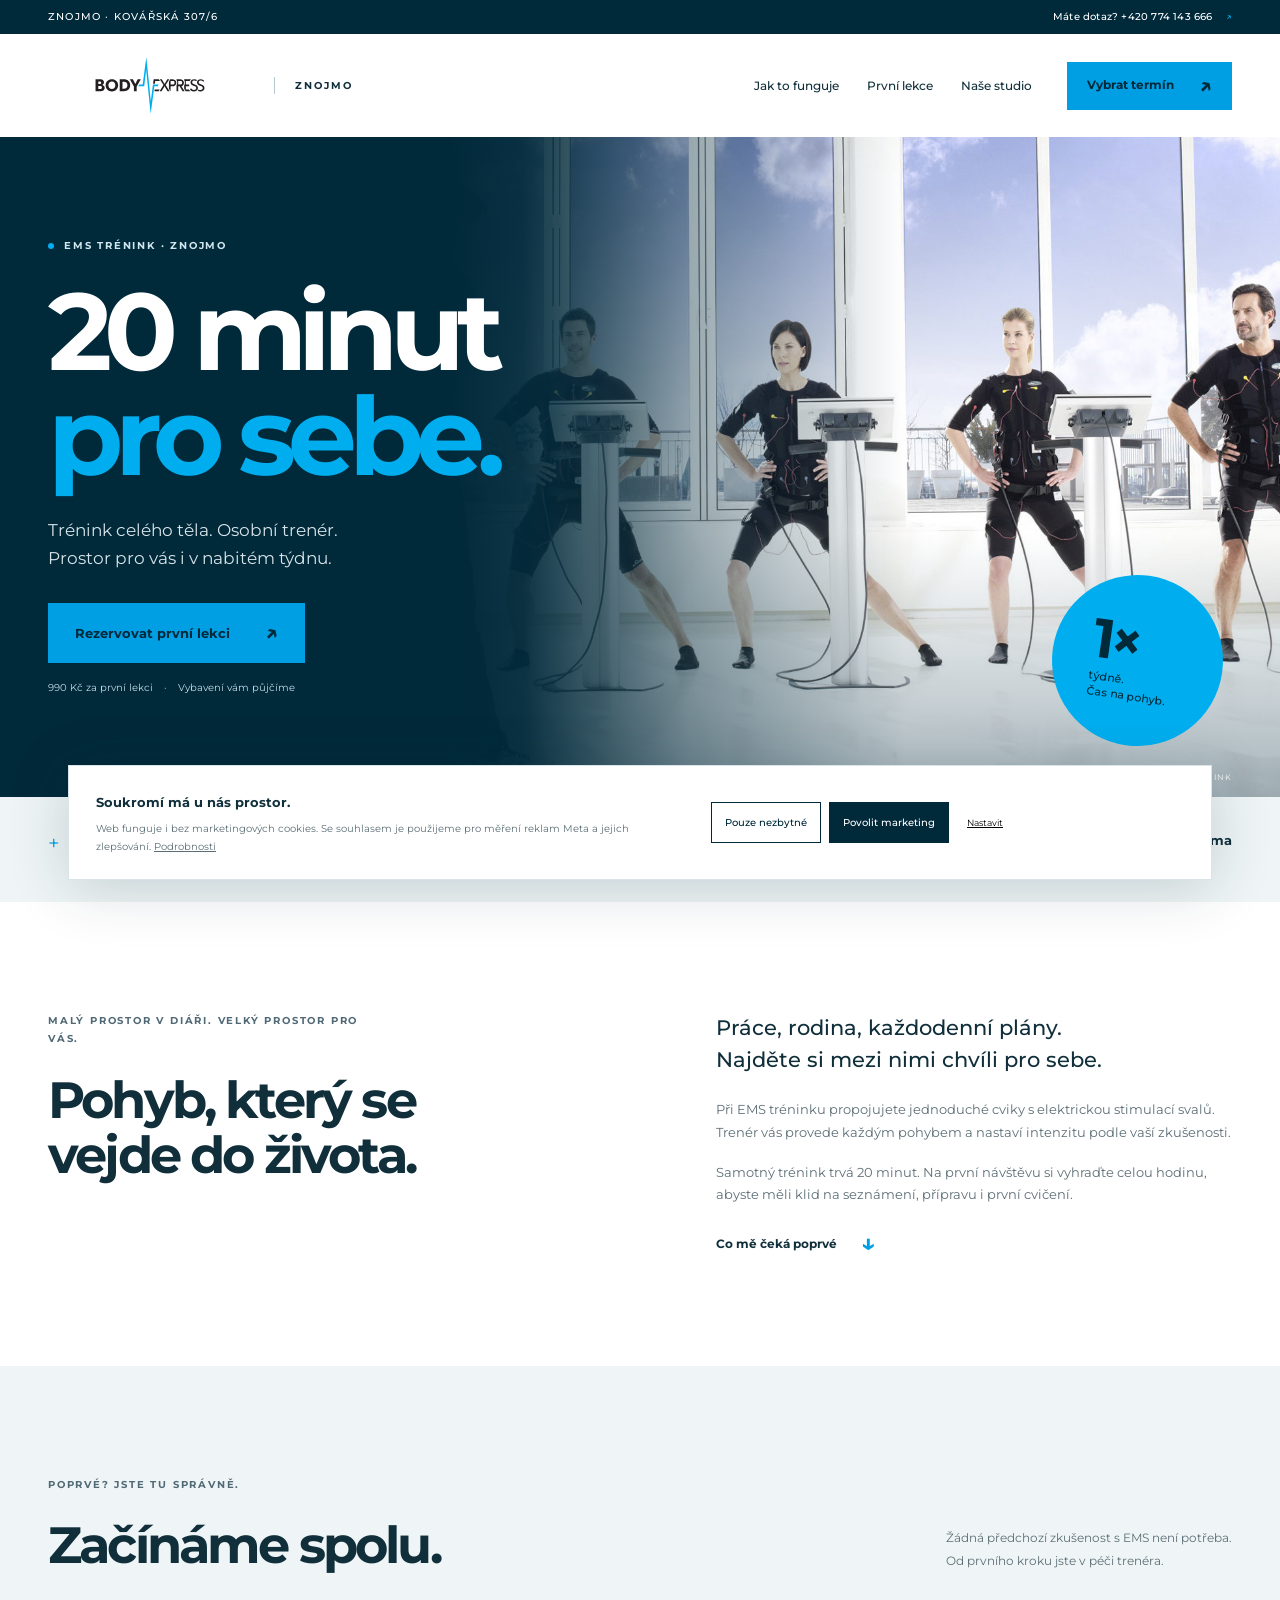
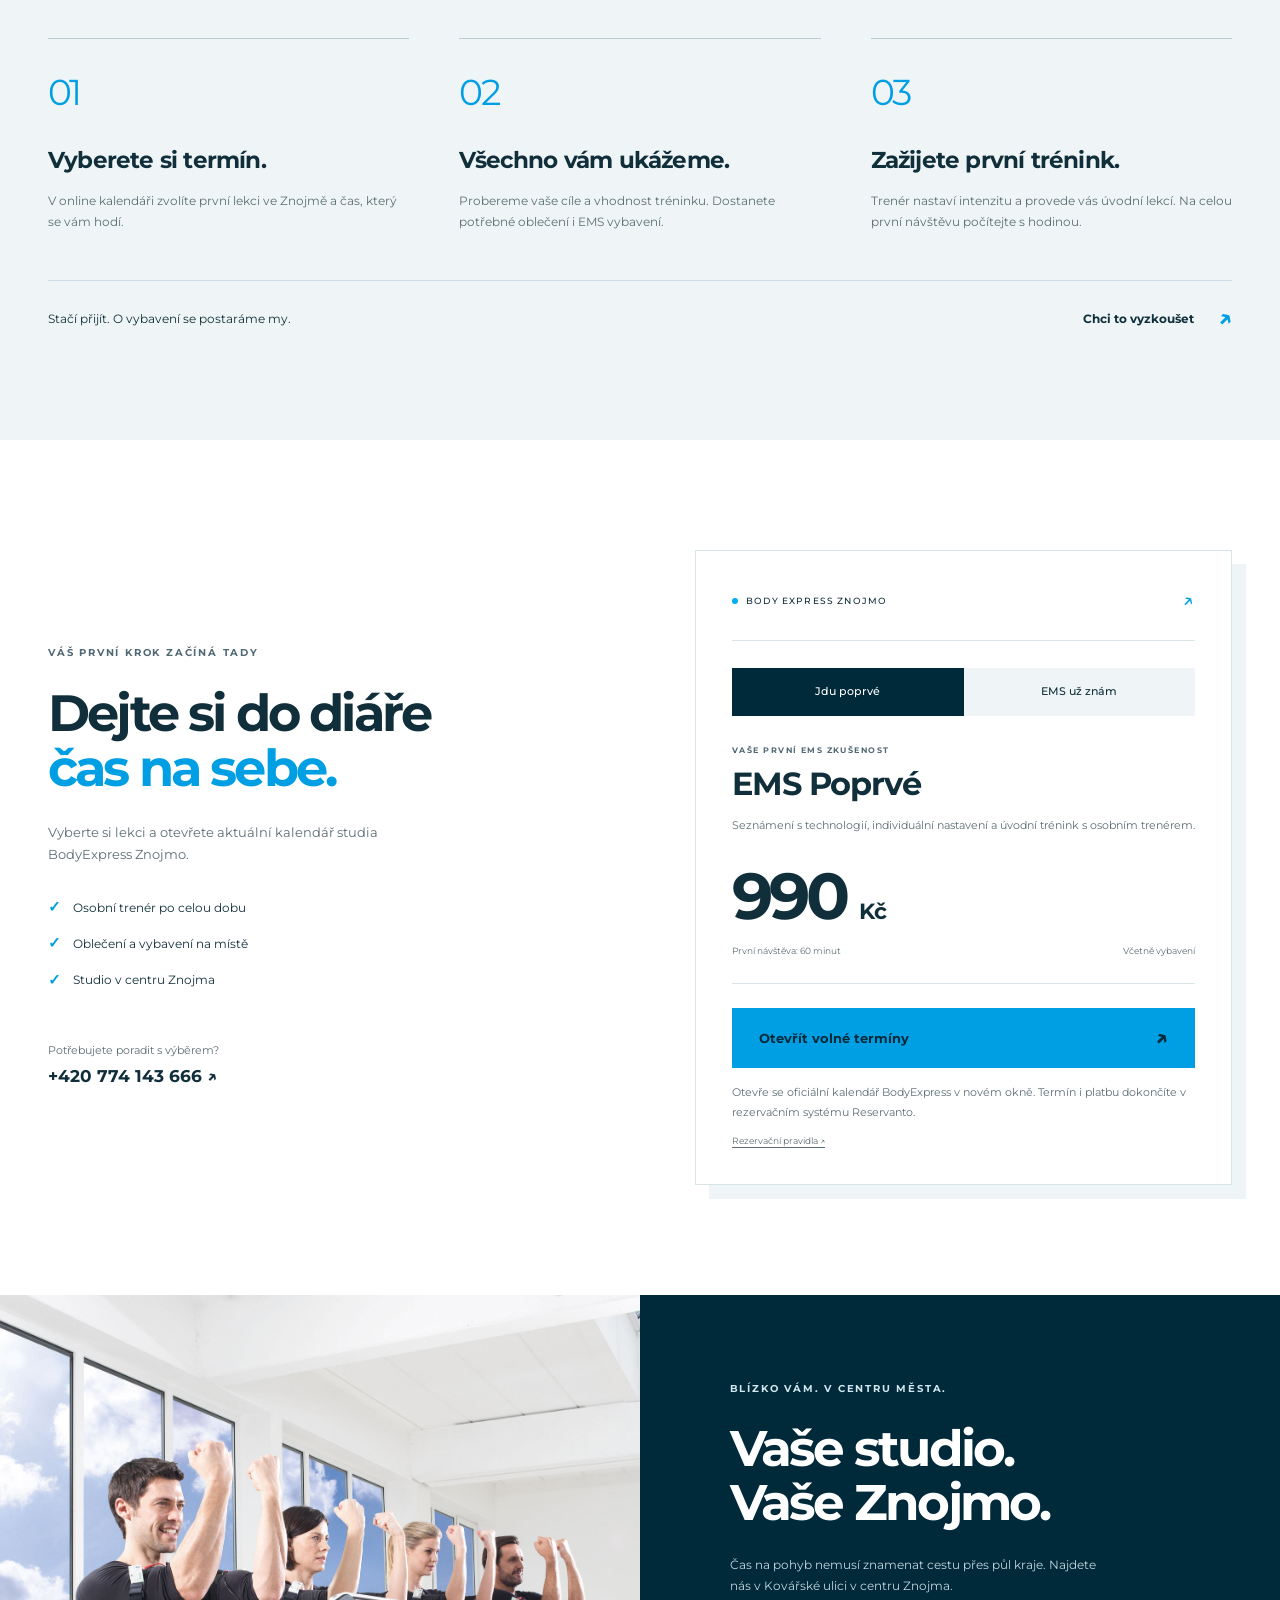
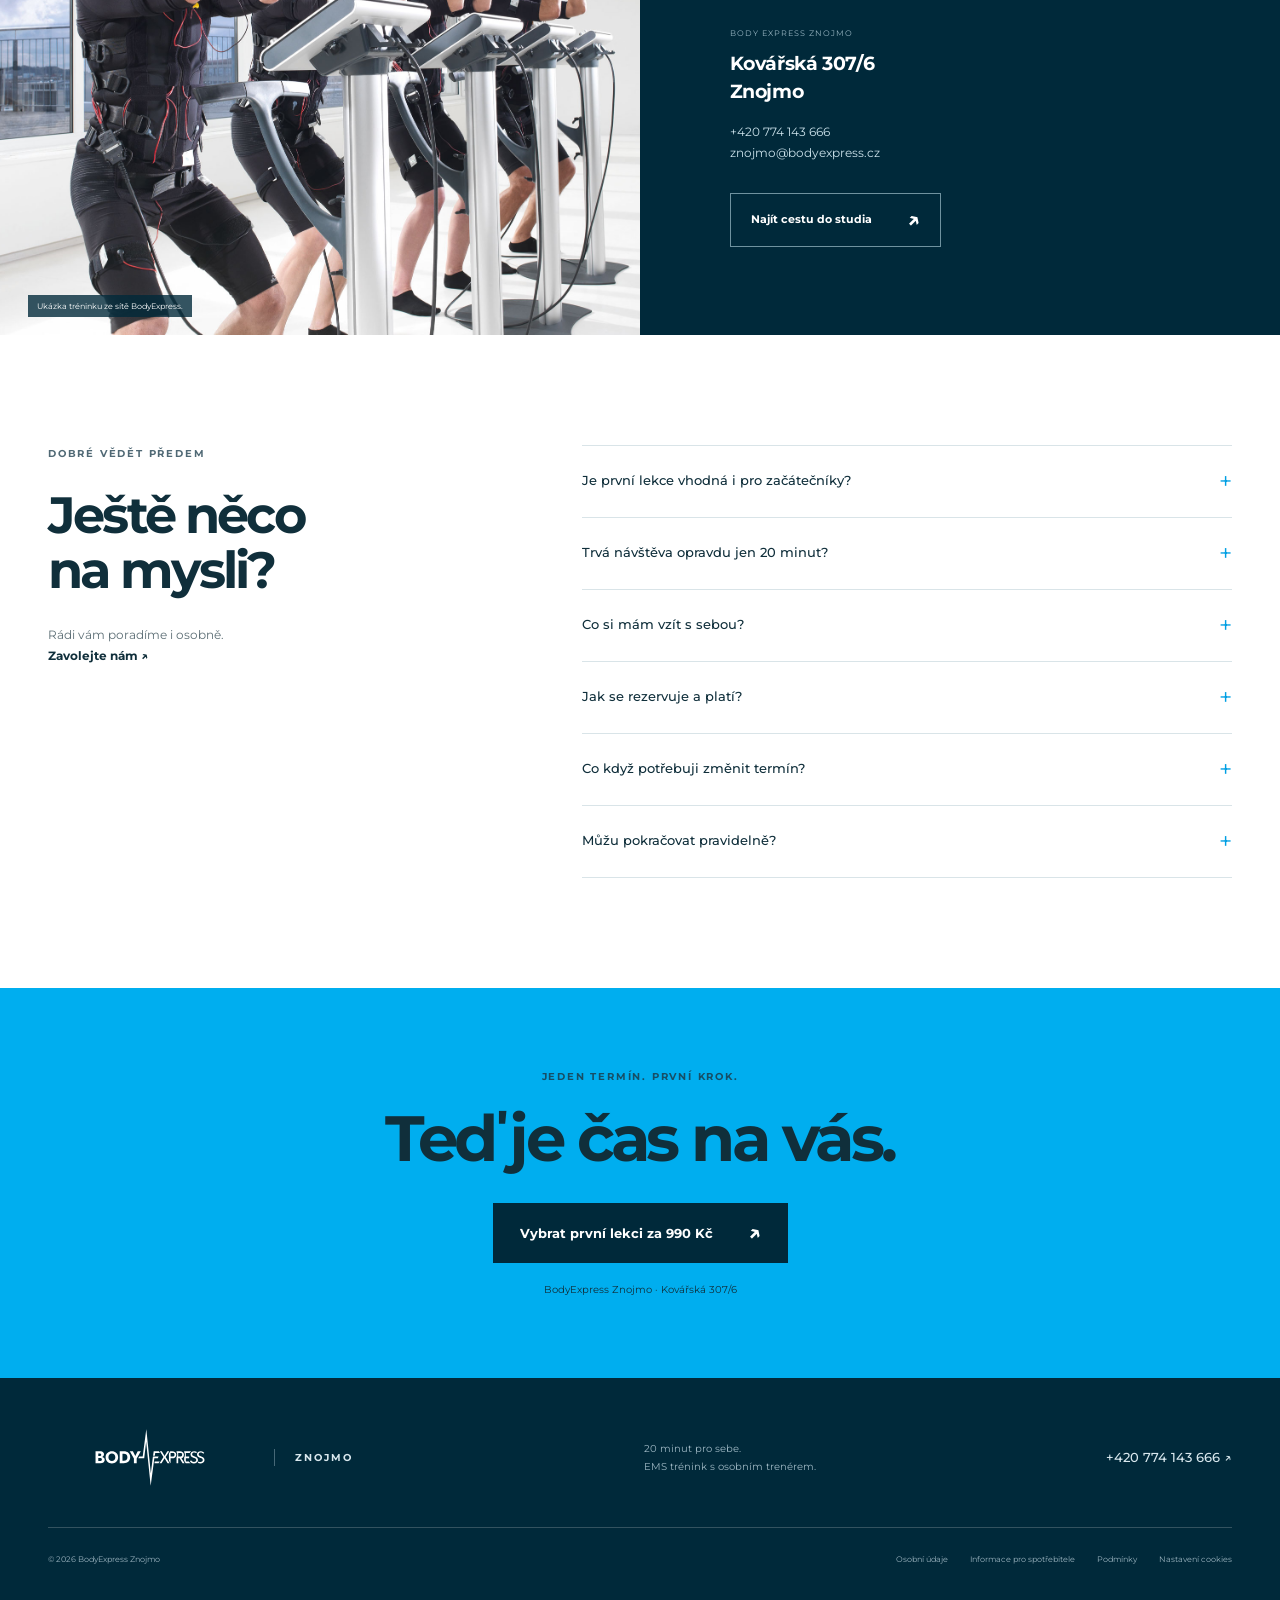
==== index.html @ f33a261f "Publish BodyExpress Znojmo landing page" ====
<!doctype html>
<html lang="cs">
<head>
  <meta charset="utf-8"><meta name="viewport" content="width=device-width,initial-scale=1">
  <title>BodyExpress Znojmo | První EMS lekce s trenérem za 990 Kč</title>
  <meta name="description" content="20 minut EMS tréninku s osobním trenérem v centru Znojma. První lekce 990 Kč. Vyberte si termín ve studiu BodyExpress, Kovářská 307/6.">
  <meta name="theme-color" content="#00293a">
  <meta property="og:url" content="https://majkpowa.github.io/bodyexpress-znojmo/"><meta property="og:type" content="website"><meta property="og:locale" content="cs_CZ"><meta property="og:title" content="BodyExpress Znojmo · 20 minut pro sebe.">
  <meta property="og:description" content="EMS trénink s osobním trenérem. První lekce 990 Kč. Kovářská 307/6, Znojmo.">
  <meta property="og:image" content="https://majkpowa.github.io/bodyexpress-znojmo/assets/ems-training.jpg">
  <meta name="robots" content="noindex,nofollow">
  <link rel="icon" href="assets/favicon.svg" type="image/svg+xml">
  <link rel="stylesheet" href="styles.css?v=2">
  <script src="config.js" defer></script><script src="app.js" defer></script>
</head>
<body>
  <a class="skip" href="#obsah">Přejít na obsah</a>
  <div class="local-bar"><span>ZNOJMO · KOVÁŘSKÁ 307/6</span><a href="tel:+420774143666">Máte dotaz? +420 774 143 666 <span aria-hidden="true">↗</span></a></div>
  <header class="header wrap">
    <a href="#" class="brand" aria-label="BodyExpress Znojmo – úvod"><img src="assets/bodyexpress-logo.svg" alt="BODY EXPRESS" width="204" height="60"><span>ZNOJMO</span></a>
    <nav aria-label="Hlavní navigace"><a href="#jak-to-funguje">Jak to funguje</a><a href="#prvni-lekce">První lekce</a><a href="#studio">Naše studio</a></nav>
    <a href="#rezervace" class="button small">Vybrat termín <span aria-hidden="true">↗</span></a>
  </header>
  <main id="obsah">
    <section class="hero" aria-labelledby="hero-title">
      <div class="hero-photo"><img src="assets/ems-training.jpg" alt="Ukázka EMS tréninku z materiálů sítě BodyExpress" width="1920" height="1013" fetchpriority="high"></div>
      <div class="hero-inner wrap">
        <div class="hero-copy"><p class="eyebrow"><span class="dot"></span> EMS TRÉNINK · ZNOJMO</p><h1 id="hero-title">20 minut<br><span>pro sebe.</span></h1><p class="hero-lead">Trénink celého těla. Osobní trenér.<br>Prostor pro vás i v nabitém týdnu.</p><a class="button" href="#rezervace">Rezervovat první lekci <span aria-hidden="true">↗</span></a><p class="hero-note">990 Kč za první lekci <span>·</span> Vybavení vám půjčíme</p></div>
        <div class="hero-stamp"><strong>1×</strong><span>týdně.<br>Čas na pohyb.</span></div>
        <div class="photo-caption">BODY EXPRESS / EMS TRÉNINK</div>
      </div>
    </section>
    <div class="benefit-strip"><div class="wrap benefit-inner"><span><b>20 min</b> samotného tréninku</span><span><b>Osobní trenér</b> po celou lekci</span><span><b>Vše na místě</b> oblečení i EMS vybavení</span><span><b>Centrum Znojma</b> Kovářská 307/6</span></div></div>
    <section class="intro wrap section" id="jak-to-funguje">
      <div class="intro-heading"><p class="eyebrow dark">MALÝ PROSTOR V DIÁŘI. VELKÝ PROSTOR PRO VÁS.</p><h2>Pohyb, který se<br>vejde do života.</h2></div>
      <div class="intro-body"><p class="large-text">Práce, rodina, každodenní plány.<br>Najděte si mezi nimi chvíli pro sebe.</p><p>Při EMS tréninku propojujete jednoduché cviky s elektrickou stimulací svalů. Trenér vás provede každým pohybem a nastaví intenzitu podle vaší zkušenosti.</p><p>Samotný trénink trvá 20 minut. Na první návštěvu si vyhraďte celou hodinu, abyste měli klid na seznámení, přípravu i první cvičení.</p><a class="text-link" href="#prvni-lekce">Co mě čeká poprvé <span aria-hidden="true">↓</span></a></div>
    </section>
    <section class="first section" id="prvni-lekce"><div class="wrap">
      <div class="section-top"><div><p class="eyebrow dark">POPRVÉ? JSTE TU SPRÁVNĚ.</p><h2>Začínáme spolu.</h2></div><p>Žádná předchozí zkušenost s EMS není potřeba.<br>Od prvního kroku jste v péči trenéra.</p></div>
      <div class="steps"><article><span class="step-number">01</span><h3>Vyberete si termín.</h3><p>V online kalendáři zvolíte první lekci ve Znojmě a čas, který se vám hodí.</p></article><article><span class="step-number">02</span><h3>Všechno vám ukážeme.</h3><p>Probereme vaše cíle a vhodnost tréninku. Dostanete potřebné oblečení i EMS vybavení.</p></article><article><span class="step-number">03</span><h3>Zažijete první trénink.</h3><p>Trenér nastaví intenzitu a provede vás úvodní lekcí. Na celou první návštěvu počítejte s hodinou.</p></article></div>
      <div class="first-bottom"><span>Stačí přijít. O vybavení se postaráme my.</span><a href="#rezervace" class="text-link">Chci to vyzkoušet <span aria-hidden="true">↗</span></a></div>
    </div></section>
    <section class="booking section wrap" id="rezervace" aria-labelledby="booking-title">
      <div class="booking-copy"><p class="eyebrow dark">VÁŠ PRVNÍ KROK ZAČÍNÁ TADY</p><h2 id="booking-title">Dejte si do diáře<br><span>čas na sebe.</span></h2><p>Vyberte si lekci a otevřete aktuální kalendář studia BodyExpress Znojmo.</p><ul class="check-list"><li>Osobní trenér po celou dobu</li><li>Oblečení a vybavení na místě</li><li>Studio v centru Znojma</li></ul><div class="booking-help"><span>Potřebujete poradit s výběrem?</span><a href="tel:+420774143666">+420 774 143 666 ↗</a></div></div>
      <div class="booking-panel"><div class="panel-top"><span class="dot"></span> BODY EXPRESS ZNOJMO <span class="panel-icon" aria-hidden="true">↗</span></div><fieldset class="service-tabs"><legend class="sr-only">Vyberte zkušenost s EMS</legend><label><input type="radio" name="service" value="first" checked><span>Jdu poprvé</span></label><label><input type="radio" name="service" value="returning"><span>EMS už znám</span></label></fieldset><p class="eyebrow dark" id="service-tag">VAŠE PRVNÍ EMS ZKUŠENOST</p><h3 id="service-name">EMS Poprvé</h3><p id="service-description">Seznámení s technologií, individuální nastavení a úvodní trénink s osobním trenérem.</p><div class="price">990 <span>Kč</span></div><div class="booking-meta"><span id="service-duration">První návštěva: 60 minut</span><span>Včetně vybavení</span></div><a id="booking-link" class="button full" href="https://bodyexpress.cz/reservanto/ems/33/terminy?l=405" target="_blank" rel="noopener noreferrer">Otevřít volné termíny <span aria-hidden="true">↗</span></a><p class="calendar-note">Otevře se oficiální kalendář BodyExpress v novém okně. Termín i platbu dokončíte v rezervačním systému Reservanto.</p><a class="rules-link" href="https://bodyexpress.cz/rezervacni-pravidla.html" target="_blank" rel="noopener noreferrer">Rezervační pravidla ↗</a></div>
    </section>
    <section class="studio" id="studio"><div class="studio-image"><img src="assets/ems-session.jpg" alt="Ukázka cvičení v EMS oblecích z materiálů sítě BodyExpress" width="2100" height="1502" loading="lazy"><span>Ukázka tréninku ze sítě BodyExpress.</span></div><div class="studio-content"><p class="eyebrow">BLÍZKO VÁM. V CENTRU MĚSTA.</p><h2>Vaše studio.<br>Vaše Znojmo.</h2><p>Čas na pohyb nemusí znamenat cestu přes půl kraje. Najdete nás v Kovářské ulici v centru Znojma.</p><address><span class="address-label">BODY EXPRESS ZNOJMO</span><strong>Kovářská 307/6<br>Znojmo</strong><a href="tel:+420774143666">+420 774 143 666</a><a href="mailto:znojmo@bodyexpress.cz">znojmo@bodyexpress.cz</a></address><a class="button outline" href="https://www.google.com/maps/search/?api=1&query=BodyExpress+Kov%C3%A1%C5%99sk%C3%A1+307%2F6+Znojmo" target="_blank" rel="noopener noreferrer">Najít cestu do studia <span aria-hidden="true">↗</span></a></div></section>
    <section class="faq section wrap" id="otazky"><div><p class="eyebrow dark">DOBRÉ VĚDĚT PŘEDEM</p><h2>Ještě něco<br>na mysli?</h2><p>Rádi vám poradíme i osobně.<br><a href="tel:+420774143666">Zavolejte nám ↗</a></p></div><div class="questions"><details><summary>Je první lekce vhodná i pro začátečníky?</summary><p>Ano, služba EMS Poprvé je určená pro první seznámení. Trenér vám vše vysvětlí a probere s vámi vhodnost tréninku. Při zdravotních omezeních se před rezervací domluvte se studiem, případně se svým lékařem.</p></details><details><summary>Trvá návštěva opravdu jen 20 minut?</summary><p>20 minut trvá samotný EMS trénink. Na první návštěvu si vyhraďte 60 minut kvůli seznámení, přípravě a nastavení. U dalších lekcí počítejte s rezervačním blokem 30 minut.</p></details><details><summary>Co si mám vzít s sebou?</summary><p>Potřebné tréninkové oblečení i EMS vybavení vám ve studiu poskytneme. Podrobnosti k přípravě si ověřte před první návštěvou přímo u trenéra.</p></details><details><summary>Jak se rezervuje a platí?</summary><p>Tlačítko vás přenese do oficiálního rezervačního systému. Zde vyberete dostupný čas, dokončíte přihlášení a online platbu. Rezervovat lze podle pravidel nejdříve týden a nejpozději 15 minut před lekcí.</p></details><details><summary>Co když potřebuji změnit termín?</summary><p>U služby EMS Poprvé podle rezervačních pravidel nelze rezervaci zrušit, lze ale poslat náhradníka. U dalších lekcí platí pravidla pro změnu termínu. Před zaplacením si prosím přečtěte úplné podmínky v rezervačním systému.</p></details><details><summary>Můžu pokračovat pravidelně?</summary><p>Ano. Síť nabízí jednotlivé lekce i delší programy. Aktuální nabídku pro Znojmo a vhodný další postup s vámi probere trenér po první návštěvě.</p></details></div></section>
    <section class="final-cta"><div class="wrap"><p class="eyebrow dark">JEDEN TERMÍN. PRVNÍ KROK.</p><h2>Teď je čas na vás.</h2><a href="#rezervace" class="button navy">Vybrat první lekci za 990 Kč <span aria-hidden="true">↗</span></a><p>BodyExpress Znojmo · Kovářská 307/6</p></div></section>
  </main>
  <footer class="footer"><div class="wrap footer-main"><a class="brand footer-brand" href="#" aria-label="BodyExpress – zpět nahoru"><img src="assets/bodyexpress-logo.svg" alt="BODY EXPRESS" width="204" height="60"><span>ZNOJMO</span></a><p>20 minut pro sebe.<br>EMS trénink s osobním trenérem.</p><a href="tel:+420774143666">+420 774 143 666 ↗</a></div><div class="wrap footer-bottom"><span>© 2026 BodyExpress Znojmo</span><div><a href="https://bodyexpress.cz/gdpr" target="_blank" rel="noopener noreferrer">Osobní údaje</a><a href="https://bodyexpress.cz/podrobne-informace.html" target="_blank" rel="noopener noreferrer">Informace pro spotřebitele</a><a href="https://bodyexpress.cz/rezervacni-pravidla.html" target="_blank" rel="noopener noreferrer">Podmínky</a><button id="cookie-settings" type="button">Nastavení cookies</button></div></div></footer>
  <div class="mobile-cta"><span>První EMS lekce <b>990 Kč</b></span><a class="button small" href="#rezervace">Vybrat termín ↗</a></div>
  <aside class="cookie-banner" id="cookie-banner" aria-label="Volba marketingových cookies" hidden><div><strong>Soukromí má u nás prostor.</strong><p>Web funguje i bez marketingových cookies. Se souhlasem je použijeme pro měření reklam Meta a jejich zlepšování. <a href="privacy.html">Podrobnosti</a></p></div><div class="cookie-actions"><button type="button" class="cookie-button" id="reject-cookies">Pouze nezbytné</button><button type="button" class="cookie-button accept" id="accept-cookies">Povolit marketing</button><button type="button" class="cookie-settings-link" id="customize-cookies">Nastavit</button></div></aside>
  <dialog id="cookie-dialog"><form method="dialog"><div class="dialog-head"><h2>Nastavení cookies</h2><button aria-label="Zavřít nastavení" value="cancel" class="dialog-close">×</button></div><p>Nezbytné údaje uchovají vaši volbu. Marketing je dobrovolný a souhlas můžete kdykoliv odvolat.</p><div class="consent-option"><span><strong>Nezbytné</strong><small>Zapamatování volby soukromí</small></span><span>Vždy aktivní</span></div><label class="consent-option"><span><strong>Marketing Meta</strong><small>Měření návštěv, rezervací a nákupů po souhlasu</small></span><input id="marketing-consent" type="checkbox"></label><button type="button" class="button full" id="save-cookies">Uložit mou volbu</button><a href="privacy.html">Podrobnosti o soukromí</a></form></dialog>
  <noscript><div class="noscript">Rezervace funguje i bez JavaScriptu: <a href="https://bodyexpress.cz/reservanto/ems/33/terminy?l=405">otevřít kalendář první lekce ve Znojmě</a>.</div></noscript>
</body></html>
---- styles.css ----
@font-face{font-family:Montserrat;src:url('assets/montserrat-regular.ttf') format('truetype');font-style:normal;font-weight:300 400;font-display:swap}@font-face{font-family:Montserrat;src:url('assets/montserrat-medium.ttf') format('truetype');font-style:normal;font-weight:500 600;font-display:swap}@font-face{font-family:Montserrat;src:url('assets/montserrat-bold.ttf') format('truetype');font-style:normal;font-weight:700 900;font-display:swap}
:root{--navy:#00293a;--ink:#102f3b;--blue:#009fe3;--cyan:#00aeef;--soft:#eff5f6;--line:#d9e4e8;--muted:#5c6e75}*{box-sizing:border-box}html{scroll-behavior:smooth;scroll-padding-top:100px}body{margin:0;color:var(--ink);font-family:Montserrat,Arial,sans-serif;font-size:15px;line-height:1.75}a{color:inherit;text-decoration:none}button,input{font:inherit}button,a,input{touch-action:manipulation}button{cursor:pointer}img{display:block;max-width:100%}a:focus-visible,button:focus-visible,input:focus-visible,summary:focus-visible{outline:3px solid var(--blue);outline-offset:5px}h1,h2,h3,p{margin:0}h1,h2,h3{line-height:1.08;letter-spacing:-.055em}h2{font-size:clamp(35px,4vw,57px);font-weight:700}h3{font-size:23px;letter-spacing:-.035em}p+p{margin-top:17px}.wrap{max-width:1240px;width:calc(100% - 96px);margin:auto}.section{padding-top:110px;padding-bottom:110px}.local-bar{height:34px;background:var(--navy);color:white;padding:0 48px;display:flex;justify-content:space-between;align-items:center;font-size:10px;font-weight:500;letter-spacing:.12em}.local-bar a{letter-spacing:.02em}.local-bar a span{margin-left:10px;color:var(--cyan)}.header{height:103px;display:flex;align-items:center;justify-content:space-between;gap:35px}.brand{display:flex;align-items:center;gap:22px}.brand img{width:204px;height:59px;object-fit:contain}.brand>span{border-left:1px solid #b5c7cf;padding-left:20px;font-size:10px;font-weight:700;letter-spacing:.2em}.header nav{display:flex;gap:28px;margin-left:auto;font-size:12px;font-weight:500}.header nav a:hover,.text-link:hover{color:var(--blue)}.button{display:inline-flex;align-items:center;justify-content:space-between;gap:35px;padding:18px 27px;min-height:60px;background:var(--blue);color:var(--navy);font-weight:700;font-size:13px;border:0;line-height:1.4;transition:background .2s,transform .2s}.button:hover{background:#27bcfa;transform:translateY(-2px)}.button>span{font-size:22px;line-height:1}.button.small{min-height:45px;padding:13px 20px;font-size:12px;gap:25px}.button.full{width:100%;text-align:left}.button.outline{background:transparent;border:1px solid #6f929f;color:white}.button.outline:hover{background:#164253}.button.navy{background:var(--navy);color:white}.eyebrow{font-size:10px;letter-spacing:.18em;font-weight:700;display:flex;align-items:center;gap:10px;margin-bottom:24px;color:#d1e7ef}.eyebrow.dark{color:#506975}.dot{width:6px;height:6px;border-radius:50%;background:var(--cyan);display:inline-block;flex-shrink:0}.hero{height:660px;min-height:620px;background:var(--navy);position:relative;overflow:hidden;color:white}.hero-photo{position:absolute;inset:0 0 0 35%;}.hero-photo img{height:100%;width:100%;object-fit:cover;object-position:58% center}.hero-photo:after{content:"";position:absolute;inset:0;background:linear-gradient(90deg,var(--navy) 0%,rgba(0,41,58,.94) 9%,rgba(0,41,58,.4) 29%,rgba(0,41,58,0) 55%),linear-gradient(0deg,rgba(0,41,58,.35),transparent 40%)}.hero-inner{height:100%;position:relative;display:flex;align-items:center}.hero-copy{position:relative;z-index:1;width:55%}.hero h1{font-size:clamp(70px,8.5vw,116px);line-height:.97;font-weight:700;letter-spacing:-.075em;margin:22px 0 26px}.hero h1 span{color:var(--cyan)}.hero-lead{font-size:17px;line-height:1.65;color:#d7e4e9;margin-bottom:31px}.hero-note{font-size:10px;color:#c4dce6;margin-top:16px}.hero-note span{padding:0 8px}.hero-stamp{position:absolute;bottom:51px;right:9px;width:171px;height:171px;border-radius:50%;background:var(--cyan);color:var(--navy);display:flex;justify-content:center;flex-direction:column;padding-left:39px;transform:rotate(8deg)}.hero-stamp strong{font-size:55px;line-height:1;letter-spacing:-.1em}.hero-stamp span{font-size:11px;line-height:1.45;font-weight:600;margin-top:4px}.photo-caption{position:absolute;right:0;bottom:13px;color:white;font-size:8px;letter-spacing:.14em}.benefit-strip{background:var(--soft)}.benefit-inner{min-height:105px;display:flex;justify-content:space-between;align-items:center;gap:20px}.benefit-inner>span{display:flex;flex-direction:column;line-height:1.6;font-size:11px;position:relative;padding-left:22px}.benefit-inner>span:before{content:'+';position:absolute;left:0;top:0;color:var(--blue);font-size:20px;line-height:1.3}.benefit-inner b{font-size:13px;font-weight:700}.intro{display:grid;grid-template-columns:1.1fr 1fr;gap:100px}.intro-heading .eyebrow{max-width:320px;line-height:1.8}.intro-body p{color:var(--muted);font-size:13px}.intro-body .large-text{font-size:21px;color:var(--ink);font-weight:500;line-height:1.5;margin-bottom:23px}.text-link{display:inline-flex;gap:24px;align-items:center;font-weight:700;font-size:12px;margin-top:25px}.text-link>span{font-size:24px;color:var(--blue);line-height:1}.first{background:var(--soft)}.section-top{display:flex;justify-content:space-between;align-items:end;gap:30px}.section-top>p{font-size:12px;color:var(--muted);line-height:1.9}.steps{display:grid;grid-template-columns:repeat(3,1fr);gap:50px;margin-top:65px}.steps article{border-top:1px solid #bacdd5;padding-top:22px}.step-number{font-size:36px;font-weight:300;color:var(--blue);letter-spacing:-.07em}.steps h3{margin:24px 0 18px}.steps p{font-size:12px;color:var(--muted)}.first-bottom{margin-top:48px;padding-top:25px;border-top:1px solid #cddde3;display:flex;align-items:center;justify-content:space-between;font-size:12px}.first-bottom .text-link{margin:0}.booking{display:grid;grid-template-columns:1fr 1fr;gap:110px;align-items:center}.booking-copy h2 span{color:var(--blue)}.booking-copy>p:not(.eyebrow){max-width:390px;margin-top:25px;color:var(--muted);font-size:13px}.check-list{padding:0;list-style:none;font-size:12px;margin:28px 0}.check-list li{margin:10px 0;display:flex;align-items:center;gap:12px}.check-list li:before{content:'✓';font-size:15px;color:var(--blue);font-weight:700}.booking-help{display:flex;flex-direction:column;padding-top:20px;gap:2px;font-size:11px;color:var(--muted)}.booking-help a{font-size:17px;color:var(--ink);font-weight:700}.booking-panel{border:1px solid var(--line);padding:32px 36px;background:white;box-shadow:14px 14px 0 var(--soft)}.panel-top{display:flex;align-items:center;gap:8px;font-size:9px;letter-spacing:.13em;font-weight:600;border-bottom:1px solid var(--line);padding-bottom:22px}.panel-icon{margin-left:auto;font-size:20px;color:var(--blue)}.service-tabs{padding:0;border:0;margin:27px 0;display:flex;background:var(--soft)}.service-tabs label{flex:1;position:relative;cursor:pointer;text-align:center;font-size:11px;font-weight:600}.service-tabs input{position:absolute;opacity:0;inset:0;width:100%;height:100%;margin:0;cursor:pointer}.service-tabs span{display:block;padding:13px 8px;border:1px solid transparent}.service-tabs input:checked+span{background:var(--navy);color:white}.service-tabs input:focus-visible+span{outline:3px solid var(--blue);outline-offset:3px}.booking-panel .eyebrow{font-size:8px;margin-bottom:10px}.booking-panel h3{font-size:32px}.booking-panel>p:not(.eyebrow){font-size:11px;color:var(--muted);margin-top:15px}.price{font-size:65px;font-weight:700;line-height:1.2;letter-spacing:-.065em;margin:22px 0 8px}.price span{font-size:22px;letter-spacing:-.03em}.booking-meta{font-size:9px;display:flex;gap:20px;justify-content:space-between;border-bottom:1px solid var(--line);padding-bottom:24px;margin-bottom:24px;color:var(--muted)}.booking-panel .calendar-note{font-size:9px;line-height:1.8;margin-top:15px}.rules-link{display:inline-block;font-size:9px;text-decoration:underline;text-underline-offset:3px;margin-top:10px;color:var(--muted)}.studio{display:grid;grid-template-columns:1fr 1fr;background:var(--navy);color:white}.studio-image{position:relative;min-height:640px}.studio-image img{width:100%;height:100%;object-fit:cover;position:absolute;object-position:37% center}.studio-image>span{position:absolute;bottom:18px;left:28px;font-size:8px;background:#00293ac9;padding:4px 9px}.studio-content{padding:85px clamp(35px,7vw,110px)}.studio-content h2{font-size:50px}.studio-content>p:not(.eyebrow){font-size:12px;color:#c1d6df;max-width:370px;margin-top:24px}address{font-style:normal;display:flex;flex-direction:column;margin:30px 0}.address-label{font-size:8px;letter-spacing:.13em;color:#95b3c0;margin-bottom:10px}address strong{font-size:19px;line-height:1.5;letter-spacing:-.02em;margin-bottom:14px}address a{font-size:12px;color:#c9e0e9}.studio .button{font-size:11px;padding:15px 20px;min-height:50px}.faq{display:grid;grid-template-columns:.8fr 1.2fr;gap:100px}.faq>div>p:not(.eyebrow){font-size:12px;color:var(--muted);margin-top:27px}.faq>div>p a{font-weight:700;color:var(--ink)}details{border-bottom:1px solid var(--line)}details:first-child{border-top:1px solid var(--line)}summary{cursor:pointer;font-size:13px;font-weight:600;list-style:none;display:flex;justify-content:space-between;gap:25px;padding:24px 0;line-height:1.6}summary::-webkit-details-marker{display:none}summary:after{content:'+';color:var(--blue);font-size:23px;font-weight:400;line-height:1}details[open] summary:after{content:'−'}details p{font-size:12px;color:var(--muted);padding:0 30px 22px 0}.final-cta{background:var(--cyan);padding:80px 0;text-align:center}.final-cta .eyebrow{justify-content:center;color:#174e65;margin-bottom:18px}.final-cta h2{font-size:clamp(36px,5vw,65px);margin-bottom:30px}.final-cta p:last-child{font-size:10px;margin-top:18px}.footer{background:var(--navy);color:#d9e8ee;padding:35px 0}.footer-main{display:flex;align-items:center;justify-content:space-between;gap:30px;padding:15px 0 40px}.footer-brand img{filter:brightness(0) invert(1)}.footer-brand>span{border-color:#466877}.footer-main p{font-size:10px;color:#9db7c3}.footer-main>a:last-child{font-size:13px;font-weight:600}.footer-bottom{border-top:1px solid #33525f;padding-top:24px;display:flex;justify-content:space-between;gap:25px;font-size:8px;color:#9ab3bf}.footer-bottom>div{display:flex;gap:22px;flex-wrap:wrap}.footer button{border:0;background:none;color:inherit;font:inherit;padding:0}.mobile-cta{display:none}.skip{position:absolute;top:-80px;left:20px;background:white;color:var(--navy);padding:15px;z-index:10}.skip:focus{top:10px}.sr-only{position:absolute!important;height:1px;width:1px;overflow:hidden;clip:rect(0,0,0,0)}[hidden]{display:none!important}.cookie-banner{position:fixed;z-index:20;bottom:20px;left:20px;right:20px;max-width:1144px;margin:auto;background:white;border:1px solid var(--line);box-shadow:0 8px 60px #00293a30;padding:23px 27px;display:flex;align-items:center;gap:35px}.cookie-banner strong{font-size:13px}.cookie-banner p{font-size:10px;color:var(--muted);line-height:1.8;margin-top:5px;max-width:580px}.cookie-banner p a{text-decoration:underline}.cookie-actions{display:flex;align-items:center;gap:8px;flex-shrink:0}.cookie-button{border:1px solid var(--navy);background:white;color:var(--navy);padding:11px 13px;font-size:10px;font-weight:600}.cookie-button.accept{background:var(--navy);color:white}.cookie-settings-link{font-size:9px;border:0;background:none;text-decoration:underline;padding:10px}dialog{border:1px solid var(--line);color:var(--ink);padding:30px;max-width:530px;width:calc(100% - 36px)}dialog::backdrop{background:#00293a99}dialog h2{font-size:27px;letter-spacing:-.04em}.dialog-head{display:flex;align-items:center;justify-content:space-between;gap:20px}.dialog-close{border:0;background:none;font-size:26px;color:var(--muted)}dialog p{font-size:12px;margin:20px 0}.consent-option{display:flex;align-items:center;justify-content:space-between;border-top:1px solid var(--line);padding:18px 0;gap:20px;font-size:11px}.consent-option small{display:block;font-size:9px;color:var(--muted)}.consent-option input{accent-color:var(--blue);width:20px;height:20px}dialog .button{margin:15px 0;font-size:12px}dialog a{font-size:11px;text-decoration:underline}.noscript{padding:20px;background:#fff5da;text-align:center;font-size:12px}
@media(min-width:1600px){.hero{height:730px}.hero-photo{inset:0 0 0 39%}.hero h1{font-size:128px}}
@media(max-width:1100px){.wrap{width:calc(100% - 64px)}.local-bar{padding:0 32px}.brand{gap:13px}.brand img{width:175px}.brand>span{padding-left:13px}.header nav{gap:17px}.header{gap:20px}.hero{height:620px}.hero-copy{width:60%}.hero h1{font-size:90px}.hero-photo{left:30%}.hero-photo img{object-position:55%}.intro,.booking,.faq{gap:55px}.booking-panel{padding:27px}.studio-content{padding:65px 40px}.studio-content h2{font-size:43px}.steps{gap:30px}.cookie-banner{gap:20px;flex-wrap:wrap}.cookie-actions{margin-left:auto}.footer-bottom{flex-direction:column}}
@media(max-width:760px){html{scroll-padding-top:20px}.wrap{width:calc(100% - 40px)}.section{padding:65px 0}.local-bar{height:30px;padding:0 20px;font-size:8px;letter-spacing:.08em}.local-bar a{font-size:8px}.local-bar a span{display:none}.header{height:82px;gap:12px}.header nav{display:none}.brand{gap:10px}.brand img{width:140px;height:43px}.brand>span{font-size:8px;padding-left:10px}.header .button{padding:11px 13px;min-height:42px;gap:12px;font-size:10px}.header .button>span{font-size:17px}.hero{height:auto;min-height:710px}.hero-inner{min-height:710px;align-items:flex-start;padding-top:48px;display:block}.hero-copy{width:100%}.hero h1{font-size:83px;margin:20px 0}.hero-lead{font-size:13px;margin-bottom:25px}.hero .eyebrow{font-size:8px}.hero .button{min-height:54px;font-size:11px;padding:17px 22px}.hero-note{font-size:8px;margin-top:12px}.hero-photo{inset:285px 0 0 0}.hero-photo img{object-position:52%;height:100%;width:100%}.hero-photo:after{background:linear-gradient(180deg,var(--navy),rgba(0,41,58,.7) 25%,transparent 60%),linear-gradient(0deg,#00293a55,transparent 30%)}.hero-stamp{bottom:28px;right:0;width:119px;height:119px;padding-left:25px}.hero-stamp strong{font-size:41px}.hero-stamp span{font-size:9px}.photo-caption{bottom:9px;left:0;font-size:6px}.benefit-inner{display:grid;grid-template-columns:1fr 1fr;gap:20px;padding:25px 0}.benefit-inner>span{font-size:9px;padding-left:17px}.benefit-inner b{font-size:11px}.intro,.booking,.faq{display:block}.intro-body{margin-top:30px}.intro-body .large-text{font-size:18px}.intro-body p{font-size:12px}h2{font-size:39px}.eyebrow{font-size:8px;line-height:1.8;margin-bottom:20px}.section-top{display:block}.section-top>p{margin-top:22px;font-size:11px}.section-top>p br{display:none}.steps{grid-template-columns:1fr;gap:30px;margin-top:35px}.steps article{display:grid;grid-template-columns:40px 1fr;column-gap:22px;padding-top:20px}.step-number{grid-row:span 2;font-size:29px}.steps h3{margin:3px 0 12px;font-size:22px}.steps p{font-size:11px}.first-bottom{margin-top:30px;align-items:flex-start;gap:12px;flex-direction:column;font-size:10px}.first-bottom .text-link{margin-top:3px}.booking-copy h2{font-size:40px}.booking-copy>p:not(.eyebrow){font-size:12px;max-width:330px}.check-list{font-size:11px}.booking-panel{margin:35px 0 0;box-shadow:7px 7px 0 var(--soft);padding:25px}.panel-top{font-size:8px}.service-tabs label{font-size:10px}.booking-panel h3{font-size:30px}.booking-meta{font-size:8px;gap:8px}.studio{display:flex;flex-direction:column}.studio-image{min-height:300px;order:2}.studio-content{padding:60px 25px}.studio-content h2{font-size:40px}.studio-content>p:not(.eyebrow){font-size:11px}.studio-image img{object-position:45% 50%}.faq>div>p:not(.eyebrow){font-size:11px;margin-top:20px}.questions{margin-top:35px}summary{font-size:12px;padding:22px 0}.final-cta{padding:60px 0}.final-cta h2{font-size:39px}.final-cta .button{font-size:11px;padding:18px 20px}.footer{padding:30px 0 110px}.footer-main{flex-wrap:wrap;gap:22px;padding-bottom:30px}.footer-main p{display:none}.footer-main>a:last-child{font-size:11px}.footer-bottom{font-size:8px;gap:16px}.footer-bottom>div{gap:12px 20px}.mobile-cta{display:flex;position:fixed;bottom:0;left:0;right:0;z-index:8;justify-content:space-between;align-items:center;background:var(--navy);color:white;padding:12px 20px;border-top:1px solid #40606d}.mobile-cta>span{font-size:9px;line-height:1.6}.mobile-cta b{display:block;font-size:17px}.mobile-cta .button{font-size:11px;min-height:44px;padding:12px 20px}.cookie-banner{left:10px;right:10px;bottom:83px;padding:18px;gap:12px}.cookie-banner strong{font-size:12px}.cookie-banner p{font-size:9px}.cookie-actions{display:grid;grid-template-columns:1fr 1fr;width:100%;gap:8px}.cookie-button{padding:12px 7px;font-size:9px}.cookie-settings-link{grid-column:span 2;padding:2px}.hero-note span{padding:0 5px}}
@media(max-width:760px){.header .brand>span{display:none}.header .brand img{width:150px}.header .button{white-space:nowrap}.hero h1{font-size:clamp(48px,16.4vw,70px);white-space:nowrap}}
@media(max-width:370px){.local-bar a{font-size:7px}.booking-panel{padding:20px}}
@media(prefers-reduced-motion:reduce){html{scroll-behavior:auto}*,*:before,*:after{transition:none!important;animation:none!important}}
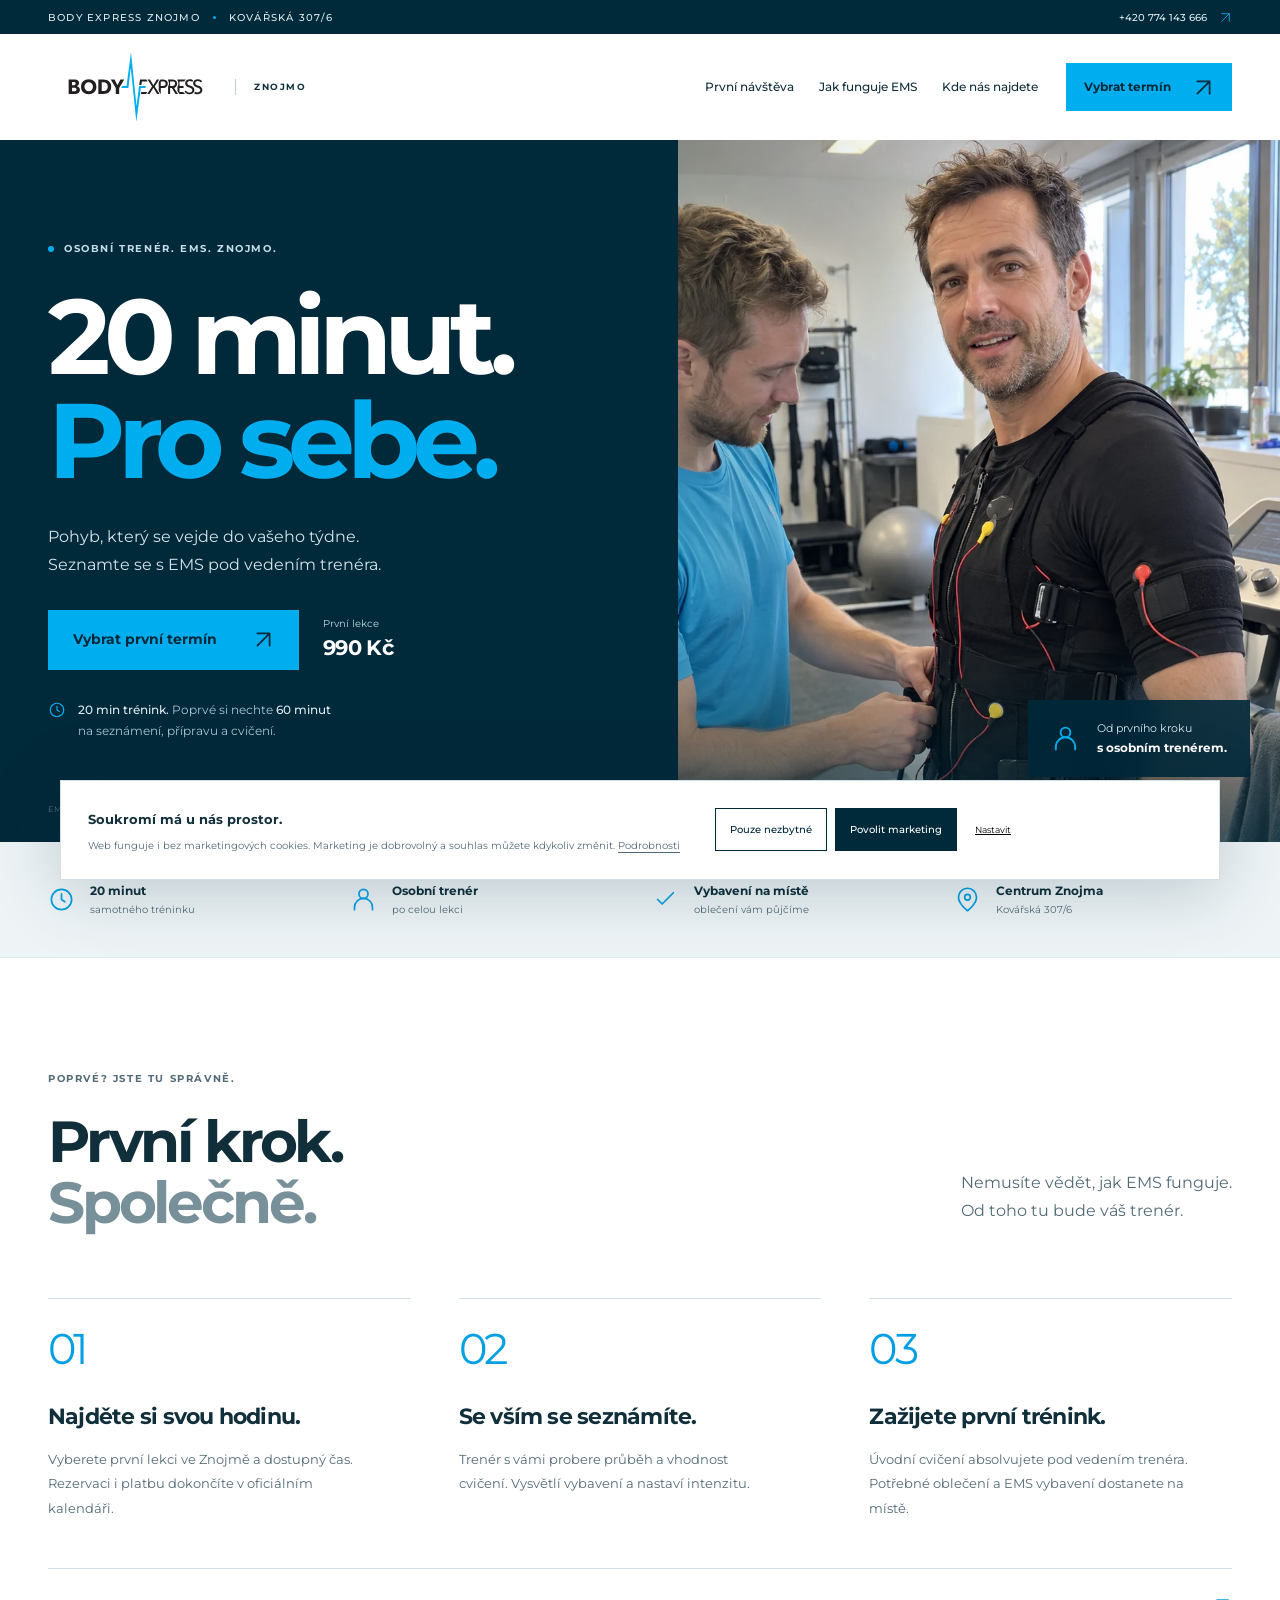
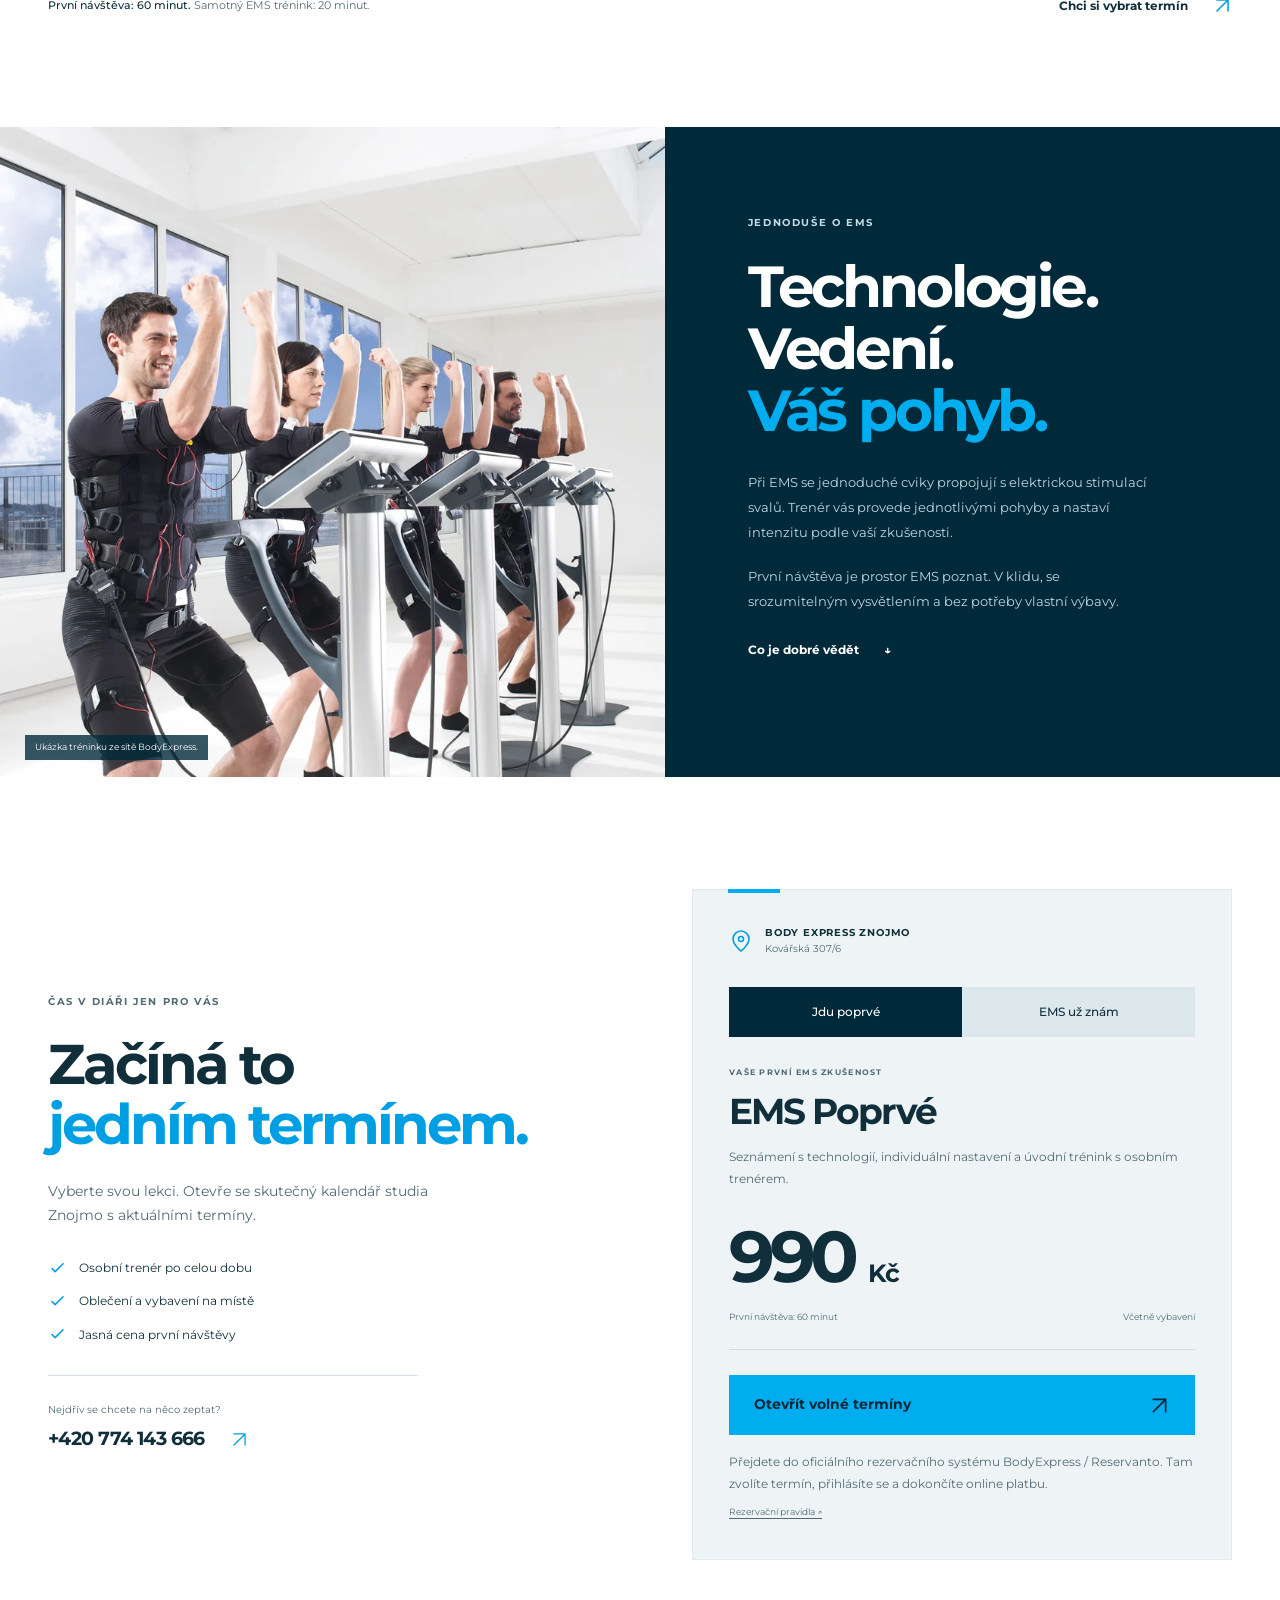
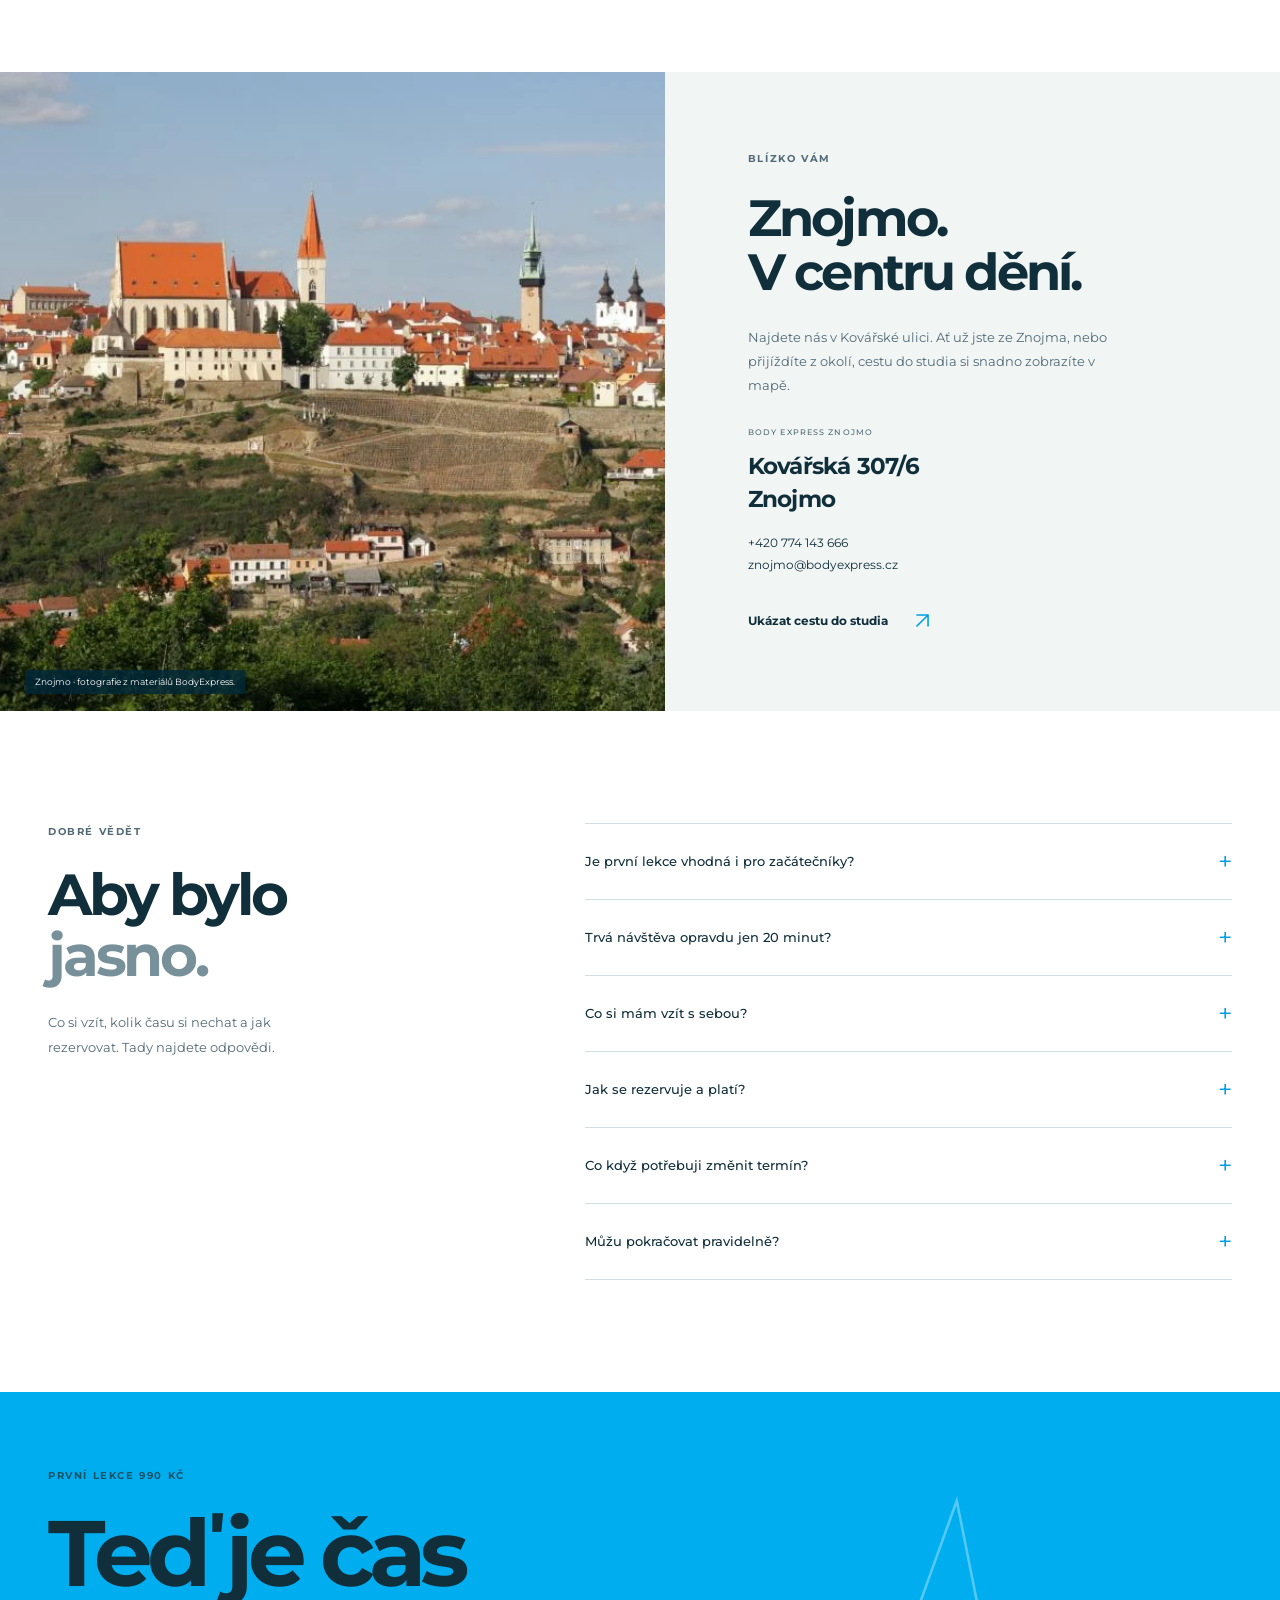
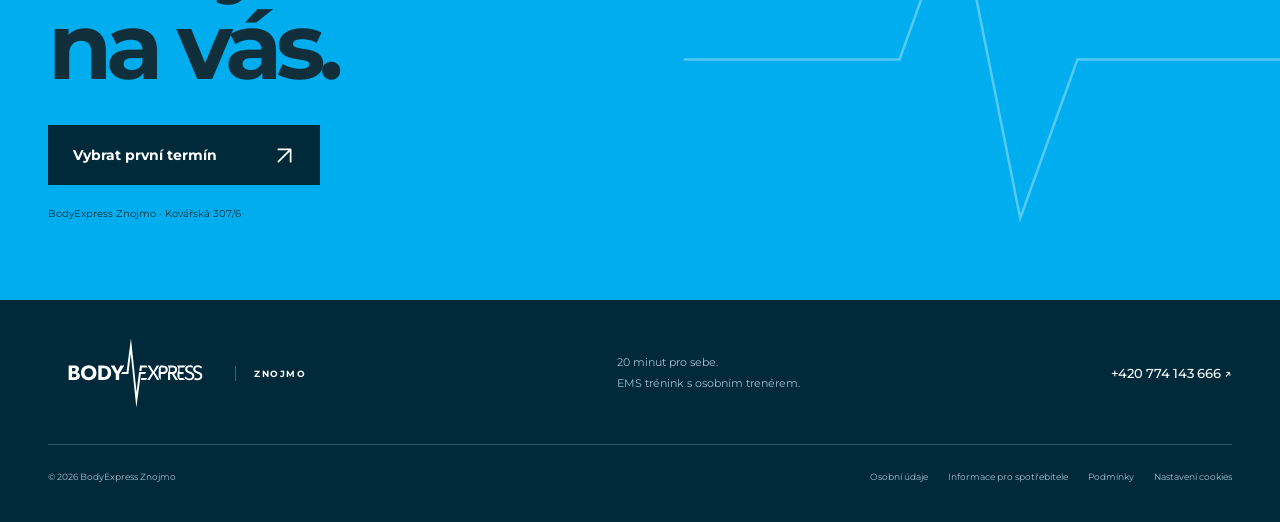
==== commit 5c7b14ba: "Improve mobile booking and responsive landing layout" ====
--- a/index.html
+++ b/index.html
@@ -3,54 +3,70 @@
 <head>
   <meta charset="utf-8"><meta name="viewport" content="width=device-width,initial-scale=1">
   <title>BodyExpress Znojmo | První EMS lekce s trenérem za 990 Kč</title>
-  <meta name="description" content="20 minut EMS tréninku s osobním trenérem v centru Znojma. První lekce 990 Kč. Vyberte si termín ve studiu BodyExpress, Kovářská 307/6.">
+  <meta name="description" content="EMS trénink s osobním trenérem v centru Znojma. Samotný trénink 20 minut, první návštěva 60 minut. První lekce 990 Kč. Vyberte si termín.">
   <meta name="theme-color" content="#00293a">
-  <meta property="og:url" content="https://majkpowa.github.io/bodyexpress-znojmo/"><meta property="og:type" content="website"><meta property="og:locale" content="cs_CZ"><meta property="og:title" content="BodyExpress Znojmo · 20 minut pro sebe.">
-  <meta property="og:description" content="EMS trénink s osobním trenérem. První lekce 990 Kč. Kovářská 307/6, Znojmo.">
-  <meta property="og:image" content="https://majkpowa.github.io/bodyexpress-znojmo/assets/ems-training.jpg">
-  <meta name="robots" content="noindex,nofollow">
+  <meta name="robots" content="noindex,follow">
+  <link rel="canonical" href="https://majkpowa.github.io/bodyexpress-znojmo/">
+  <meta property="og:type" content="website"><meta property="og:locale" content="cs_CZ">
+  <meta property="og:site_name" content="BodyExpress Znojmo"><meta property="og:url" content="https://majkpowa.github.io/bodyexpress-znojmo/">
+  <meta property="og:title" content="20 minut pro sebe. BodyExpress Znojmo.">
+  <meta property="og:description" content="První EMS lekce s osobním trenérem za 990 Kč. Na první návštěvu si nechte hodinu. Kovářská 307/6, Znojmo.">
+  <meta property="og:image" content="https://majkpowa.github.io/bodyexpress-znojmo/assets/ems-session.jpg">
+  <meta property="og:image:alt" content="Ukázka EMS tréninku ze sítě BodyExpress">
+  <meta name="twitter:card" content="summary_large_image"><meta name="twitter:title" content="BodyExpress Znojmo · 20 minut pro sebe.">
+  <meta name="twitter:description" content="První EMS lekce s osobním trenérem za 990 Kč.">
+  <meta name="twitter:image" content="https://majkpowa.github.io/bodyexpress-znojmo/assets/ems-session.jpg">
   <link rel="icon" href="assets/favicon.svg" type="image/svg+xml">
-  <link rel="stylesheet" href="styles.css?v=2">
+  <link rel="preload" href="assets/montserrat-bold.ttf" as="font" type="font/ttf" crossorigin>
+  <link rel="stylesheet" href="styles.css?v=3">
   <script src="config.js" defer></script><script src="app.js" defer></script>
+  <script type="application/ld+json">{"@context":"https://schema.org","@type":"SportsActivityLocation","@id":"https://majkpowa.github.io/bodyexpress-znojmo/#studio","name":"BodyExpress Znojmo","url":"https://majkpowa.github.io/bodyexpress-znojmo/","telephone":"+420774143666","email":"znojmo@bodyexpress.cz","address":{"@type":"PostalAddress","streetAddress":"Kovářská 307/6","addressLocality":"Znojmo","addressCountry":"CZ"},"hasMap":"https://www.google.com/maps/search/?api=1&query=BodyExpress+Kov%C3%A1%C5%99sk%C3%A1+307%2F6+Znojmo","image":"https://majkpowa.github.io/bodyexpress-znojmo/assets/ems-session.webp","sameAs":["https://bodyexpress.cz/znojmo"],"makesOffer":{"@type":"Offer","name":"EMS Poprvé","price":"990","priceCurrency":"CZK","url":"https://bodyexpress.cz/reservanto/ems/33/terminy?l=405"}}</script>
 </head>
 <body>
-  <a class="skip" href="#obsah">Přejít na obsah</a>
-  <div class="local-bar"><span>ZNOJMO · KOVÁŘSKÁ 307/6</span><a href="tel:+420774143666">Máte dotaz? +420 774 143 666 <span aria-hidden="true">↗</span></a></div>
-  <header class="header wrap">
-    <a href="#" class="brand" aria-label="BodyExpress Znojmo – úvod"><img src="assets/bodyexpress-logo.svg" alt="BODY EXPRESS" width="204" height="60"><span>ZNOJMO</span></a>
-    <nav aria-label="Hlavní navigace"><a href="#jak-to-funguje">Jak to funguje</a><a href="#prvni-lekce">První lekce</a><a href="#studio">Naše studio</a></nav>
-    <a href="#rezervace" class="button small">Vybrat termín <span aria-hidden="true">↗</span></a>
-  </header>
-  <main id="obsah">
-    <section class="hero" aria-labelledby="hero-title">
-      <div class="hero-photo"><img src="assets/ems-training.jpg" alt="Ukázka EMS tréninku z materiálů sítě BodyExpress" width="1920" height="1013" fetchpriority="high"></div>
-      <div class="hero-inner wrap">
-        <div class="hero-copy"><p class="eyebrow"><span class="dot"></span> EMS TRÉNINK · ZNOJMO</p><h1 id="hero-title">20 minut<br><span>pro sebe.</span></h1><p class="hero-lead">Trénink celého těla. Osobní trenér.<br>Prostor pro vás i v nabitém týdnu.</p><a class="button" href="#rezervace">Rezervovat první lekci <span aria-hidden="true">↗</span></a><p class="hero-note">990 Kč za první lekci <span>·</span> Vybavení vám půjčíme</p></div>
-        <div class="hero-stamp"><strong>1×</strong><span>týdně.<br>Čas na pohyb.</span></div>
-        <div class="photo-caption">BODY EXPRESS / EMS TRÉNINK</div>
-      </div>
-    </section>
-    <div class="benefit-strip"><div class="wrap benefit-inner"><span><b>20 min</b> samotného tréninku</span><span><b>Osobní trenér</b> po celou lekci</span><span><b>Vše na místě</b> oblečení i EMS vybavení</span><span><b>Centrum Znojma</b> Kovářská 307/6</span></div></div>
-    <section class="intro wrap section" id="jak-to-funguje">
-      <div class="intro-heading"><p class="eyebrow dark">MALÝ PROSTOR V DIÁŘI. VELKÝ PROSTOR PRO VÁS.</p><h2>Pohyb, který se<br>vejde do života.</h2></div>
-      <div class="intro-body"><p class="large-text">Práce, rodina, každodenní plány.<br>Najděte si mezi nimi chvíli pro sebe.</p><p>Při EMS tréninku propojujete jednoduché cviky s elektrickou stimulací svalů. Trenér vás provede každým pohybem a nastaví intenzitu podle vaší zkušenosti.</p><p>Samotný trénink trvá 20 minut. Na první návštěvu si vyhraďte celou hodinu, abyste měli klid na seznámení, přípravu i první cvičení.</p><a class="text-link" href="#prvni-lekce">Co mě čeká poprvé <span aria-hidden="true">↓</span></a></div>
-    </section>
-    <section class="first section" id="prvni-lekce"><div class="wrap">
-      <div class="section-top"><div><p class="eyebrow dark">POPRVÉ? JSTE TU SPRÁVNĚ.</p><h2>Začínáme spolu.</h2></div><p>Žádná předchozí zkušenost s EMS není potřeba.<br>Od prvního kroku jste v péči trenéra.</p></div>
-      <div class="steps"><article><span class="step-number">01</span><h3>Vyberete si termín.</h3><p>V online kalendáři zvolíte první lekci ve Znojmě a čas, který se vám hodí.</p></article><article><span class="step-number">02</span><h3>Všechno vám ukážeme.</h3><p>Probereme vaše cíle a vhodnost tréninku. Dostanete potřebné oblečení i EMS vybavení.</p></article><article><span class="step-number">03</span><h3>Zažijete první trénink.</h3><p>Trenér nastaví intenzitu a provede vás úvodní lekcí. Na celou první návštěvu počítejte s hodinou.</p></article></div>
-      <div class="first-bottom"><span>Stačí přijít. O vybavení se postaráme my.</span><a href="#rezervace" class="text-link">Chci to vyzkoušet <span aria-hidden="true">↗</span></a></div>
-    </div></section>
-    <section class="booking section wrap" id="rezervace" aria-labelledby="booking-title">
-      <div class="booking-copy"><p class="eyebrow dark">VÁŠ PRVNÍ KROK ZAČÍNÁ TADY</p><h2 id="booking-title">Dejte si do diáře<br><span>čas na sebe.</span></h2><p>Vyberte si lekci a otevřete aktuální kalendář studia BodyExpress Znojmo.</p><ul class="check-list"><li>Osobní trenér po celou dobu</li><li>Oblečení a vybavení na místě</li><li>Studio v centru Znojma</li></ul><div class="booking-help"><span>Potřebujete poradit s výběrem?</span><a href="tel:+420774143666">+420 774 143 666 ↗</a></div></div>
-      <div class="booking-panel"><div class="panel-top"><span class="dot"></span> BODY EXPRESS ZNOJMO <span class="panel-icon" aria-hidden="true">↗</span></div><fieldset class="service-tabs"><legend class="sr-only">Vyberte zkušenost s EMS</legend><label><input type="radio" name="service" value="first" checked><span>Jdu poprvé</span></label><label><input type="radio" name="service" value="returning"><span>EMS už znám</span></label></fieldset><p class="eyebrow dark" id="service-tag">VAŠE PRVNÍ EMS ZKUŠENOST</p><h3 id="service-name">EMS Poprvé</h3><p id="service-description">Seznámení s technologií, individuální nastavení a úvodní trénink s osobním trenérem.</p><div class="price">990 <span>Kč</span></div><div class="booking-meta"><span id="service-duration">První návštěva: 60 minut</span><span>Včetně vybavení</span></div><a id="booking-link" class="button full" href="https://bodyexpress.cz/reservanto/ems/33/terminy?l=405" target="_blank" rel="noopener noreferrer">Otevřít volné termíny <span aria-hidden="true">↗</span></a><p class="calendar-note">Otevře se oficiální kalendář BodyExpress v novém okně. Termín i platbu dokončíte v rezervačním systému Reservanto.</p><a class="rules-link" href="https://bodyexpress.cz/rezervacni-pravidla.html" target="_blank" rel="noopener noreferrer">Rezervační pravidla ↗</a></div>
-    </section>
-    <section class="studio" id="studio"><div class="studio-image"><img src="assets/ems-session.jpg" alt="Ukázka cvičení v EMS oblecích z materiálů sítě BodyExpress" width="2100" height="1502" loading="lazy"><span>Ukázka tréninku ze sítě BodyExpress.</span></div><div class="studio-content"><p class="eyebrow">BLÍZKO VÁM. V CENTRU MĚSTA.</p><h2>Vaše studio.<br>Vaše Znojmo.</h2><p>Čas na pohyb nemusí znamenat cestu přes půl kraje. Najdete nás v Kovářské ulici v centru Znojma.</p><address><span class="address-label">BODY EXPRESS ZNOJMO</span><strong>Kovářská 307/6<br>Znojmo</strong><a href="tel:+420774143666">+420 774 143 666</a><a href="mailto:znojmo@bodyexpress.cz">znojmo@bodyexpress.cz</a></address><a class="button outline" href="https://www.google.com/maps/search/?api=1&query=BodyExpress+Kov%C3%A1%C5%99sk%C3%A1+307%2F6+Znojmo" target="_blank" rel="noopener noreferrer">Najít cestu do studia <span aria-hidden="true">↗</span></a></div></section>
-    <section class="faq section wrap" id="otazky"><div><p class="eyebrow dark">DOBRÉ VĚDĚT PŘEDEM</p><h2>Ještě něco<br>na mysli?</h2><p>Rádi vám poradíme i osobně.<br><a href="tel:+420774143666">Zavolejte nám ↗</a></p></div><div class="questions"><details><summary>Je první lekce vhodná i pro začátečníky?</summary><p>Ano, služba EMS Poprvé je určená pro první seznámení. Trenér vám vše vysvětlí a probere s vámi vhodnost tréninku. Při zdravotních omezeních se před rezervací domluvte se studiem, případně se svým lékařem.</p></details><details><summary>Trvá návštěva opravdu jen 20 minut?</summary><p>20 minut trvá samotný EMS trénink. Na první návštěvu si vyhraďte 60 minut kvůli seznámení, přípravě a nastavení. U dalších lekcí počítejte s rezervačním blokem 30 minut.</p></details><details><summary>Co si mám vzít s sebou?</summary><p>Potřebné tréninkové oblečení i EMS vybavení vám ve studiu poskytneme. Podrobnosti k přípravě si ověřte před první návštěvou přímo u trenéra.</p></details><details><summary>Jak se rezervuje a platí?</summary><p>Tlačítko vás přenese do oficiálního rezervačního systému. Zde vyberete dostupný čas, dokončíte přihlášení a online platbu. Rezervovat lze podle pravidel nejdříve týden a nejpozději 15 minut před lekcí.</p></details><details><summary>Co když potřebuji změnit termín?</summary><p>U služby EMS Poprvé podle rezervačních pravidel nelze rezervaci zrušit, lze ale poslat náhradníka. U dalších lekcí platí pravidla pro změnu termínu. Před zaplacením si prosím přečtěte úplné podmínky v rezervačním systému.</p></details><details><summary>Můžu pokračovat pravidelně?</summary><p>Ano. Síť nabízí jednotlivé lekce i delší programy. Aktuální nabídku pro Znojmo a vhodný další postup s vámi probere trenér po první návštěvě.</p></details></div></section>
-    <section class="final-cta"><div class="wrap"><p class="eyebrow dark">JEDEN TERMÍN. PRVNÍ KROK.</p><h2>Teď je čas na vás.</h2><a href="#rezervace" class="button navy">Vybrat první lekci za 990 Kč <span aria-hidden="true">↗</span></a><p>BodyExpress Znojmo · Kovářská 307/6</p></div></section>
-  </main>
-  <footer class="footer"><div class="wrap footer-main"><a class="brand footer-brand" href="#" aria-label="BodyExpress – zpět nahoru"><img src="assets/bodyexpress-logo.svg" alt="BODY EXPRESS" width="204" height="60"><span>ZNOJMO</span></a><p>20 minut pro sebe.<br>EMS trénink s osobním trenérem.</p><a href="tel:+420774143666">+420 774 143 666 ↗</a></div><div class="wrap footer-bottom"><span>© 2026 BodyExpress Znojmo</span><div><a href="https://bodyexpress.cz/gdpr" target="_blank" rel="noopener noreferrer">Osobní údaje</a><a href="https://bodyexpress.cz/podrobne-informace.html" target="_blank" rel="noopener noreferrer">Informace pro spotřebitele</a><a href="https://bodyexpress.cz/rezervacni-pravidla.html" target="_blank" rel="noopener noreferrer">Podmínky</a><button id="cookie-settings" type="button">Nastavení cookies</button></div></div></footer>
-  <div class="mobile-cta"><span>První EMS lekce <b>990 Kč</b></span><a class="button small" href="#rezervace">Vybrat termín ↗</a></div>
-  <aside class="cookie-banner" id="cookie-banner" aria-label="Volba marketingových cookies" hidden><div><strong>Soukromí má u nás prostor.</strong><p>Web funguje i bez marketingových cookies. Se souhlasem je použijeme pro měření reklam Meta a jejich zlepšování. <a href="privacy.html">Podrobnosti</a></p></div><div class="cookie-actions"><button type="button" class="cookie-button" id="reject-cookies">Pouze nezbytné</button><button type="button" class="cookie-button accept" id="accept-cookies">Povolit marketing</button><button type="button" class="cookie-settings-link" id="customize-cookies">Nastavit</button></div></aside>
-  <dialog id="cookie-dialog"><form method="dialog"><div class="dialog-head"><h2>Nastavení cookies</h2><button aria-label="Zavřít nastavení" value="cancel" class="dialog-close">×</button></div><p>Nezbytné údaje uchovají vaši volbu. Marketing je dobrovolný a souhlas můžete kdykoliv odvolat.</p><div class="consent-option"><span><strong>Nezbytné</strong><small>Zapamatování volby soukromí</small></span><span>Vždy aktivní</span></div><label class="consent-option"><span><strong>Marketing Meta</strong><small>Měření návštěv, rezervací a nákupů po souhlasu</small></span><input id="marketing-consent" type="checkbox"></label><button type="button" class="button full" id="save-cookies">Uložit mou volbu</button><a href="privacy.html">Podrobnosti o soukromí</a></form></dialog>
-  <noscript><div class="noscript">Rezervace funguje i bez JavaScriptu: <a href="https://bodyexpress.cz/reservanto/ems/33/terminy?l=405">otevřít kalendář první lekce ve Znojmě</a>.</div></noscript>
+<svg class="icon-defs" xmlns="http://www.w3.org/2000/svg" aria-hidden="true"><defs>
+  <symbol id="i-arrow" viewBox="0 0 24 24"><path d="M5 19 19 5M5 5h14v14"/></symbol>
+  <symbol id="i-clock" viewBox="0 0 24 24"><circle cx="12" cy="12" r="9"/><path d="M12 7v5l3 2"/></symbol>
+  <symbol id="i-person" viewBox="0 0 24 24"><circle cx="12" cy="7" r="4"/><path d="M4 21v-2a8 8 0 0 1 16 0v2"/></symbol>
+  <symbol id="i-pin" viewBox="0 0 24 24"><path d="M20 10c0 6-8 12-8 12S4 16 4 10a8 8 0 0 1 16 0Z"/><circle cx="12" cy="10" r="2.5"/></symbol>
+  <symbol id="i-check" viewBox="0 0 24 24"><path d="m5 12 4 4L19 6"/></symbol>
+</defs></svg>
+<a class="skip" href="#obsah">Přejít na obsah</a>
+<div class="local-bar"><div class="wrap"><span>BODY EXPRESS ZNOJMO <i></i> KOVÁŘSKÁ 307/6</span><a href="tel:+420774143666">+420 774 143 666 <svg class="icon"><use href="#i-arrow"/></svg></a></div></div>
+<header class="header wrap">
+  <a href="#" class="brand" aria-label="BodyExpress Znojmo – úvod"><img src="assets/bodyexpress-logo.svg" alt="BODY EXPRESS" width="204" height="64"><span>ZNOJMO</span></a>
+  <nav aria-label="Hlavní navigace"><a href="#prvni-lekce">První návštěva</a><a href="#jak-to-funguje">Jak funguje EMS</a><a href="#studio">Kde nás najdete</a></nav>
+  <a href="#vybrat-lekci" class="button small">Vybrat termín <svg class="icon"><use href="#i-arrow"/></svg></a>
+</header>
+<main id="obsah">
+  <section class="hero" aria-labelledby="hero-title">
+    <div class="hero-content wrap"><div class="hero-copy">
+      <p class="eyebrow light"><span class="dot"></span> OSOBNÍ TRENÉR. EMS. ZNOJMO.</p>
+      <h1 id="hero-title">20 minut.<br><span>Pro sebe.</span></h1>
+      <p class="hero-lead">Pohyb, který se vejde do vašeho týdne.<br>Seznamte se s EMS pod vedením trenéra.</p>
+      <div class="hero-action"><a class="button" href="#vybrat-lekci">Vybrat první termín <svg class="icon"><use href="#i-arrow"/></svg></a><span>První lekce<br><b>990 Kč</b></span></div>
+      <div class="time-note"><svg class="icon"><use href="#i-clock"/></svg><p><b>20 min trénink.</b> Poprvé si nechte <b>60 minut</b><br>na seznámení, přípravu a cvičení.</p></div>
+    </div></div>
+    <div class="hero-photo"><img src="assets/ems-guide.webp" alt="Ilustrační ukázka přípravy EMS vybavení s trenérem" width="900" height="1599" fetchpriority="high"><div class="photo-caption">Ilustrační AI ukázka EMS · nejde o personál ani interiér Znojma.</div><div class="hero-marker"><svg class="icon"><use href="#i-person"/></svg><span>Od prvního kroku<br><b>s osobním trenérem.</b></span></div></div>
+    <div class="hero-index" aria-hidden="true">EMS / 01</div>
+  </section>
+  <div class="benefit-strip"><div class="wrap benefit-inner"><div><svg class="icon"><use href="#i-clock"/></svg><span><b>20 minut</b> samotného tréninku</span></div><div><svg class="icon"><use href="#i-person"/></svg><span><b>Osobní trenér</b> po celou lekci</span></div><div><svg class="icon"><use href="#i-check"/></svg><span><b>Vybavení na místě</b> oblečení vám půjčíme</span></div><div><svg class="icon"><use href="#i-pin"/></svg><span><b>Centrum Znojma</b> Kovářská 307/6</span></div></div></div>
+  <section class="first section wrap" id="prvni-lekce">
+    <div class="section-top"><div><p class="eyebrow">POPRVÉ? JSTE TU SPRÁVNĚ.</p><h2>První krok.<br><span class="muted-heading">Společně.</span></h2></div><p class="section-lead">Nemusíte vědět, jak EMS funguje.<br>Od toho tu bude váš trenér.</p></div>
+    <div class="steps"><article><span class="step-number">01</span><div><h3>Najděte si svou hodinu.</h3><p>Vyberete první lekci ve Znojmě a dostupný čas. Rezervaci i platbu dokončíte v oficiálním kalendáři.</p></div></article><article><span class="step-number">02</span><div><h3>Se vším se seznámíte.</h3><p>Trenér s vámi probere průběh a vhodnost cvičení. Vysvětlí vybavení a nastaví intenzitu.</p></div></article><article><span class="step-number">03</span><div><h3>Zažijete první trénink.</h3><p>Úvodní cvičení absolvujete pod vedením trenéra. Potřebné oblečení a EMS vybavení dostanete na místě.</p></div></article></div>
+    <div class="first-bottom"><p><b>První návštěva: 60 minut.</b> Samotný EMS trénink: 20 minut.</p><a class="text-link" href="#vybrat-lekci">Chci si vybrat termín <svg class="icon"><use href="#i-arrow"/></svg></a></div>
+  </section>
+  <section class="method" id="jak-to-funguje"><div class="method-photo"><img src="assets/ems-session.webp" alt="Ukázka vedeného EMS tréninku z materiálů sítě BodyExpress" width="1200" height="858" loading="lazy"><span class="image-note">Ukázka tréninku ze sítě BodyExpress.</span></div><div class="method-content"><p class="eyebrow light">JEDNODUŠE O EMS</p><h2>Technologie.<br>Vedení.<br><span>Váš pohyb.</span></h2><p>Při EMS se jednoduché cviky propojují s elektrickou stimulací svalů. Trenér vás provede jednotlivými pohyby a nastaví intenzitu podle vaší zkušenosti.</p><p>První návštěva je prostor EMS poznat. V klidu, se srozumitelným vysvětlením a bez potřeby vlastní výbavy.</p><a href="#otazky" class="text-link light-link">Co je dobré vědět <span aria-hidden="true">↓</span></a></div></section>
+  <section class="booking section wrap" id="rezervace" aria-labelledby="booking-title">
+    <div class="booking-copy"><p class="eyebrow">ČAS V DIÁŘI JEN PRO VÁS</p><h2 id="booking-title">Začíná to<br><span class="accent-heading">jedním termínem.</span></h2><p>Vyberte svou lekci. Otevře se skutečný kalendář studia Znojmo s aktuálními termíny.</p><ul class="check-list"><li><svg class="icon"><use href="#i-check"/></svg>Osobní trenér po celou dobu</li><li><svg class="icon"><use href="#i-check"/></svg>Oblečení a vybavení na místě</li><li><svg class="icon"><use href="#i-check"/></svg>Jasná cena první návštěvy</li></ul><div class="booking-help"><span>Nejdřív se chcete na něco zeptat?</span><a href="tel:+420774143666">+420 774 143 666 <svg class="icon"><use href="#i-arrow"/></svg></a></div></div>
+    <div class="booking-panel" id="vybrat-lekci"><div class="panel-top"><svg class="icon"><use href="#i-pin"/></svg><span>BODY EXPRESS ZNOJMO<br><small>Kovářská 307/6</small></span></div><fieldset class="service-tabs"><legend class="sr-only">Vyberte zkušenost s EMS</legend><label><input type="radio" name="service" value="first" checked><span>Jdu poprvé</span></label><label><input type="radio" name="service" value="returning"><span>EMS už znám</span></label></fieldset><p class="eyebrow" id="service-tag">VAŠE PRVNÍ EMS ZKUŠENOST</p><h3 id="service-name">EMS Poprvé</h3><p id="service-description">Seznámení s technologií, individuální nastavení a úvodní trénink s osobním trenérem.</p><div class="price">990 <span>Kč</span></div><div class="booking-meta"><span id="service-duration">První návštěva: 60 minut</span><span>Včetně vybavení</span></div><a id="booking-link" class="button full" href="https://bodyexpress.cz/reservanto/ems/33/terminy?l=405" target="_blank" rel="noopener noreferrer">Otevřít volné termíny <svg class="icon"><use href="#i-arrow"/></svg></a><p class="calendar-note">Přejdete do oficiálního rezervačního systému BodyExpress / Reservanto. Tam zvolíte termín, přihlásíte se a dokončíte online platbu.</p><a class="rules-link" href="https://bodyexpress.cz/rezervacni-pravidla.html" target="_blank" rel="noopener noreferrer">Rezervační pravidla ↗</a></div>
+  </section>
+  <section class="studio" id="studio"><div class="studio-image"><img src="assets/znojmo.webp" alt="Panorama historického centra Znojma" width="800" height="600" loading="lazy"><span class="image-note">Znojmo · fotografie z materiálů BodyExpress.</span></div><div class="studio-content"><p class="eyebrow">BLÍZKO VÁM</p><h2>Znojmo.<br>V centru dění.</h2><p>Najdete nás v Kovářské ulici. Ať už jste ze Znojma, nebo přijíždíte z okolí, cestu do studia si snadno zobrazíte v mapě.</p><address><span class="address-label">BODY EXPRESS ZNOJMO</span><strong>Kovářská 307/6<br>Znojmo</strong><a href="tel:+420774143666">+420 774 143 666</a><a href="mailto:znojmo@bodyexpress.cz">znojmo@bodyexpress.cz</a></address><a class="text-link" href="https://www.google.com/maps/search/?api=1&query=BodyExpress+Kov%C3%A1%C5%99sk%C3%A1+307%2F6+Znojmo" target="_blank" rel="noopener noreferrer">Ukázat cestu do studia <svg class="icon"><use href="#i-arrow"/></svg></a></div></section>
+  <section class="faq section wrap" id="otazky"><div><p class="eyebrow">DOBRÉ VĚDĚT</p><h2>Aby bylo<br><span class="muted-heading">jasno.</span></h2><p>Co si vzít, kolik času si nechat a jak rezervovat. Tady najdete odpovědi.</p></div><div class="questions"><details><summary>Je první lekce vhodná i pro začátečníky?</summary><p>Ano, EMS Poprvé je určené pro první seznámení. Trenér vám vše vysvětlí a probere s vámi vhodnost tréninku. Při zdravotních omezeních se před rezervací domluvte se studiem, případně se svým lékařem.</p></details><details><summary>Trvá návštěva opravdu jen 20 minut?</summary><p>20 minut trvá samotný EMS trénink. Na první návštěvu si vyhraďte 60 minut kvůli seznámení, přípravě a nastavení. U dalších lekcí počítejte s rezervačním blokem 30 minut.</p></details><details><summary>Co si mám vzít s sebou?</summary><p>Potřebné tréninkové oblečení i EMS vybavení vám ve studiu poskytneme. Podrobnosti k přípravě si ověřte před první návštěvou přímo u trenéra.</p></details><details><summary>Jak se rezervuje a platí?</summary><p>Tlačítko vás přenese do oficiálního rezervačního systému. Zde vyberete dostupný čas, dokončíte přihlášení a online platbu. Rezervovat lze podle pravidel nejdříve týden a nejpozději 15 minut před lekcí.</p></details><details><summary>Co když potřebuji změnit termín?</summary><p>U EMS Poprvé podle rezervačních pravidel nelze rezervaci zrušit, lze ale poslat náhradníka. U dalších lekcí platí pravidla pro změnu termínu. Před zaplacením si prosím přečtěte úplné podmínky v rezervačním systému.</p></details><details><summary>Můžu pokračovat pravidelně?</summary><p>Ano. Síť nabízí jednotlivé lekce i delší programy. Aktuální nabídku pro Znojmo a vhodný další postup s vámi probere trenér po první návštěvě.</p></details></div></section>
+  <section class="final-cta"><div class="wrap"><p class="eyebrow">PRVNÍ LEKCE 990 KČ</p><h2>Teď je čas<br>na vás.</h2><a href="#vybrat-lekci" class="button navy">Vybrat první termín <svg class="icon"><use href="#i-arrow"/></svg></a><p>BodyExpress Znojmo · Kovářská 307/6</p></div><svg class="pulse-decoration" viewBox="0 0 500 300" aria-hidden="true"><path d="M0 150h170l45-125 50 250 45-125h190"/></svg></section>
+</main>
+<footer class="footer"><div class="wrap footer-main"><a class="brand footer-brand" href="#" aria-label="BodyExpress – zpět nahoru"><img src="assets/bodyexpress-logo.svg" alt="BODY EXPRESS" width="204" height="64"><span>ZNOJMO</span></a><p>20 minut pro sebe.<br>EMS trénink s osobním trenérem.</p><a href="tel:+420774143666">+420 774 143 666 ↗</a></div><div class="wrap footer-bottom"><span>© 2026 BodyExpress Znojmo</span><div><a href="https://bodyexpress.cz/gdpr" target="_blank" rel="noopener noreferrer">Osobní údaje</a><a href="https://bodyexpress.cz/podrobne-informace.html" target="_blank" rel="noopener noreferrer">Informace pro spotřebitele</a><a href="https://bodyexpress.cz/rezervacni-pravidla.html" target="_blank" rel="noopener noreferrer">Podmínky</a><button id="cookie-settings" type="button">Nastavení cookies</button></div></div></footer>
+<div class="mobile-cta"><span>První EMS lekce <b>990 Kč</b></span><a class="button small" href="#vybrat-lekci">Vybrat termín <svg class="icon"><use href="#i-arrow"/></svg></a></div>
+<aside class="cookie-banner" id="cookie-banner" aria-label="Volba marketingových cookies" hidden><div><strong>Soukromí má u nás prostor.</strong><p>Web funguje i bez marketingových cookies. Marketing je dobrovolný a souhlas můžete kdykoliv změnit. <a href="privacy.html">Podrobnosti</a></p></div><div class="cookie-actions"><button type="button" class="cookie-button" id="reject-cookies">Pouze nezbytné</button><button type="button" class="cookie-button accept" id="accept-cookies">Povolit marketing</button><button type="button" class="cookie-settings-link" id="customize-cookies">Nastavit</button></div></aside>
+<dialog id="cookie-dialog"><form method="dialog"><div class="dialog-head"><h2>Nastavení cookies</h2><button aria-label="Zavřít nastavení" value="cancel" class="dialog-close">×</button></div><p>Nezbytné údaje uchovají vaši volbu. Marketing je dobrovolný a souhlas můžete kdykoliv odvolat.</p><div class="consent-option"><span><strong>Nezbytné</strong><small>Zapamatování volby soukromí</small></span><span>Vždy aktivní</span></div><label class="consent-option"><span><strong>Marketing Meta</strong><small>Měření návštěv, rezervací a nákupů po souhlasu</small></span><input id="marketing-consent" type="checkbox"></label><button type="button" class="button full" id="save-cookies">Uložit mou volbu</button><a href="privacy.html">Podrobnosti o soukromí</a></form></dialog>
+<noscript><div class="noscript">Rezervace funguje i bez JavaScriptu: <a href="https://bodyexpress.cz/reservanto/ems/33/terminy?l=405">otevřít kalendář první lekce ve Znojmě</a>.</div></noscript>
 </body></html>
--- a/styles.css
+++ b/styles.css
@@ -1,8 +1,10 @@
-@font-face{font-family:Montserrat;src:url('assets/montserrat-regular.ttf') format('truetype');font-style:normal;font-weight:300 400;font-display:swap}@font-face{font-family:Montserrat;src:url('assets/montserrat-medium.ttf') format('truetype');font-style:normal;font-weight:500 600;font-display:swap}@font-face{font-family:Montserrat;src:url('assets/montserrat-bold.ttf') format('truetype');font-style:normal;font-weight:700 900;font-display:swap}
-:root{--navy:#00293a;--ink:#102f3b;--blue:#009fe3;--cyan:#00aeef;--soft:#eff5f6;--line:#d9e4e8;--muted:#5c6e75}*{box-sizing:border-box}html{scroll-behavior:smooth;scroll-padding-top:100px}body{margin:0;color:var(--ink);font-family:Montserrat,Arial,sans-serif;font-size:15px;line-height:1.75}a{color:inherit;text-decoration:none}button,input{font:inherit}button,a,input{touch-action:manipulation}button{cursor:pointer}img{display:block;max-width:100%}a:focus-visible,button:focus-visible,input:focus-visible,summary:focus-visible{outline:3px solid var(--blue);outline-offset:5px}h1,h2,h3,p{margin:0}h1,h2,h3{line-height:1.08;letter-spacing:-.055em}h2{font-size:clamp(35px,4vw,57px);font-weight:700}h3{font-size:23px;letter-spacing:-.035em}p+p{margin-top:17px}.wrap{max-width:1240px;width:calc(100% - 96px);margin:auto}.section{padding-top:110px;padding-bottom:110px}.local-bar{height:34px;background:var(--navy);color:white;padding:0 48px;display:flex;justify-content:space-between;align-items:center;font-size:10px;font-weight:500;letter-spacing:.12em}.local-bar a{letter-spacing:.02em}.local-bar a span{margin-left:10px;color:var(--cyan)}.header{height:103px;display:flex;align-items:center;justify-content:space-between;gap:35px}.brand{display:flex;align-items:center;gap:22px}.brand img{width:204px;height:59px;object-fit:contain}.brand>span{border-left:1px solid #b5c7cf;padding-left:20px;font-size:10px;font-weight:700;letter-spacing:.2em}.header nav{display:flex;gap:28px;margin-left:auto;font-size:12px;font-weight:500}.header nav a:hover,.text-link:hover{color:var(--blue)}.button{display:inline-flex;align-items:center;justify-content:space-between;gap:35px;padding:18px 27px;min-height:60px;background:var(--blue);color:var(--navy);font-weight:700;font-size:13px;border:0;line-height:1.4;transition:background .2s,transform .2s}.button:hover{background:#27bcfa;transform:translateY(-2px)}.button>span{font-size:22px;line-height:1}.button.small{min-height:45px;padding:13px 20px;font-size:12px;gap:25px}.button.full{width:100%;text-align:left}.button.outline{background:transparent;border:1px solid #6f929f;color:white}.button.outline:hover{background:#164253}.button.navy{background:var(--navy);color:white}.eyebrow{font-size:10px;letter-spacing:.18em;font-weight:700;display:flex;align-items:center;gap:10px;margin-bottom:24px;color:#d1e7ef}.eyebrow.dark{color:#506975}.dot{width:6px;height:6px;border-radius:50%;background:var(--cyan);display:inline-block;flex-shrink:0}.hero{height:660px;min-height:620px;background:var(--navy);position:relative;overflow:hidden;color:white}.hero-photo{position:absolute;inset:0 0 0 35%;}.hero-photo img{height:100%;width:100%;object-fit:cover;object-position:58% center}.hero-photo:after{content:"";position:absolute;inset:0;background:linear-gradient(90deg,var(--navy) 0%,rgba(0,41,58,.94) 9%,rgba(0,41,58,.4) 29%,rgba(0,41,58,0) 55%),linear-gradient(0deg,rgba(0,41,58,.35),transparent 40%)}.hero-inner{height:100%;position:relative;display:flex;align-items:center}.hero-copy{position:relative;z-index:1;width:55%}.hero h1{font-size:clamp(70px,8.5vw,116px);line-height:.97;font-weight:700;letter-spacing:-.075em;margin:22px 0 26px}.hero h1 span{color:var(--cyan)}.hero-lead{font-size:17px;line-height:1.65;color:#d7e4e9;margin-bottom:31px}.hero-note{font-size:10px;color:#c4dce6;margin-top:16px}.hero-note span{padding:0 8px}.hero-stamp{position:absolute;bottom:51px;right:9px;width:171px;height:171px;border-radius:50%;background:var(--cyan);color:var(--navy);display:flex;justify-content:center;flex-direction:column;padding-left:39px;transform:rotate(8deg)}.hero-stamp strong{font-size:55px;line-height:1;letter-spacing:-.1em}.hero-stamp span{font-size:11px;line-height:1.45;font-weight:600;margin-top:4px}.photo-caption{position:absolute;right:0;bottom:13px;color:white;font-size:8px;letter-spacing:.14em}.benefit-strip{background:var(--soft)}.benefit-inner{min-height:105px;display:flex;justify-content:space-between;align-items:center;gap:20px}.benefit-inner>span{display:flex;flex-direction:column;line-height:1.6;font-size:11px;position:relative;padding-left:22px}.benefit-inner>span:before{content:'+';position:absolute;left:0;top:0;color:var(--blue);font-size:20px;line-height:1.3}.benefit-inner b{font-size:13px;font-weight:700}.intro{display:grid;grid-template-columns:1.1fr 1fr;gap:100px}.intro-heading .eyebrow{max-width:320px;line-height:1.8}.intro-body p{color:var(--muted);font-size:13px}.intro-body .large-text{font-size:21px;color:var(--ink);font-weight:500;line-height:1.5;margin-bottom:23px}.text-link{display:inline-flex;gap:24px;align-items:center;font-weight:700;font-size:12px;margin-top:25px}.text-link>span{font-size:24px;color:var(--blue);line-height:1}.first{background:var(--soft)}.section-top{display:flex;justify-content:space-between;align-items:end;gap:30px}.section-top>p{font-size:12px;color:var(--muted);line-height:1.9}.steps{display:grid;grid-template-columns:repeat(3,1fr);gap:50px;margin-top:65px}.steps article{border-top:1px solid #bacdd5;padding-top:22px}.step-number{font-size:36px;font-weight:300;color:var(--blue);letter-spacing:-.07em}.steps h3{margin:24px 0 18px}.steps p{font-size:12px;color:var(--muted)}.first-bottom{margin-top:48px;padding-top:25px;border-top:1px solid #cddde3;display:flex;align-items:center;justify-content:space-between;font-size:12px}.first-bottom .text-link{margin:0}.booking{display:grid;grid-template-columns:1fr 1fr;gap:110px;align-items:center}.booking-copy h2 span{color:var(--blue)}.booking-copy>p:not(.eyebrow){max-width:390px;margin-top:25px;color:var(--muted);font-size:13px}.check-list{padding:0;list-style:none;font-size:12px;margin:28px 0}.check-list li{margin:10px 0;display:flex;align-items:center;gap:12px}.check-list li:before{content:'✓';font-size:15px;color:var(--blue);font-weight:700}.booking-help{display:flex;flex-direction:column;padding-top:20px;gap:2px;font-size:11px;color:var(--muted)}.booking-help a{font-size:17px;color:var(--ink);font-weight:700}.booking-panel{border:1px solid var(--line);padding:32px 36px;background:white;box-shadow:14px 14px 0 var(--soft)}.panel-top{display:flex;align-items:center;gap:8px;font-size:9px;letter-spacing:.13em;font-weight:600;border-bottom:1px solid var(--line);padding-bottom:22px}.panel-icon{margin-left:auto;font-size:20px;color:var(--blue)}.service-tabs{padding:0;border:0;margin:27px 0;display:flex;background:var(--soft)}.service-tabs label{flex:1;position:relative;cursor:pointer;text-align:center;font-size:11px;font-weight:600}.service-tabs input{position:absolute;opacity:0;inset:0;width:100%;height:100%;margin:0;cursor:pointer}.service-tabs span{display:block;padding:13px 8px;border:1px solid transparent}.service-tabs input:checked+span{background:var(--navy);color:white}.service-tabs input:focus-visible+span{outline:3px solid var(--blue);outline-offset:3px}.booking-panel .eyebrow{font-size:8px;margin-bottom:10px}.booking-panel h3{font-size:32px}.booking-panel>p:not(.eyebrow){font-size:11px;color:var(--muted);margin-top:15px}.price{font-size:65px;font-weight:700;line-height:1.2;letter-spacing:-.065em;margin:22px 0 8px}.price span{font-size:22px;letter-spacing:-.03em}.booking-meta{font-size:9px;display:flex;gap:20px;justify-content:space-between;border-bottom:1px solid var(--line);padding-bottom:24px;margin-bottom:24px;color:var(--muted)}.booking-panel .calendar-note{font-size:9px;line-height:1.8;margin-top:15px}.rules-link{display:inline-block;font-size:9px;text-decoration:underline;text-underline-offset:3px;margin-top:10px;color:var(--muted)}.studio{display:grid;grid-template-columns:1fr 1fr;background:var(--navy);color:white}.studio-image{position:relative;min-height:640px}.studio-image img{width:100%;height:100%;object-fit:cover;position:absolute;object-position:37% center}.studio-image>span{position:absolute;bottom:18px;left:28px;font-size:8px;background:#00293ac9;padding:4px 9px}.studio-content{padding:85px clamp(35px,7vw,110px)}.studio-content h2{font-size:50px}.studio-content>p:not(.eyebrow){font-size:12px;color:#c1d6df;max-width:370px;margin-top:24px}address{font-style:normal;display:flex;flex-direction:column;margin:30px 0}.address-label{font-size:8px;letter-spacing:.13em;color:#95b3c0;margin-bottom:10px}address strong{font-size:19px;line-height:1.5;letter-spacing:-.02em;margin-bottom:14px}address a{font-size:12px;color:#c9e0e9}.studio .button{font-size:11px;padding:15px 20px;min-height:50px}.faq{display:grid;grid-template-columns:.8fr 1.2fr;gap:100px}.faq>div>p:not(.eyebrow){font-size:12px;color:var(--muted);margin-top:27px}.faq>div>p a{font-weight:700;color:var(--ink)}details{border-bottom:1px solid var(--line)}details:first-child{border-top:1px solid var(--line)}summary{cursor:pointer;font-size:13px;font-weight:600;list-style:none;display:flex;justify-content:space-between;gap:25px;padding:24px 0;line-height:1.6}summary::-webkit-details-marker{display:none}summary:after{content:'+';color:var(--blue);font-size:23px;font-weight:400;line-height:1}details[open] summary:after{content:'−'}details p{font-size:12px;color:var(--muted);padding:0 30px 22px 0}.final-cta{background:var(--cyan);padding:80px 0;text-align:center}.final-cta .eyebrow{justify-content:center;color:#174e65;margin-bottom:18px}.final-cta h2{font-size:clamp(36px,5vw,65px);margin-bottom:30px}.final-cta p:last-child{font-size:10px;margin-top:18px}.footer{background:var(--navy);color:#d9e8ee;padding:35px 0}.footer-main{display:flex;align-items:center;justify-content:space-between;gap:30px;padding:15px 0 40px}.footer-brand img{filter:brightness(0) invert(1)}.footer-brand>span{border-color:#466877}.footer-main p{font-size:10px;color:#9db7c3}.footer-main>a:last-child{font-size:13px;font-weight:600}.footer-bottom{border-top:1px solid #33525f;padding-top:24px;display:flex;justify-content:space-between;gap:25px;font-size:8px;color:#9ab3bf}.footer-bottom>div{display:flex;gap:22px;flex-wrap:wrap}.footer button{border:0;background:none;color:inherit;font:inherit;padding:0}.mobile-cta{display:none}.skip{position:absolute;top:-80px;left:20px;background:white;color:var(--navy);padding:15px;z-index:10}.skip:focus{top:10px}.sr-only{position:absolute!important;height:1px;width:1px;overflow:hidden;clip:rect(0,0,0,0)}[hidden]{display:none!important}.cookie-banner{position:fixed;z-index:20;bottom:20px;left:20px;right:20px;max-width:1144px;margin:auto;background:white;border:1px solid var(--line);box-shadow:0 8px 60px #00293a30;padding:23px 27px;display:flex;align-items:center;gap:35px}.cookie-banner strong{font-size:13px}.cookie-banner p{font-size:10px;color:var(--muted);line-height:1.8;margin-top:5px;max-width:580px}.cookie-banner p a{text-decoration:underline}.cookie-actions{display:flex;align-items:center;gap:8px;flex-shrink:0}.cookie-button{border:1px solid var(--navy);background:white;color:var(--navy);padding:11px 13px;font-size:10px;font-weight:600}.cookie-button.accept{background:var(--navy);color:white}.cookie-settings-link{font-size:9px;border:0;background:none;text-decoration:underline;padding:10px}dialog{border:1px solid var(--line);color:var(--ink);padding:30px;max-width:530px;width:calc(100% - 36px)}dialog::backdrop{background:#00293a99}dialog h2{font-size:27px;letter-spacing:-.04em}.dialog-head{display:flex;align-items:center;justify-content:space-between;gap:20px}.dialog-close{border:0;background:none;font-size:26px;color:var(--muted)}dialog p{font-size:12px;margin:20px 0}.consent-option{display:flex;align-items:center;justify-content:space-between;border-top:1px solid var(--line);padding:18px 0;gap:20px;font-size:11px}.consent-option small{display:block;font-size:9px;color:var(--muted)}.consent-option input{accent-color:var(--blue);width:20px;height:20px}dialog .button{margin:15px 0;font-size:12px}dialog a{font-size:11px;text-decoration:underline}.noscript{padding:20px;background:#fff5da;text-align:center;font-size:12px}
-@media(min-width:1600px){.hero{height:730px}.hero-photo{inset:0 0 0 39%}.hero h1{font-size:128px}}
-@media(max-width:1100px){.wrap{width:calc(100% - 64px)}.local-bar{padding:0 32px}.brand{gap:13px}.brand img{width:175px}.brand>span{padding-left:13px}.header nav{gap:17px}.header{gap:20px}.hero{height:620px}.hero-copy{width:60%}.hero h1{font-size:90px}.hero-photo{left:30%}.hero-photo img{object-position:55%}.intro,.booking,.faq{gap:55px}.booking-panel{padding:27px}.studio-content{padding:65px 40px}.studio-content h2{font-size:43px}.steps{gap:30px}.cookie-banner{gap:20px;flex-wrap:wrap}.cookie-actions{margin-left:auto}.footer-bottom{flex-direction:column}}
-@media(max-width:760px){html{scroll-padding-top:20px}.wrap{width:calc(100% - 40px)}.section{padding:65px 0}.local-bar{height:30px;padding:0 20px;font-size:8px;letter-spacing:.08em}.local-bar a{font-size:8px}.local-bar a span{display:none}.header{height:82px;gap:12px}.header nav{display:none}.brand{gap:10px}.brand img{width:140px;height:43px}.brand>span{font-size:8px;padding-left:10px}.header .button{padding:11px 13px;min-height:42px;gap:12px;font-size:10px}.header .button>span{font-size:17px}.hero{height:auto;min-height:710px}.hero-inner{min-height:710px;align-items:flex-start;padding-top:48px;display:block}.hero-copy{width:100%}.hero h1{font-size:83px;margin:20px 0}.hero-lead{font-size:13px;margin-bottom:25px}.hero .eyebrow{font-size:8px}.hero .button{min-height:54px;font-size:11px;padding:17px 22px}.hero-note{font-size:8px;margin-top:12px}.hero-photo{inset:285px 0 0 0}.hero-photo img{object-position:52%;height:100%;width:100%}.hero-photo:after{background:linear-gradient(180deg,var(--navy),rgba(0,41,58,.7) 25%,transparent 60%),linear-gradient(0deg,#00293a55,transparent 30%)}.hero-stamp{bottom:28px;right:0;width:119px;height:119px;padding-left:25px}.hero-stamp strong{font-size:41px}.hero-stamp span{font-size:9px}.photo-caption{bottom:9px;left:0;font-size:6px}.benefit-inner{display:grid;grid-template-columns:1fr 1fr;gap:20px;padding:25px 0}.benefit-inner>span{font-size:9px;padding-left:17px}.benefit-inner b{font-size:11px}.intro,.booking,.faq{display:block}.intro-body{margin-top:30px}.intro-body .large-text{font-size:18px}.intro-body p{font-size:12px}h2{font-size:39px}.eyebrow{font-size:8px;line-height:1.8;margin-bottom:20px}.section-top{display:block}.section-top>p{margin-top:22px;font-size:11px}.section-top>p br{display:none}.steps{grid-template-columns:1fr;gap:30px;margin-top:35px}.steps article{display:grid;grid-template-columns:40px 1fr;column-gap:22px;padding-top:20px}.step-number{grid-row:span 2;font-size:29px}.steps h3{margin:3px 0 12px;font-size:22px}.steps p{font-size:11px}.first-bottom{margin-top:30px;align-items:flex-start;gap:12px;flex-direction:column;font-size:10px}.first-bottom .text-link{margin-top:3px}.booking-copy h2{font-size:40px}.booking-copy>p:not(.eyebrow){font-size:12px;max-width:330px}.check-list{font-size:11px}.booking-panel{margin:35px 0 0;box-shadow:7px 7px 0 var(--soft);padding:25px}.panel-top{font-size:8px}.service-tabs label{font-size:10px}.booking-panel h3{font-size:30px}.booking-meta{font-size:8px;gap:8px}.studio{display:flex;flex-direction:column}.studio-image{min-height:300px;order:2}.studio-content{padding:60px 25px}.studio-content h2{font-size:40px}.studio-content>p:not(.eyebrow){font-size:11px}.studio-image img{object-position:45% 50%}.faq>div>p:not(.eyebrow){font-size:11px;margin-top:20px}.questions{margin-top:35px}summary{font-size:12px;padding:22px 0}.final-cta{padding:60px 0}.final-cta h2{font-size:39px}.final-cta .button{font-size:11px;padding:18px 20px}.footer{padding:30px 0 110px}.footer-main{flex-wrap:wrap;gap:22px;padding-bottom:30px}.footer-main p{display:none}.footer-main>a:last-child{font-size:11px}.footer-bottom{font-size:8px;gap:16px}.footer-bottom>div{gap:12px 20px}.mobile-cta{display:flex;position:fixed;bottom:0;left:0;right:0;z-index:8;justify-content:space-between;align-items:center;background:var(--navy);color:white;padding:12px 20px;border-top:1px solid #40606d}.mobile-cta>span{font-size:9px;line-height:1.6}.mobile-cta b{display:block;font-size:17px}.mobile-cta .button{font-size:11px;min-height:44px;padding:12px 20px}.cookie-banner{left:10px;right:10px;bottom:83px;padding:18px;gap:12px}.cookie-banner strong{font-size:12px}.cookie-banner p{font-size:9px}.cookie-actions{display:grid;grid-template-columns:1fr 1fr;width:100%;gap:8px}.cookie-button{padding:12px 7px;font-size:9px}.cookie-settings-link{grid-column:span 2;padding:2px}.hero-note span{padding:0 5px}}
-@media(max-width:760px){.header .brand>span{display:none}.header .brand img{width:150px}.header .button{white-space:nowrap}.hero h1{font-size:clamp(48px,16.4vw,70px);white-space:nowrap}}
-@media(max-width:370px){.local-bar a{font-size:7px}.booking-panel{padding:20px}}
+@font-face{font-family:Montserrat;src:url("assets/montserrat-regular.ttf") format("truetype");font-style:normal;font-weight:300 400;font-display:swap}
+@font-face{font-family:Montserrat;src:url("assets/montserrat-medium.ttf") format("truetype");font-style:normal;font-weight:500 600;font-display:swap}
+@font-face{font-family:Montserrat;src:url("assets/montserrat-bold.ttf") format("truetype");font-style:normal;font-weight:700 900;font-display:swap}
+:root{--navy:#00293a;--ink:#102f3b;--blue:#009fe3;--cyan:#00aeef;--soft:#eef4f6;--line:#d2e0e5;--muted:#526a75;--white:#fff;--max:1248px;--s1:8px;--s2:16px;--s3:24px;--s4:32px;--s5:48px;--s6:64px;--s7:96px;--s8:128px}
+*{box-sizing:border-box}html{scroll-behavior:smooth;scroll-padding-top:30px}body{margin:0;color:var(--ink);background:white;font-family:Montserrat,Arial,sans-serif;font-size:16px;line-height:1.7;-webkit-font-smoothing:antialiased}a{color:inherit;text-decoration:none}button,input{font:inherit}button,a,input,summary{touch-action:manipulation}button{cursor:pointer}img{display:block;max-width:100%}h1,h2,h3,p{margin:0}h1,h2,h3{line-height:1.06;letter-spacing:-.055em}h2{font-size:clamp(38px,4.5vw,64px);font-weight:700}h3{font-size:23px;letter-spacing:-.035em}p+p{margin-top:20px}a:focus-visible,button:focus-visible,input:focus-visible,summary:focus-visible{outline:3px solid var(--blue);outline-offset:5px}.wrap{width:calc(100% - 96px);max-width:var(--max);margin:auto}.section{padding-top:112px;padding-bottom:112px}.icon-defs{width:0;height:0;position:absolute;overflow:hidden}.icon{width:24px;height:24px;fill:none;stroke:currentColor;stroke-width:1.6;stroke-linecap:round;stroke-linejoin:round;flex-shrink:0}.local-bar{background:var(--navy);color:#dbeaf0;font-size:10px;letter-spacing:.12em;font-weight:500}.local-bar .wrap{min-height:34px;display:flex;align-items:center;justify-content:space-between;gap:20px}.local-bar span{display:flex;align-items:center;gap:13px}.local-bar i{width:3px;height:3px;border-radius:50%;background:var(--cyan)}.local-bar a{display:flex;gap:12px;align-items:center;letter-spacing:0}.local-bar .icon{width:13px;height:13px;color:var(--cyan)}.header{display:flex;align-items:center;justify-content:space-between;gap:28px;height:106px}.brand{display:flex;align-items:center;gap:12px;flex-shrink:0}.brand img{width:175px;height:72px;object-fit:contain}.brand>span{font-size:9px;letter-spacing:.18em;font-weight:700;border-left:1px solid #bfced4;padding-left:18px}.header nav{display:flex;gap:25px;margin-left:auto;font-size:12px;font-weight:500}.header nav a{padding:10px 0;white-space:nowrap}.header nav a:hover{color:var(--blue)}.button{background:var(--cyan);color:var(--navy);min-height:60px;display:inline-flex;align-items:center;justify-content:space-between;gap:36px;padding:18px 25px;font-size:14px;font-weight:700;border:0;line-height:1.4;transition:background .2s,transform .2s}.button:hover{background:#46c7f6;transform:translateY(-2px)}.button .icon{width:21px;height:21px;stroke-width:2}.button.small{font-size:12px;min-height:48px;padding:13px 18px;gap:22px;white-space:nowrap}.button.full{width:100%;text-align:left}.button.navy{background:var(--navy);color:white}.button.navy:hover{background:#144b62}.eyebrow{display:flex;align-items:center;gap:10px;color:var(--muted);font-size:10px;font-weight:700;letter-spacing:.16em;line-height:1.7;margin-bottom:24px}.eyebrow.light{color:#c5dde7}.dot{width:6px;height:6px;border-radius:50%;background:var(--cyan);display:block}.muted-heading{color:#78909a}.accent-heading{color:var(--blue)}.hero{position:relative;background:var(--navy);min-height:702px;color:white;overflow:hidden}.hero-content{min-height:702px;position:relative;z-index:2;display:flex;align-items:center;pointer-events:none}.hero-copy{width:53%;padding:40px 0;pointer-events:auto}.hero h1{font-size:clamp(74px,8.3vw,119px);letter-spacing:-.07em;line-height:.98;margin:27px 0 31px;white-space:nowrap}.hero h1 span{color:var(--cyan)}.hero-lead{color:#d3e4eb;font-size:16px;line-height:1.7;max-width:470px;margin-bottom:32px}.hero-action{display:flex;align-items:center;gap:24px}.hero-action>span{font-size:10px;line-height:1.5;color:#c1d8e2}.hero-action>span b{font-size:21px;letter-spacing:-.03em;display:block;color:white;margin-top:1px}.time-note{display:flex;gap:12px;margin-top:29px;align-items:start;color:#a9c7d5;font-size:12px;line-height:1.8}.time-note .icon{width:18px;height:18px;color:var(--cyan);margin-top:2px}.time-note b{color:#dbeaf0;font-weight:500}.hero-photo{position:absolute;inset:0 0 0 53%;background:#d6e2e6}.hero-photo img{width:100%;height:100%;object-fit:cover;object-position:center 10%}.hero-photo:after{content:"";position:absolute;inset:0;background:linear-gradient(90deg,rgba(0,41,58,.2),transparent 40%),linear-gradient(0deg,#00293aab,transparent 30%);pointer-events:none}.photo-caption{position:absolute;left:27px;right:20px;bottom:14px;z-index:2;color:white;font-size:9px;line-height:1.6;text-shadow:0 1px 3px #00293a}.hero-marker{position:absolute;z-index:2;right:30px;bottom:65px;background:#00293ae6;backdrop-filter:blur(8px);padding:19px 23px;color:#d8ebf2;display:flex;gap:17px;align-items:center;font-size:11px;line-height:1.7}.hero-marker .icon{color:var(--cyan);width:29px;height:29px}.hero-marker b{color:white;font-size:12px}.hero-index{position:absolute;bottom:25px;left:calc((100vw - min(1248px,100vw - 96px))/2);color:#4b788a;font-size:8px;letter-spacing:.16em}.benefit-strip{background:var(--soft);border-bottom:1px solid #e1ebef}.benefit-inner{display:grid;grid-template-columns:repeat(4,1fr);gap:24px;min-height:115px;align-items:center}.benefit-inner>div{display:flex;align-items:center;gap:15px}.benefit-inner .icon{color:var(--blue);width:27px;height:27px;stroke-width:1.5}.benefit-inner span{display:flex;flex-direction:column;font-size:10px;color:var(--muted);line-height:1.8}.benefit-inner b{color:var(--ink);font-size:12px}.section-top{display:flex;justify-content:space-between;gap:50px;align-items:end}.section-lead{font-size:16px;line-height:1.8;color:var(--muted);max-width:440px;padding-bottom:7px}.steps{display:grid;grid-template-columns:repeat(3,1fr);gap:48px;margin-top:65px}.steps article{border-top:1px solid var(--line);padding-top:28px}.step-number{display:block;font-size:43px;font-weight:400;line-height:1;letter-spacing:-.06em;color:var(--blue);margin-bottom:33px}.steps h3{font-size:22px;line-height:1.25;margin-bottom:16px;max-width:300px}.steps p{font-size:13px;color:var(--muted);line-height:1.9;max-width:320px}.first-bottom{margin-top:47px;border-top:1px solid var(--line);padding-top:27px;display:flex;justify-content:space-between;align-items:center;gap:30px}.first-bottom p{font-size:11px;color:var(--muted)}.first-bottom b{font-weight:600;color:var(--ink)}.text-link{display:inline-flex;align-items:center;gap:25px;font-size:12px;font-weight:700;line-height:1.6}.text-link .icon{color:var(--blue);width:19px;height:19px;stroke-width:2}.text-link:hover{color:var(--blue)}.method{display:grid;grid-template-columns:1.08fr 1fr;background:var(--navy);color:white}.method-photo{position:relative;min-height:650px}.method-photo img{position:absolute;width:100%;height:100%;object-fit:cover;object-position:43% center}.image-note{position:absolute;left:25px;bottom:17px;font-size:9px;line-height:1.6;background:#00293ac9;color:white;padding:5px 10px}.method-content{padding:87px clamp(38px,6.5vw,105px)}.method-content h2{font-size:clamp(40px,4.5vw,61px);line-height:1.08;margin-bottom:29px}.method-content h2 span{color:var(--cyan)}.method-content>p:not(.eyebrow){font-size:13px;line-height:1.9;max-width:410px;color:#bfd7e2}.method .text-link{margin-top:26px}.light-link{color:white}.booking{display:grid;grid-template-columns:1fr 1fr;gap:104px;align-items:center}.booking-copy h2{font-size:clamp(36px,4.4vw,59px)}.booking-copy>p:not(.eyebrow){font-size:14px;color:var(--muted);max-width:400px;margin-top:27px}.check-list{list-style:none;padding:0;margin:30px 0;font-size:12px}.check-list li{display:flex;gap:12px;align-items:center;margin:13px 0}.check-list .icon{width:19px;height:19px;color:var(--blue);stroke-width:2}.booking-help{border-top:1px solid var(--line);padding-top:25px;max-width:370px;display:flex;flex-direction:column;gap:5px}.booking-help>span{font-size:10px;color:var(--muted)}.booking-help a{display:flex;align-items:center;gap:25px;font-size:19px;font-weight:700;letter-spacing:-.03em}.booking-help .icon{width:19px;height:19px;color:var(--blue)}.booking-panel{padding:35px 36px;background:var(--soft);border:1px solid #e1eaee;position:relative}.booking-panel:before{content:"";position:absolute;top:-1px;left:35px;width:52px;height:4px;background:var(--cyan)}.panel-top{display:flex;gap:12px;align-items:center;font-size:10px;font-weight:700;line-height:1.65;letter-spacing:.08em}.panel-top>.icon{color:var(--blue);width:24px;height:24px}.panel-top small{color:var(--muted);font-size:10px;letter-spacing:0;font-weight:400}.service-tabs{display:flex;border:0;padding:0;margin:29px 0;background:#dde8ed}.service-tabs label{position:relative;flex:1;text-align:center;font-size:12px;font-weight:600;cursor:pointer}.service-tabs input{position:absolute;opacity:0;width:100%;height:100%;margin:0;inset:0;cursor:pointer}.service-tabs span{display:block;border:1px solid transparent;padding:14px 5px}.service-tabs input:checked+span{background:var(--navy);color:white}.service-tabs input:focus-visible+span{outline:3px solid var(--blue);outline-offset:3px}.booking-panel .eyebrow{font-size:8px;margin-bottom:12px}.booking-panel h3{font-size:36px;letter-spacing:-.055em}.booking-panel>p:not(.eyebrow){font-size:12px;color:var(--muted);margin-top:16px;line-height:1.85}.price{font-size:72px;letter-spacing:-.075em;line-height:1.2;font-weight:700;margin:23px 0 9px}.price span{font-size:25px;letter-spacing:-.04em}.booking-meta{display:flex;justify-content:space-between;gap:15px;font-size:9px;color:var(--muted);padding-bottom:25px;margin-bottom:25px;border-bottom:1px solid #cddde4}.booking-panel .calendar-note{font-size:10px;line-height:1.8;margin-top:17px}.rules-link{font-size:9px;color:var(--muted);text-decoration:underline;text-underline-offset:3px;display:inline-block;margin-top:9px}.studio{display:grid;grid-template-columns:1.08fr 1fr;background:#f1f5f4}.studio-image{position:relative;min-height:630px}.studio-image img{width:100%;height:100%;object-fit:cover;position:absolute;object-position:48% center}.studio-content{padding:78px clamp(38px,6.5vw,105px)}.studio-content h2{font-size:clamp(39px,4vw,55px)}.studio-content>p:not(.eyebrow){font-size:13px;color:var(--muted);line-height:1.85;margin-top:26px;max-width:380px}address{display:flex;flex-direction:column;font-style:normal;margin:29px 0}.address-label{font-size:8px;letter-spacing:.14em;color:var(--muted);font-weight:600;margin-bottom:10px}address strong{font-size:23px;letter-spacing:-.035em;line-height:1.45;margin-bottom:15px}address a{font-size:12px;line-height:1.9}.faq{display:grid;grid-template-columns:.8fr 1.2fr;gap:105px}.faq>div>p:not(.eyebrow){font-size:13px;line-height:1.9;color:var(--muted);max-width:275px;margin-top:24px}.questions{border-top:1px solid var(--line)}details{border-bottom:1px solid var(--line)}summary{display:flex;align-items:center;justify-content:space-between;gap:25px;list-style:none;font-size:13px;font-weight:600;padding:25px 0;line-height:1.65;cursor:pointer}summary::-webkit-details-marker{display:none}summary:after{content:'+';font-size:25px;font-weight:400;color:var(--blue);line-height:1}details[open] summary:after{content:'−'}details p{font-size:12px;line-height:1.9;color:var(--muted);padding:0 25px 25px 0}.final-cta{position:relative;overflow:hidden;background:var(--cyan);padding:75px 0 78px}.final-cta .wrap{position:relative;z-index:1}.final-cta .eyebrow{color:#17546a;margin-bottom:23px}.final-cta h2{font-size:clamp(56px,7.3vw,103px);letter-spacing:-.065em;line-height:.99;margin-bottom:33px}.final-cta .button{min-width:272px}.final-cta p:last-child{font-size:10px;margin-top:20px}.pulse-decoration{position:absolute;right:-60px;top:15%;width:53%;height:75%;fill:none;stroke:#ffffff55;stroke-width:2}.footer{background:var(--navy);color:white;padding:37px 0}.footer-main{display:flex;align-items:center;justify-content:space-between;gap:30px;padding-bottom:35px}.footer-brand img{filter:brightness(0) invert(1)}.footer-brand>span{border-color:#3d626f}.footer-main p{font-size:11px;color:#9ebfce;line-height:1.9}.footer-main>a:last-child{font-size:13px;font-weight:600;letter-spacing:-.02em}.footer-bottom{display:flex;justify-content:space-between;gap:25px;padding-top:24px;border-top:1px solid #345866;color:#a4c1ce;font-size:9px}.footer-bottom>div{display:flex;flex-wrap:wrap;gap:20px}.footer button{border:0;background:none;font:inherit;color:inherit;padding:0}.mobile-cta{display:none}.skip{position:absolute;top:-100px;left:15px;z-index:50;background:white;padding:15px}.skip:focus{top:15px}.sr-only{position:absolute!important;width:1px;height:1px;overflow:hidden;clip:rect(0,0,0,0)}[hidden]{display:none!important}.cookie-banner{position:fixed;z-index:20;bottom:20px;left:20px;right:20px;max-width:1160px;margin:auto;background:white;border:1px solid var(--line);box-shadow:0 10px 70px #00293a38;padding:24px 27px;display:flex;align-items:center;gap:35px}.cookie-banner strong{font-size:13px}.cookie-banner p{font-size:10px;color:var(--muted);line-height:1.8;margin-top:5px;max-width:610px}.cookie-banner p a{text-decoration:underline;text-underline-offset:3px}.cookie-actions{display:flex;gap:8px;align-items:center;flex-shrink:0}.cookie-button{border:1px solid var(--navy);padding:12px 14px;font-size:10px;font-weight:600;background:white;color:var(--navy)}.cookie-button.accept{background:var(--navy);color:white}.cookie-settings-link{font-size:9px;border:0;background:none;text-decoration:underline;padding:10px}dialog{border:1px solid var(--line);padding:30px;max-width:540px;width:calc(100% - 36px);color:var(--ink)}dialog::backdrop{background:#00293a99}dialog h2{font-size:28px}.dialog-head{display:flex;justify-content:space-between;align-items:center;gap:20px}.dialog-close{font-size:25px;border:0;background:none;color:var(--muted)}dialog p{font-size:12px;margin:20px 0}.consent-option{display:flex;justify-content:space-between;align-items:center;gap:20px;font-size:11px;border-top:1px solid var(--line);padding:20px 0}.consent-option small{display:block;font-size:9px;color:var(--muted)}.consent-option input{width:20px;height:20px;accent-color:var(--blue)}dialog .button{font-size:12px;margin:15px 0}dialog a{font-size:11px;text-decoration:underline}.noscript{padding:20px;background:#fff3d3;text-align:center;font-size:12px}
+@media(min-width:1600px){.hero,.hero-content{min-height:765px}.hero-copy{padding-bottom:55px}.hero h1{font-size:128px}.hero-photo{left:52%}}
+@media(max-width:1100px){.wrap{width:calc(100% - 64px)}.header{gap:20px}.brand img{width:145px;height:65px}.brand>span{display:none}.header nav{gap:20px}.hero,.hero-content{min-height:650px}.hero-copy{width:54%}.hero h1{font-size:clamp(68px,8.2vw,93px)}.hero-lead{font-size:14px}.hero-action{gap:20px}.hero-action .button{gap:20px;font-size:12px;padding:17px 20px}.hero-photo{left:54%}.hero-marker{right:20px;padding:15px}.hero-index{left:32px}.benefit-inner{gap:18px}.benefit-inner>div{gap:11px}.benefit-inner .icon{width:23px;height:23px}.benefit-inner b{font-size:11px}.benefit-inner span{font-size:9px}.booking,.faq{gap:55px}.booking-panel{padding:30px}.steps{gap:28px}.steps h3{font-size:20px}.method-content,.studio-content{padding:65px 40px}.cookie-banner{flex-wrap:wrap;gap:16px}.cookie-actions{margin-left:auto}.footer-bottom{flex-direction:column;gap:17px}}
+@media(max-width:760px){.wrap{width:calc(100% - 40px)}.section{padding-top:64px;padding-bottom:64px}.local-bar{font-size:8px;letter-spacing:.04em}.local-bar .wrap{min-height:30px;gap:10px}.local-bar span{gap:7px}.local-bar span i{display:none}.local-bar a{font-size:8px;gap:5px}.local-bar .icon{display:none}.header{height:82px;gap:12px}.header nav{display:none}.brand img{width:140px;height:60px}.header .button.small{font-size:11px;padding:12px 16px;gap:14px;min-height:44px}.header .button .icon{width:17px;height:17px}.hero,.hero-content{min-height:0}.hero-content{display:block}.hero-copy{width:100%;padding:42px 0 36px}.eyebrow{font-size:8px;line-height:1.8;margin-bottom:20px}.hero .eyebrow{font-size:8px}.hero h1{font-size:clamp(56px,16vw,82px);margin:22px 0 24px;line-height:.99}.hero-lead{font-size:13px;line-height:1.75;max-width:330px;margin-bottom:27px}.hero-action{gap:22px}.hero-action .button{font-size:11px;min-height:54px;padding:17px 19px;gap:20px}.hero-action>span{font-size:9px}.hero-action>span b{font-size:21px}.time-note{margin-top:25px;font-size:11px;gap:10px}.time-note .icon{width:17px;height:17px}.hero-photo{position:relative;inset:auto;height:445px;margin:0 20px 20px;overflow:hidden}.hero-photo img{object-position:center 10%}.hero-photo:after{background:linear-gradient(0deg,#00293ac9,transparent 30%)}.hero-marker{right:17px;bottom:60px;padding:13px 15px;font-size:9px;gap:12px}.hero-marker b{font-size:10px}.hero-marker .icon{width:25px;height:25px}.photo-caption{left:17px;right:15px;bottom:12px;font-size:8px;max-width:290px}.hero-index{display:none}.benefit-inner{grid-template-columns:1fr 1fr;gap:24px 17px;padding:26px 0;min-height:0}.benefit-inner>div{gap:10px}.benefit-inner .icon{width:22px;height:22px}.benefit-inner span{font-size:9px}.benefit-inner b{font-size:10px}h2{font-size:42px;letter-spacing:-.055em}.section-top{display:block}.section-lead{font-size:13px;margin-top:25px;max-width:320px;padding:0}.steps{grid-template-columns:1fr;gap:27px;margin-top:36px}.steps article{display:grid;grid-template-columns:40px 1fr;gap:20px;padding-top:23px}.step-number{font-size:30px;line-height:1.1;margin:0}.steps h3{font-size:21px;margin:2px 0 12px;max-width:300px}.steps p{font-size:12px;line-height:1.9;max-width:none}.first-bottom{display:block;margin-top:29px;padding-top:22px}.first-bottom p{font-size:10px;line-height:1.9}.first-bottom .text-link{margin-top:18px}.text-link{font-size:11px;gap:22px}.method{display:flex;flex-direction:column}.method-content{padding:58px 25px;order:1}.method-content h2{font-size:47px;margin-bottom:26px}.method-content>p:not(.eyebrow){font-size:12px;max-width:400px}.method-photo{min-height:320px;order:2}.method-photo img{object-position:40% center}.image-note{font-size:8px;left:20px;bottom:14px}.booking{display:block}.booking-copy h2{font-size:42px}.booking-copy>p:not(.eyebrow){font-size:12px;max-width:325px;margin-top:23px}.check-list{font-size:11px;margin:25px 0}.booking-help{padding-top:22px;max-width:100%}.booking-help a{font-size:18px}.booking-help>span{font-size:10px}.booking-panel{padding:28px 24px;margin-top:36px}.panel-top{font-size:9px}.panel-top small{font-size:10px}.service-tabs{margin:25px 0}.service-tabs label{font-size:11px}.service-tabs span{padding:13px 4px}.booking-panel h3{font-size:34px}.booking-panel>p:not(.eyebrow){font-size:11px}.price{font-size:64px;margin:23px 0 10px}.price span{font-size:24px}.booking-meta{font-size:8px;gap:10px;padding-bottom:22px;margin-bottom:23px}.booking-panel .button{font-size:12px;padding:17px 20px;gap:20px}.booking-panel .calendar-note{font-size:9px}.rules-link{font-size:9px}.studio{display:flex;flex-direction:column}.studio-content{padding:58px 25px;order:1}.studio-content h2{font-size:43px}.studio-content>p:not(.eyebrow){font-size:12px;max-width:385px;margin-top:24px}.studio-image{min-height:310px;order:2}.studio-image img{object-position:50% center}address{margin:27px 0}address strong{font-size:24px}address a{font-size:12px}.faq{display:block}.faq>div>p:not(.eyebrow){font-size:12px;max-width:300px;margin-top:22px}.questions{margin-top:30px}summary{font-size:12px;padding:23px 0;gap:18px}details p{font-size:12px;padding:0 18px 23px 0}.final-cta{padding:56px 0}.final-cta h2{font-size:65px;margin-bottom:29px}.final-cta .button{font-size:12px;min-width:260px;min-height:56px;padding:17px 20px}.final-cta p:last-child{font-size:9px;margin-top:19px}.pulse-decoration{width:90%;height:50%;right:-65%;top:20%;stroke-width:3}.footer{padding:25px 0 112px}.footer-main{flex-wrap:wrap;gap:18px;padding-bottom:25px}.footer-main .brand img{width:135px;height:58px}.footer-main p{display:none}.footer-main>a:last-child{font-size:11px}.footer-bottom{font-size:8px;gap:17px;padding-top:23px}.footer-bottom>div{gap:13px 17px}.mobile-cta{position:fixed;z-index:8;bottom:0;left:0;right:0;background:var(--navy);border-top:1px solid #416676;color:white;display:flex;align-items:center;justify-content:space-between;padding:12px 20px;gap:20px}.mobile-cta>span{font-size:9px;line-height:1.65}.mobile-cta b{display:block;font-size:18px;line-height:1.35;margin-top:2px}.mobile-cta .button{font-size:11px;min-height:46px;padding:13px 20px;gap:25px}.mobile-cta .icon{width:17px;height:17px}.cookie-banner{left:10px;right:10px;bottom:90px;padding:18px;gap:13px;display:block}.cookie-banner strong{font-size:12px}.cookie-banner p{font-size:9px;max-width:400px}.cookie-actions{display:grid;grid-template-columns:1fr 1fr;gap:9px;margin-top:14px}.cookie-button{font-size:9px;min-height:42px;padding:11px 7px}.cookie-settings-link{grid-column:span 2;font-size:9px;padding:4px}.cookie-banner .cookie-settings-link{margin-top:0}.noscript{font-size:11px}dialog{padding:25px}dialog h2{font-size:25px}}
+@media(max-width:370px){.local-bar span{font-size:7px}.local-bar a{font-size:7px}.header .brand img{width:122px}.hero h1{font-size:clamp(49px,16vw,58px)}.hero-action{gap:16px}.hero-action .button{font-size:10px;padding:16px 15px;gap:15px}.hero-action>span b{font-size:19px}.booking-copy h2{font-size:37px}.booking-panel{padding:27px 20px}.booking-meta{font-size:7px}.mobile-cta .button{gap:15px;padding:13px 16px}.first-bottom p b{display:block}}
 @media(prefers-reduced-motion:reduce){html{scroll-behavior:auto}*,*:before,*:after{transition:none!important;animation:none!important}}
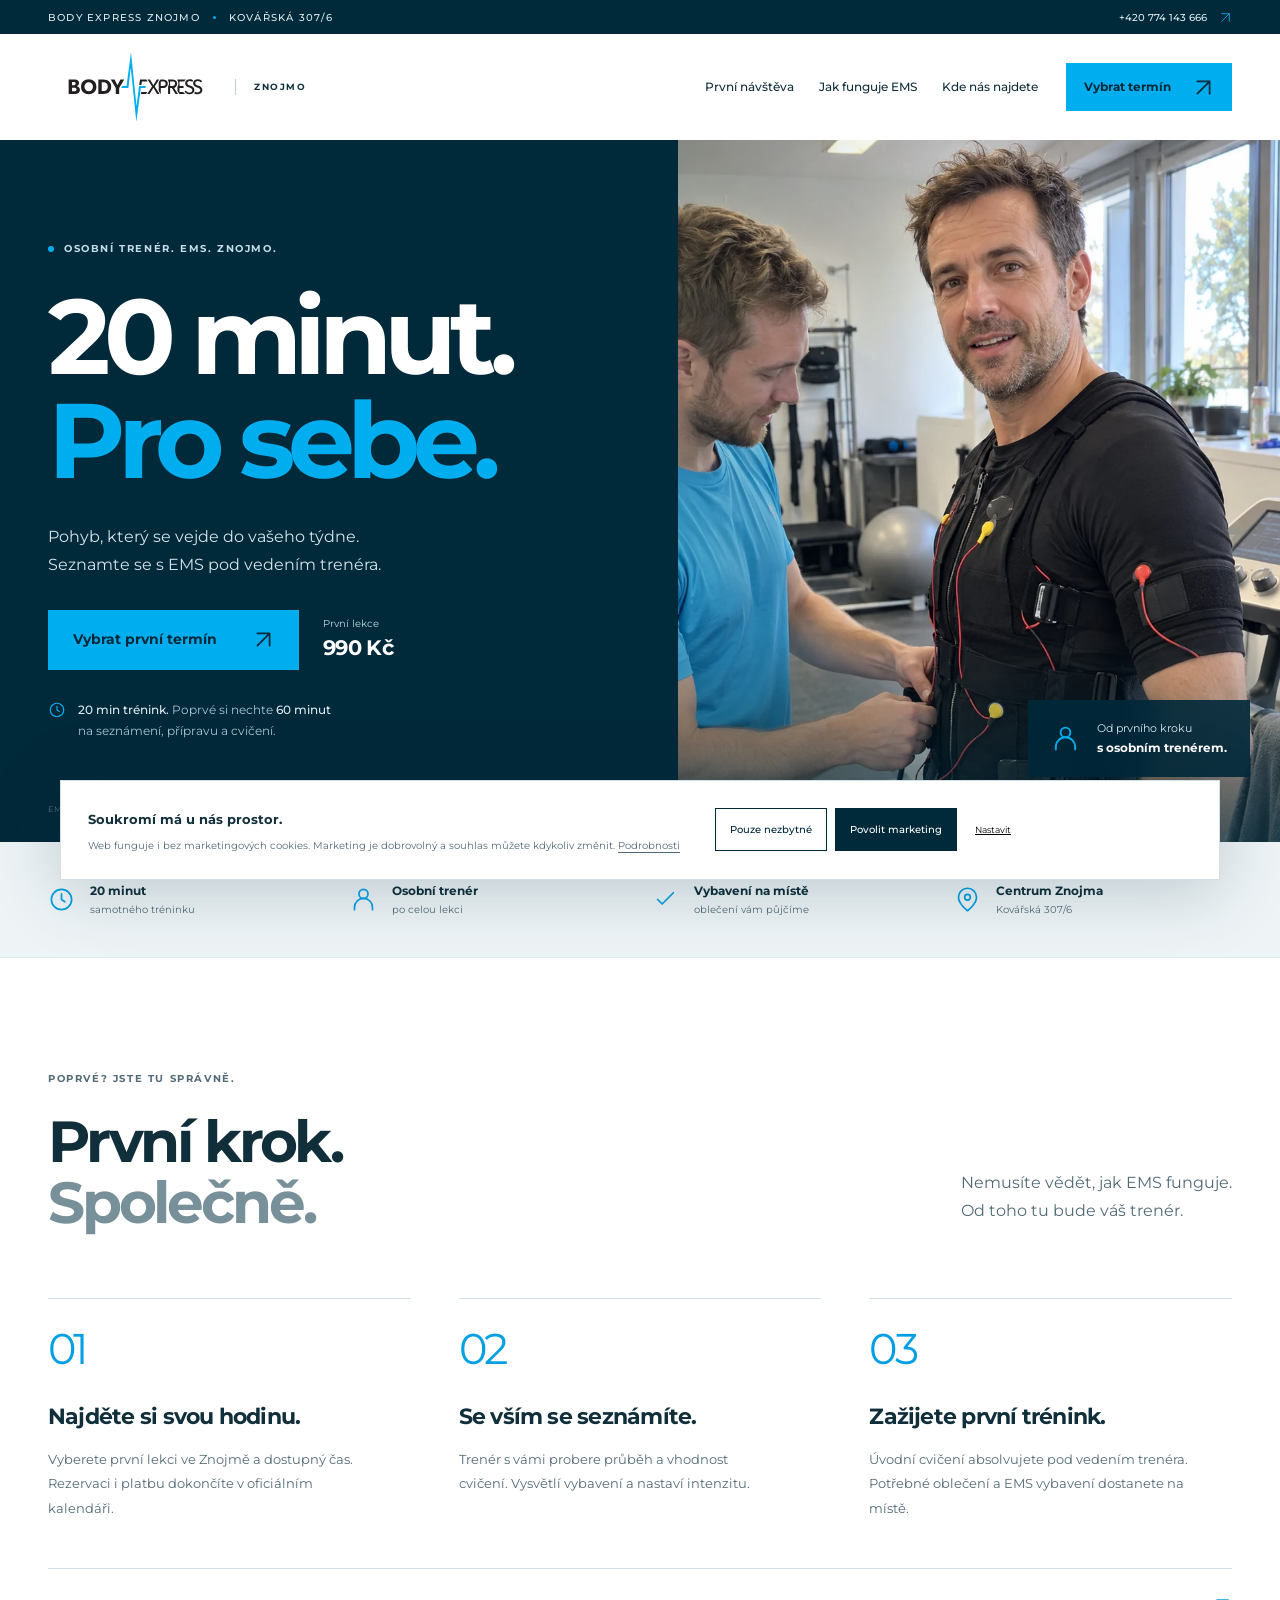
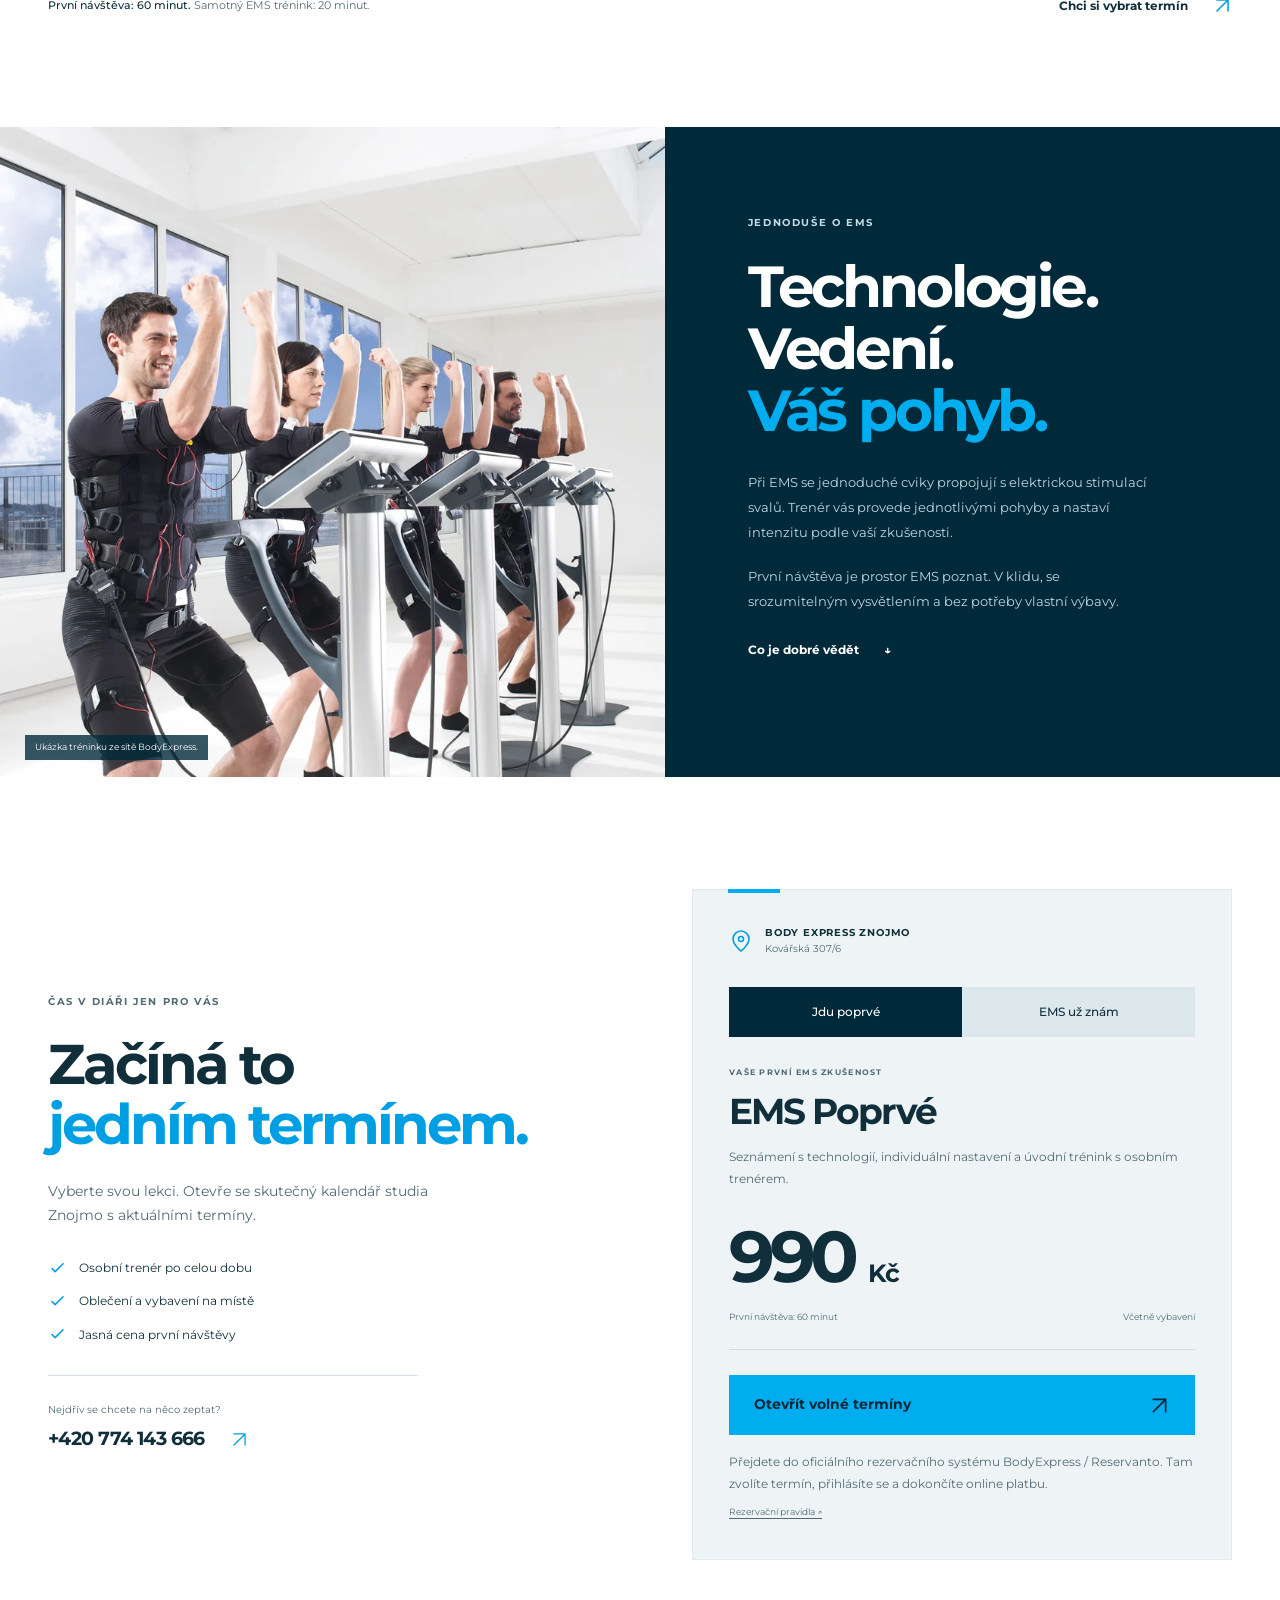
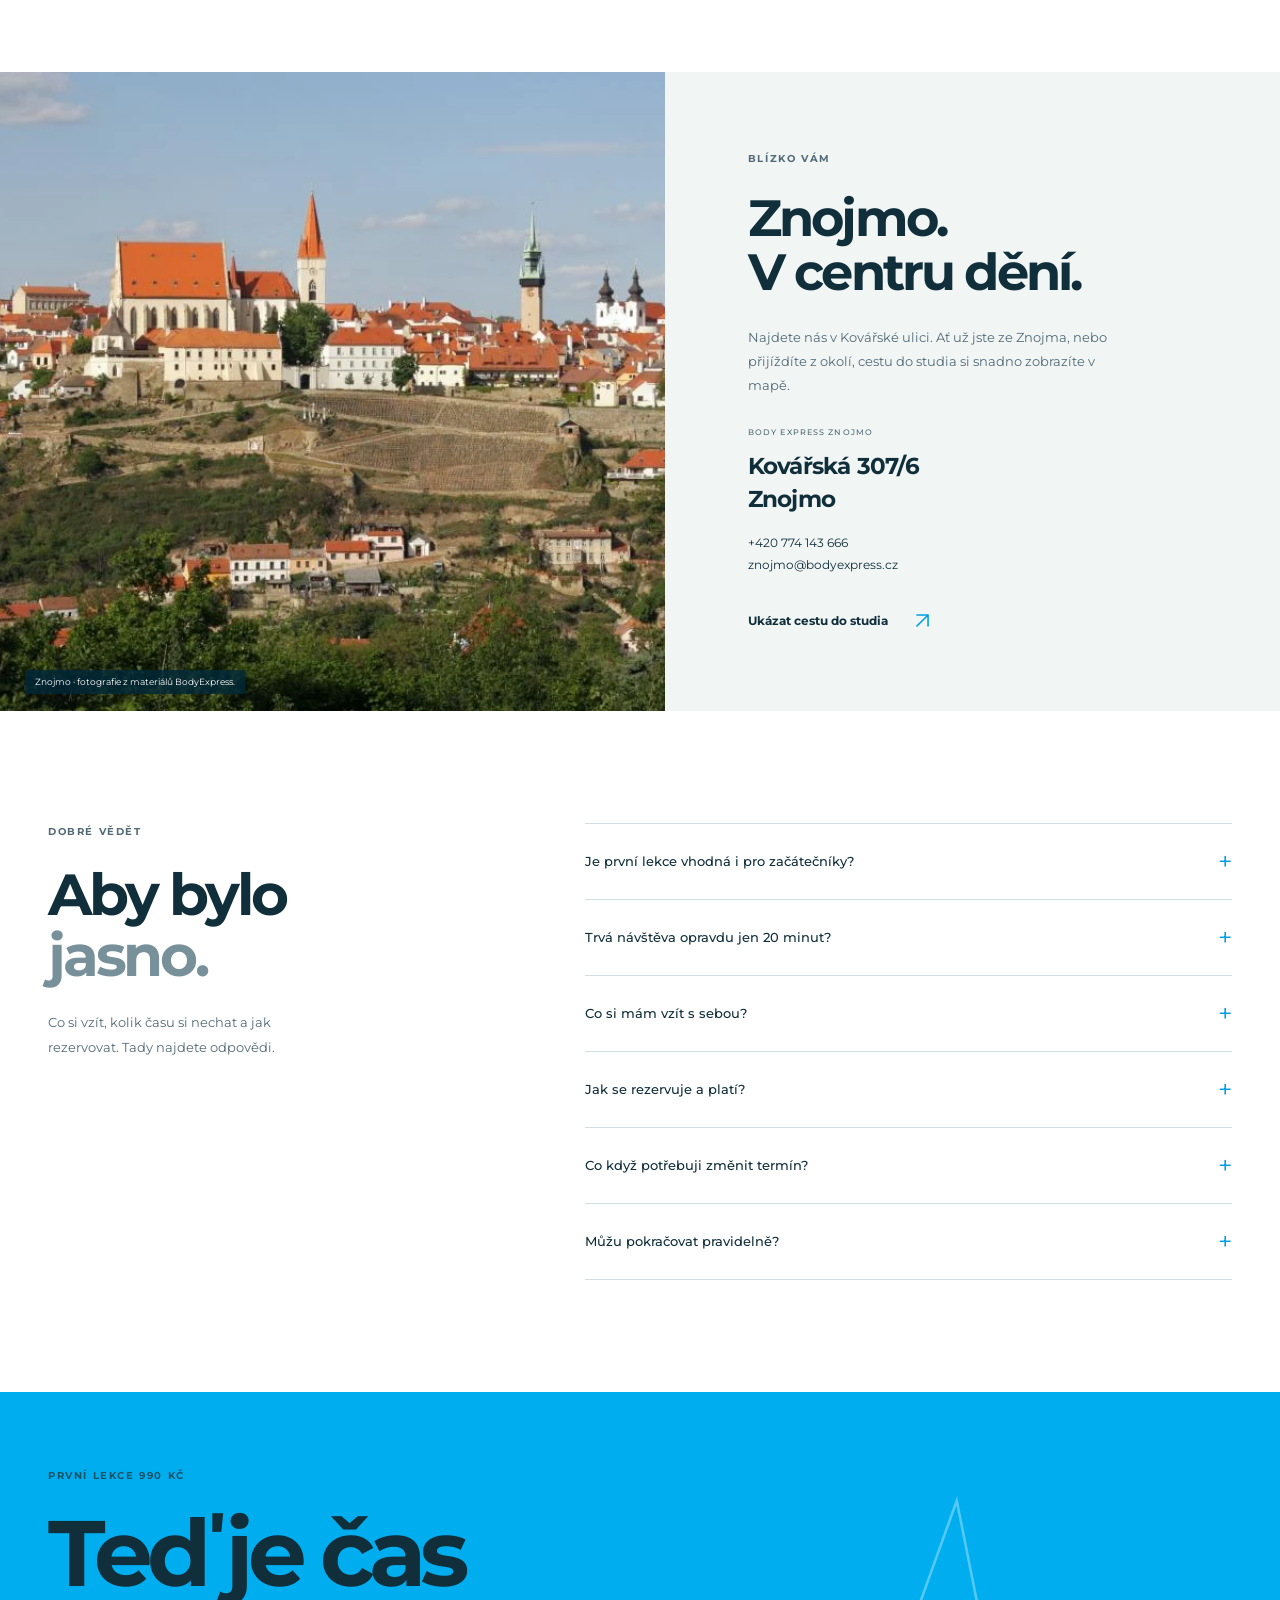
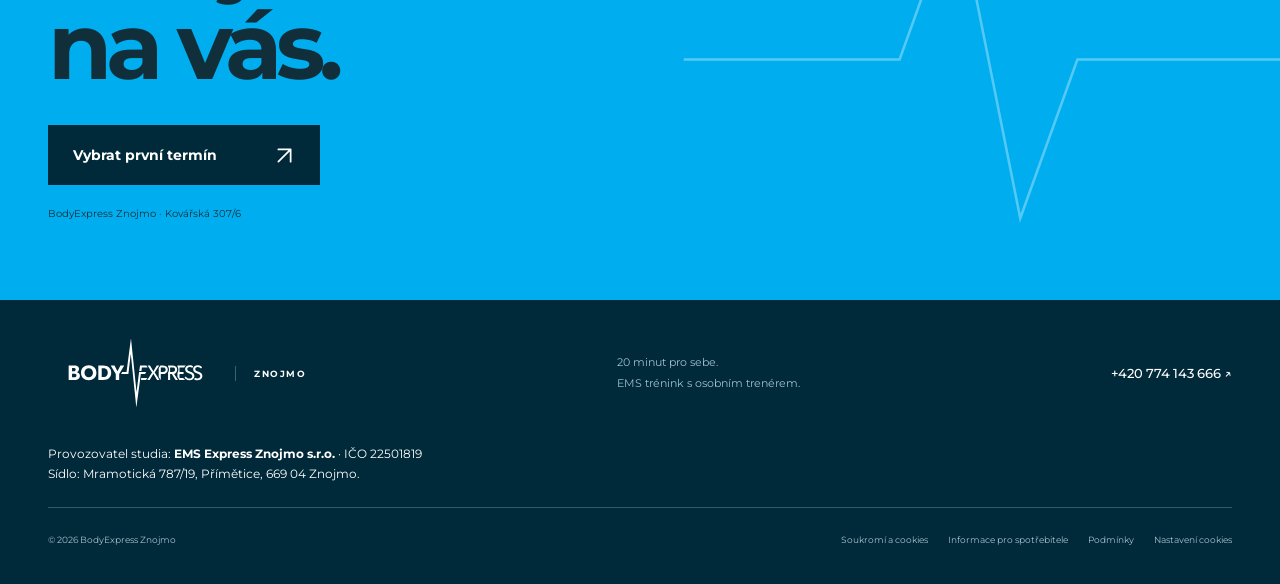
==== commit 8679995b: "Add confirmed Znojmo studio operator details" ====
--- a/index.html
+++ b/index.html
@@ -64,7 +64,7 @@
   <section class="faq section wrap" id="otazky"><div><p class="eyebrow">DOBRÉ VĚDĚT</p><h2>Aby bylo<br><span class="muted-heading">jasno.</span></h2><p>Co si vzít, kolik času si nechat a jak rezervovat. Tady najdete odpovědi.</p></div><div class="questions"><details><summary>Je první lekce vhodná i pro začátečníky?</summary><p>Ano, EMS Poprvé je určené pro první seznámení. Trenér vám vše vysvětlí a probere s vámi vhodnost tréninku. Při zdravotních omezeních se před rezervací domluvte se studiem, případně se svým lékařem.</p></details><details><summary>Trvá návštěva opravdu jen 20 minut?</summary><p>20 minut trvá samotný EMS trénink. Na první návštěvu si vyhraďte 60 minut kvůli seznámení, přípravě a nastavení. U dalších lekcí počítejte s rezervačním blokem 30 minut.</p></details><details><summary>Co si mám vzít s sebou?</summary><p>Potřebné tréninkové oblečení i EMS vybavení vám ve studiu poskytneme. Podrobnosti k přípravě si ověřte před první návštěvou přímo u trenéra.</p></details><details><summary>Jak se rezervuje a platí?</summary><p>Tlačítko vás přenese do oficiálního rezervačního systému. Zde vyberete dostupný čas, dokončíte přihlášení a online platbu. Rezervovat lze podle pravidel nejdříve týden a nejpozději 15 minut před lekcí.</p></details><details><summary>Co když potřebuji změnit termín?</summary><p>U EMS Poprvé podle rezervačních pravidel nelze rezervaci zrušit, lze ale poslat náhradníka. U dalších lekcí platí pravidla pro změnu termínu. Před zaplacením si prosím přečtěte úplné podmínky v rezervačním systému.</p></details><details><summary>Můžu pokračovat pravidelně?</summary><p>Ano. Síť nabízí jednotlivé lekce i delší programy. Aktuální nabídku pro Znojmo a vhodný další postup s vámi probere trenér po první návštěvě.</p></details></div></section>
   <section class="final-cta"><div class="wrap"><p class="eyebrow">PRVNÍ LEKCE 990 KČ</p><h2>Teď je čas<br>na vás.</h2><a href="#vybrat-lekci" class="button navy">Vybrat první termín <svg class="icon"><use href="#i-arrow"/></svg></a><p>BodyExpress Znojmo · Kovářská 307/6</p></div><svg class="pulse-decoration" viewBox="0 0 500 300" aria-hidden="true"><path d="M0 150h170l45-125 50 250 45-125h190"/></svg></section>
 </main>
-<footer class="footer"><div class="wrap footer-main"><a class="brand footer-brand" href="#" aria-label="BodyExpress – zpět nahoru"><img src="assets/bodyexpress-logo.svg" alt="BODY EXPRESS" width="204" height="64"><span>ZNOJMO</span></a><p>20 minut pro sebe.<br>EMS trénink s osobním trenérem.</p><a href="tel:+420774143666">+420 774 143 666 ↗</a></div><div class="wrap footer-bottom"><span>© 2026 BodyExpress Znojmo</span><div><a href="https://bodyexpress.cz/gdpr" target="_blank" rel="noopener noreferrer">Osobní údaje</a><a href="https://bodyexpress.cz/podrobne-informace.html" target="_blank" rel="noopener noreferrer">Informace pro spotřebitele</a><a href="https://bodyexpress.cz/rezervacni-pravidla.html" target="_blank" rel="noopener noreferrer">Podmínky</a><button id="cookie-settings" type="button">Nastavení cookies</button></div></div></footer>
+<footer class="footer"><div class="wrap footer-main"><a class="brand footer-brand" href="#" aria-label="BodyExpress – zpět nahoru"><img src="assets/bodyexpress-logo.svg" alt="BODY EXPRESS" width="204" height="64"><span>ZNOJMO</span></a><p>20 minut pro sebe.<br>EMS trénink s osobním trenérem.</p><a href="tel:+420774143666">+420 774 143 666 ↗</a></div><p class="wrap" style="font-size:.75rem;line-height:1.6;margin-top:0;margin-bottom:24px">Provozovatel studia: <strong>EMS Express Znojmo s.r.o.</strong> · IČO 22501819<br>Sídlo: Mramotická 787/19, Přímětice, 669 04 Znojmo.</p><div class="wrap footer-bottom"><span>© 2026 BodyExpress Znojmo</span><div><a href="privacy.html">Soukromí a cookies</a><a href="https://bodyexpress.cz/podrobne-informace.html" target="_blank" rel="noopener noreferrer">Informace pro spotřebitele</a><a href="https://bodyexpress.cz/rezervacni-pravidla.html" target="_blank" rel="noopener noreferrer">Podmínky</a><button id="cookie-settings" type="button">Nastavení cookies</button></div></div></footer>
 <div class="mobile-cta"><span>První EMS lekce <b>990 Kč</b></span><a class="button small" href="#vybrat-lekci">Vybrat termín <svg class="icon"><use href="#i-arrow"/></svg></a></div>
 <aside class="cookie-banner" id="cookie-banner" aria-label="Volba marketingových cookies" hidden><div><strong>Soukromí má u nás prostor.</strong><p>Web funguje i bez marketingových cookies. Marketing je dobrovolný a souhlas můžete kdykoliv změnit. <a href="privacy.html">Podrobnosti</a></p></div><div class="cookie-actions"><button type="button" class="cookie-button" id="reject-cookies">Pouze nezbytné</button><button type="button" class="cookie-button accept" id="accept-cookies">Povolit marketing</button><button type="button" class="cookie-settings-link" id="customize-cookies">Nastavit</button></div></aside>
 <dialog id="cookie-dialog"><form method="dialog"><div class="dialog-head"><h2>Nastavení cookies</h2><button aria-label="Zavřít nastavení" value="cancel" class="dialog-close">×</button></div><p>Nezbytné údaje uchovají vaši volbu. Marketing je dobrovolný a souhlas můžete kdykoliv odvolat.</p><div class="consent-option"><span><strong>Nezbytné</strong><small>Zapamatování volby soukromí</small></span><span>Vždy aktivní</span></div><label class="consent-option"><span><strong>Marketing Meta</strong><small>Měření návštěv, rezervací a nákupů po souhlasu</small></span><input id="marketing-consent" type="checkbox"></label><button type="button" class="button full" id="save-cookies">Uložit mou volbu</button><a href="privacy.html">Podrobnosti o soukromí</a></form></dialog>
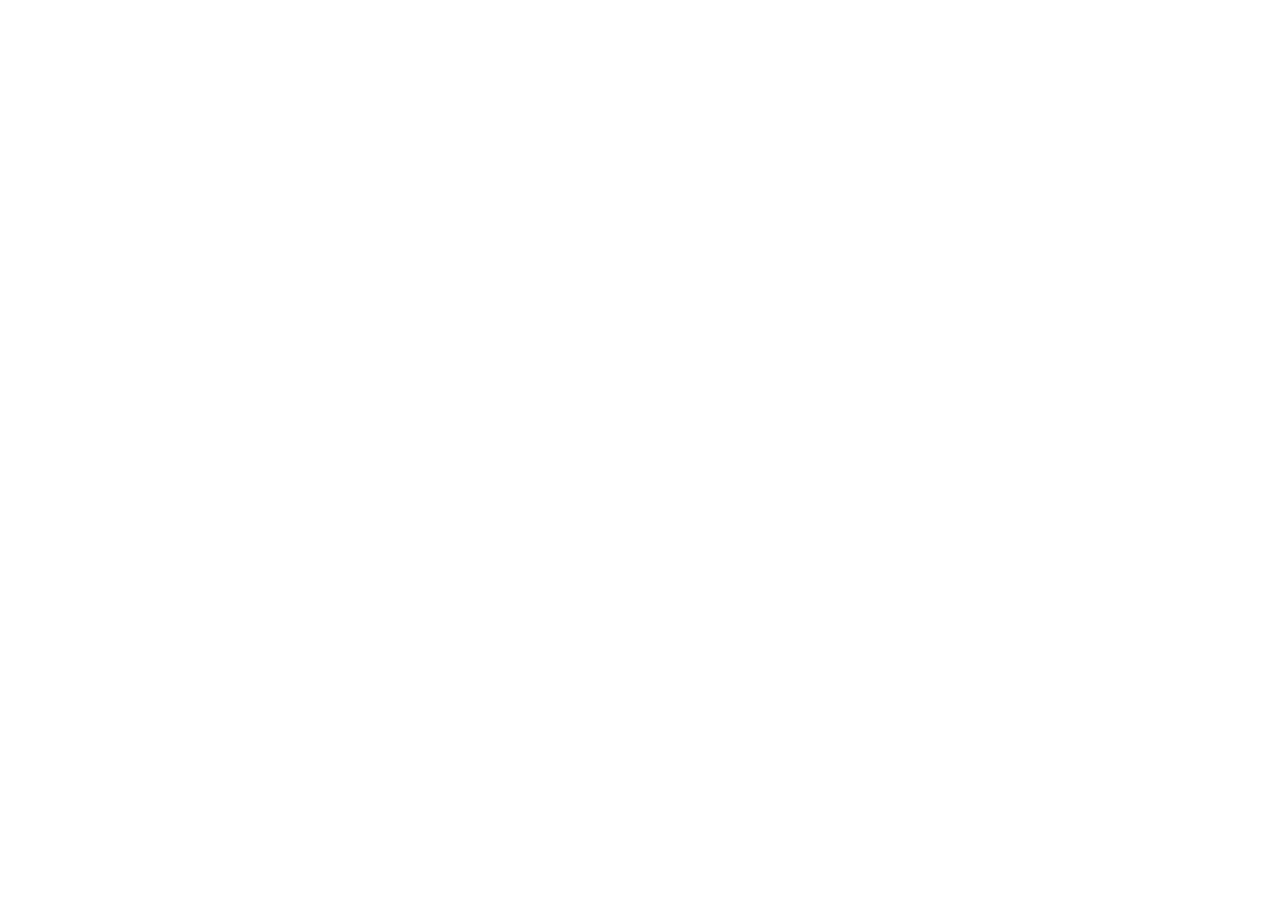
==== commit 454c971e: "Redirect preview to official Znojmo website" ====
--- a/index.html
+++ b/index.html
@@ -1,72 +1,15 @@
 <!doctype html>
 <html lang="cs">
 <head>
-  <meta charset="utf-8"><meta name="viewport" content="width=device-width,initial-scale=1">
-  <title>BodyExpress Znojmo | První EMS lekce s trenérem za 990 Kč</title>
-  <meta name="description" content="EMS trénink s osobním trenérem v centru Znojma. Samotný trénink 20 minut, první návštěva 60 minut. První lekce 990 Kč. Vyberte si termín.">
+  <meta charset="utf-8">
+  <meta name="viewport" content="width=device-width,initial-scale=1">
+  <title>BodyExpress Znojmo — oficiální web</title>
+  <meta name="robots" content="noindex,follow">
+  <meta http-equiv="refresh" content="0;url=https://bodyexpress.cz/znojmo">
+  <link rel="canonical" href="https://bodyexpress.cz/znojmo">
   <meta name="theme-color" content="#00293a">
-  <meta name="robots" content="noindex,follow">
-  <link rel="canonical" href="https://majkpowa.github.io/bodyexpress-znojmo/">
-  <meta property="og:type" content="website"><meta property="og:locale" content="cs_CZ">
-  <meta property="og:site_name" content="BodyExpress Znojmo"><meta property="og:url" content="https://majkpowa.github.io/bodyexpress-znojmo/">
-  <meta property="og:title" content="20 minut pro sebe. BodyExpress Znojmo.">
-  <meta property="og:description" content="První EMS lekce s osobním trenérem za 990 Kč. Na první návštěvu si nechte hodinu. Kovářská 307/6, Znojmo.">
-  <meta property="og:image" content="https://majkpowa.github.io/bodyexpress-znojmo/assets/ems-session.jpg">
-  <meta property="og:image:alt" content="Ukázka EMS tréninku ze sítě BodyExpress">
-  <meta name="twitter:card" content="summary_large_image"><meta name="twitter:title" content="BodyExpress Znojmo · 20 minut pro sebe.">
-  <meta name="twitter:description" content="První EMS lekce s osobním trenérem za 990 Kč.">
-  <meta name="twitter:image" content="https://majkpowa.github.io/bodyexpress-znojmo/assets/ems-session.jpg">
-  <link rel="icon" href="assets/favicon.svg" type="image/svg+xml">
-  <link rel="preload" href="assets/montserrat-bold.ttf" as="font" type="font/ttf" crossorigin>
-  <link rel="stylesheet" href="styles.css?v=3">
-  <script src="config.js" defer></script><script src="app.js" defer></script>
-  <script type="application/ld+json">{"@context":"https://schema.org","@type":"SportsActivityLocation","@id":"https://majkpowa.github.io/bodyexpress-znojmo/#studio","name":"BodyExpress Znojmo","url":"https://majkpowa.github.io/bodyexpress-znojmo/","telephone":"+420774143666","email":"znojmo@bodyexpress.cz","address":{"@type":"PostalAddress","streetAddress":"Kovářská 307/6","addressLocality":"Znojmo","addressCountry":"CZ"},"hasMap":"https://www.google.com/maps/search/?api=1&query=BodyExpress+Kov%C3%A1%C5%99sk%C3%A1+307%2F6+Znojmo","image":"https://majkpowa.github.io/bodyexpress-znojmo/assets/ems-session.webp","sameAs":["https://bodyexpress.cz/znojmo"],"makesOffer":{"@type":"Offer","name":"EMS Poprvé","price":"990","priceCurrency":"CZK","url":"https://bodyexpress.cz/reservanto/ems/33/terminy?l=405"}}</script>
+  <style>body{margin:0;padding:3rem 1.5rem;background:#f5f7f8;color:#00293a;font:1rem/1.6 system-ui,sans-serif}main{max-width:38rem;margin:10vh auto}h1{font-size:2rem;line-height:1.2}a{color:#0078aa}</style>
+  <script>window.location.replace("https://bodyexpress.cz/znojmo");</script>
 </head>
-<body>
-<svg class="icon-defs" xmlns="http://www.w3.org/2000/svg" aria-hidden="true"><defs>
-  <symbol id="i-arrow" viewBox="0 0 24 24"><path d="M5 19 19 5M5 5h14v14"/></symbol>
-  <symbol id="i-clock" viewBox="0 0 24 24"><circle cx="12" cy="12" r="9"/><path d="M12 7v5l3 2"/></symbol>
-  <symbol id="i-person" viewBox="0 0 24 24"><circle cx="12" cy="7" r="4"/><path d="M4 21v-2a8 8 0 0 1 16 0v2"/></symbol>
-  <symbol id="i-pin" viewBox="0 0 24 24"><path d="M20 10c0 6-8 12-8 12S4 16 4 10a8 8 0 0 1 16 0Z"/><circle cx="12" cy="10" r="2.5"/></symbol>
-  <symbol id="i-check" viewBox="0 0 24 24"><path d="m5 12 4 4L19 6"/></symbol>
-</defs></svg>
-<a class="skip" href="#obsah">Přejít na obsah</a>
-<div class="local-bar"><div class="wrap"><span>BODY EXPRESS ZNOJMO <i></i> KOVÁŘSKÁ 307/6</span><a href="tel:+420774143666">+420 774 143 666 <svg class="icon"><use href="#i-arrow"/></svg></a></div></div>
-<header class="header wrap">
-  <a href="#" class="brand" aria-label="BodyExpress Znojmo – úvod"><img src="assets/bodyexpress-logo.svg" alt="BODY EXPRESS" width="204" height="64"><span>ZNOJMO</span></a>
-  <nav aria-label="Hlavní navigace"><a href="#prvni-lekce">První návštěva</a><a href="#jak-to-funguje">Jak funguje EMS</a><a href="#studio">Kde nás najdete</a></nav>
-  <a href="#vybrat-lekci" class="button small">Vybrat termín <svg class="icon"><use href="#i-arrow"/></svg></a>
-</header>
-<main id="obsah">
-  <section class="hero" aria-labelledby="hero-title">
-    <div class="hero-content wrap"><div class="hero-copy">
-      <p class="eyebrow light"><span class="dot"></span> OSOBNÍ TRENÉR. EMS. ZNOJMO.</p>
-      <h1 id="hero-title">20 minut.<br><span>Pro sebe.</span></h1>
-      <p class="hero-lead">Pohyb, který se vejde do vašeho týdne.<br>Seznamte se s EMS pod vedením trenéra.</p>
-      <div class="hero-action"><a class="button" href="#vybrat-lekci">Vybrat první termín <svg class="icon"><use href="#i-arrow"/></svg></a><span>První lekce<br><b>990 Kč</b></span></div>
-      <div class="time-note"><svg class="icon"><use href="#i-clock"/></svg><p><b>20 min trénink.</b> Poprvé si nechte <b>60 minut</b><br>na seznámení, přípravu a cvičení.</p></div>
-    </div></div>
-    <div class="hero-photo"><img src="assets/ems-guide.webp" alt="Ilustrační ukázka přípravy EMS vybavení s trenérem" width="900" height="1599" fetchpriority="high"><div class="photo-caption">Ilustrační AI ukázka EMS · nejde o personál ani interiér Znojma.</div><div class="hero-marker"><svg class="icon"><use href="#i-person"/></svg><span>Od prvního kroku<br><b>s osobním trenérem.</b></span></div></div>
-    <div class="hero-index" aria-hidden="true">EMS / 01</div>
-  </section>
-  <div class="benefit-strip"><div class="wrap benefit-inner"><div><svg class="icon"><use href="#i-clock"/></svg><span><b>20 minut</b> samotného tréninku</span></div><div><svg class="icon"><use href="#i-person"/></svg><span><b>Osobní trenér</b> po celou lekci</span></div><div><svg class="icon"><use href="#i-check"/></svg><span><b>Vybavení na místě</b> oblečení vám půjčíme</span></div><div><svg class="icon"><use href="#i-pin"/></svg><span><b>Centrum Znojma</b> Kovářská 307/6</span></div></div></div>
-  <section class="first section wrap" id="prvni-lekce">
-    <div class="section-top"><div><p class="eyebrow">POPRVÉ? JSTE TU SPRÁVNĚ.</p><h2>První krok.<br><span class="muted-heading">Společně.</span></h2></div><p class="section-lead">Nemusíte vědět, jak EMS funguje.<br>Od toho tu bude váš trenér.</p></div>
-    <div class="steps"><article><span class="step-number">01</span><div><h3>Najděte si svou hodinu.</h3><p>Vyberete první lekci ve Znojmě a dostupný čas. Rezervaci i platbu dokončíte v oficiálním kalendáři.</p></div></article><article><span class="step-number">02</span><div><h3>Se vším se seznámíte.</h3><p>Trenér s vámi probere průběh a vhodnost cvičení. Vysvětlí vybavení a nastaví intenzitu.</p></div></article><article><span class="step-number">03</span><div><h3>Zažijete první trénink.</h3><p>Úvodní cvičení absolvujete pod vedením trenéra. Potřebné oblečení a EMS vybavení dostanete na místě.</p></div></article></div>
-    <div class="first-bottom"><p><b>První návštěva: 60 minut.</b> Samotný EMS trénink: 20 minut.</p><a class="text-link" href="#vybrat-lekci">Chci si vybrat termín <svg class="icon"><use href="#i-arrow"/></svg></a></div>
-  </section>
-  <section class="method" id="jak-to-funguje"><div class="method-photo"><img src="assets/ems-session.webp" alt="Ukázka vedeného EMS tréninku z materiálů sítě BodyExpress" width="1200" height="858" loading="lazy"><span class="image-note">Ukázka tréninku ze sítě BodyExpress.</span></div><div class="method-content"><p class="eyebrow light">JEDNODUŠE O EMS</p><h2>Technologie.<br>Vedení.<br><span>Váš pohyb.</span></h2><p>Při EMS se jednoduché cviky propojují s elektrickou stimulací svalů. Trenér vás provede jednotlivými pohyby a nastaví intenzitu podle vaší zkušenosti.</p><p>První návštěva je prostor EMS poznat. V klidu, se srozumitelným vysvětlením a bez potřeby vlastní výbavy.</p><a href="#otazky" class="text-link light-link">Co je dobré vědět <span aria-hidden="true">↓</span></a></div></section>
-  <section class="booking section wrap" id="rezervace" aria-labelledby="booking-title">
-    <div class="booking-copy"><p class="eyebrow">ČAS V DIÁŘI JEN PRO VÁS</p><h2 id="booking-title">Začíná to<br><span class="accent-heading">jedním termínem.</span></h2><p>Vyberte svou lekci. Otevře se skutečný kalendář studia Znojmo s aktuálními termíny.</p><ul class="check-list"><li><svg class="icon"><use href="#i-check"/></svg>Osobní trenér po celou dobu</li><li><svg class="icon"><use href="#i-check"/></svg>Oblečení a vybavení na místě</li><li><svg class="icon"><use href="#i-check"/></svg>Jasná cena první návštěvy</li></ul><div class="booking-help"><span>Nejdřív se chcete na něco zeptat?</span><a href="tel:+420774143666">+420 774 143 666 <svg class="icon"><use href="#i-arrow"/></svg></a></div></div>
-    <div class="booking-panel" id="vybrat-lekci"><div class="panel-top"><svg class="icon"><use href="#i-pin"/></svg><span>BODY EXPRESS ZNOJMO<br><small>Kovářská 307/6</small></span></div><fieldset class="service-tabs"><legend class="sr-only">Vyberte zkušenost s EMS</legend><label><input type="radio" name="service" value="first" checked><span>Jdu poprvé</span></label><label><input type="radio" name="service" value="returning"><span>EMS už znám</span></label></fieldset><p class="eyebrow" id="service-tag">VAŠE PRVNÍ EMS ZKUŠENOST</p><h3 id="service-name">EMS Poprvé</h3><p id="service-description">Seznámení s technologií, individuální nastavení a úvodní trénink s osobním trenérem.</p><div class="price">990 <span>Kč</span></div><div class="booking-meta"><span id="service-duration">První návštěva: 60 minut</span><span>Včetně vybavení</span></div><a id="booking-link" class="button full" href="https://bodyexpress.cz/reservanto/ems/33/terminy?l=405" target="_blank" rel="noopener noreferrer">Otevřít volné termíny <svg class="icon"><use href="#i-arrow"/></svg></a><p class="calendar-note">Přejdete do oficiálního rezervačního systému BodyExpress / Reservanto. Tam zvolíte termín, přihlásíte se a dokončíte online platbu.</p><a class="rules-link" href="https://bodyexpress.cz/rezervacni-pravidla.html" target="_blank" rel="noopener noreferrer">Rezervační pravidla ↗</a></div>
-  </section>
-  <section class="studio" id="studio"><div class="studio-image"><img src="assets/znojmo.webp" alt="Panorama historického centra Znojma" width="800" height="600" loading="lazy"><span class="image-note">Znojmo · fotografie z materiálů BodyExpress.</span></div><div class="studio-content"><p class="eyebrow">BLÍZKO VÁM</p><h2>Znojmo.<br>V centru dění.</h2><p>Najdete nás v Kovářské ulici. Ať už jste ze Znojma, nebo přijíždíte z okolí, cestu do studia si snadno zobrazíte v mapě.</p><address><span class="address-label">BODY EXPRESS ZNOJMO</span><strong>Kovářská 307/6<br>Znojmo</strong><a href="tel:+420774143666">+420 774 143 666</a><a href="mailto:znojmo@bodyexpress.cz">znojmo@bodyexpress.cz</a></address><a class="text-link" href="https://www.google.com/maps/search/?api=1&query=BodyExpress+Kov%C3%A1%C5%99sk%C3%A1+307%2F6+Znojmo" target="_blank" rel="noopener noreferrer">Ukázat cestu do studia <svg class="icon"><use href="#i-arrow"/></svg></a></div></section>
-  <section class="faq section wrap" id="otazky"><div><p class="eyebrow">DOBRÉ VĚDĚT</p><h2>Aby bylo<br><span class="muted-heading">jasno.</span></h2><p>Co si vzít, kolik času si nechat a jak rezervovat. Tady najdete odpovědi.</p></div><div class="questions"><details><summary>Je první lekce vhodná i pro začátečníky?</summary><p>Ano, EMS Poprvé je určené pro první seznámení. Trenér vám vše vysvětlí a probere s vámi vhodnost tréninku. Při zdravotních omezeních se před rezervací domluvte se studiem, případně se svým lékařem.</p></details><details><summary>Trvá návštěva opravdu jen 20 minut?</summary><p>20 minut trvá samotný EMS trénink. Na první návštěvu si vyhraďte 60 minut kvůli seznámení, přípravě a nastavení. U dalších lekcí počítejte s rezervačním blokem 30 minut.</p></details><details><summary>Co si mám vzít s sebou?</summary><p>Potřebné tréninkové oblečení i EMS vybavení vám ve studiu poskytneme. Podrobnosti k přípravě si ověřte před první návštěvou přímo u trenéra.</p></details><details><summary>Jak se rezervuje a platí?</summary><p>Tlačítko vás přenese do oficiálního rezervačního systému. Zde vyberete dostupný čas, dokončíte přihlášení a online platbu. Rezervovat lze podle pravidel nejdříve týden a nejpozději 15 minut před lekcí.</p></details><details><summary>Co když potřebuji změnit termín?</summary><p>U EMS Poprvé podle rezervačních pravidel nelze rezervaci zrušit, lze ale poslat náhradníka. U dalších lekcí platí pravidla pro změnu termínu. Před zaplacením si prosím přečtěte úplné podmínky v rezervačním systému.</p></details><details><summary>Můžu pokračovat pravidelně?</summary><p>Ano. Síť nabízí jednotlivé lekce i delší programy. Aktuální nabídku pro Znojmo a vhodný další postup s vámi probere trenér po první návštěvě.</p></details></div></section>
-  <section class="final-cta"><div class="wrap"><p class="eyebrow">PRVNÍ LEKCE 990 KČ</p><h2>Teď je čas<br>na vás.</h2><a href="#vybrat-lekci" class="button navy">Vybrat první termín <svg class="icon"><use href="#i-arrow"/></svg></a><p>BodyExpress Znojmo · Kovářská 307/6</p></div><svg class="pulse-decoration" viewBox="0 0 500 300" aria-hidden="true"><path d="M0 150h170l45-125 50 250 45-125h190"/></svg></section>
-</main>
-<footer class="footer"><div class="wrap footer-main"><a class="brand footer-brand" href="#" aria-label="BodyExpress – zpět nahoru"><img src="assets/bodyexpress-logo.svg" alt="BODY EXPRESS" width="204" height="64"><span>ZNOJMO</span></a><p>20 minut pro sebe.<br>EMS trénink s osobním trenérem.</p><a href="tel:+420774143666">+420 774 143 666 ↗</a></div><p class="wrap" style="font-size:.75rem;line-height:1.6;margin-top:0;margin-bottom:24px">Provozovatel studia: <strong>EMS Express Znojmo s.r.o.</strong> · IČO 22501819<br>Sídlo: Mramotická 787/19, Přímětice, 669 04 Znojmo.</p><div class="wrap footer-bottom"><span>© 2026 BodyExpress Znojmo</span><div><a href="privacy.html">Soukromí a cookies</a><a href="https://bodyexpress.cz/podrobne-informace.html" target="_blank" rel="noopener noreferrer">Informace pro spotřebitele</a><a href="https://bodyexpress.cz/rezervacni-pravidla.html" target="_blank" rel="noopener noreferrer">Podmínky</a><button id="cookie-settings" type="button">Nastavení cookies</button></div></div></footer>
-<div class="mobile-cta"><span>První EMS lekce <b>990 Kč</b></span><a class="button small" href="#vybrat-lekci">Vybrat termín <svg class="icon"><use href="#i-arrow"/></svg></a></div>
-<aside class="cookie-banner" id="cookie-banner" aria-label="Volba marketingových cookies" hidden><div><strong>Soukromí má u nás prostor.</strong><p>Web funguje i bez marketingových cookies. Marketing je dobrovolný a souhlas můžete kdykoliv změnit. <a href="privacy.html">Podrobnosti</a></p></div><div class="cookie-actions"><button type="button" class="cookie-button" id="reject-cookies">Pouze nezbytné</button><button type="button" class="cookie-button accept" id="accept-cookies">Povolit marketing</button><button type="button" class="cookie-settings-link" id="customize-cookies">Nastavit</button></div></aside>
-<dialog id="cookie-dialog"><form method="dialog"><div class="dialog-head"><h2>Nastavení cookies</h2><button aria-label="Zavřít nastavení" value="cancel" class="dialog-close">×</button></div><p>Nezbytné údaje uchovají vaši volbu. Marketing je dobrovolný a souhlas můžete kdykoliv odvolat.</p><div class="consent-option"><span><strong>Nezbytné</strong><small>Zapamatování volby soukromí</small></span><span>Vždy aktivní</span></div><label class="consent-option"><span><strong>Marketing Meta</strong><small>Měření návštěv, rezervací a nákupů po souhlasu</small></span><input id="marketing-consent" type="checkbox"></label><button type="button" class="button full" id="save-cookies">Uložit mou volbu</button><a href="privacy.html">Podrobnosti o soukromí</a></form></dialog>
-<noscript><div class="noscript">Rezervace funguje i bez JavaScriptu: <a href="https://bodyexpress.cz/reservanto/ems/33/terminy?l=405">otevřít kalendář první lekce ve Znojmě</a>.</div></noscript>
-</body></html>
+<body><main><h1>BodyExpress Znojmo</h1><p>Pokračujte na oficiální web studia.</p><p><a href="https://bodyexpress.cz/znojmo">Otevřít bodyexpress.cz/znojmo</a></p></main></body>
+</html>
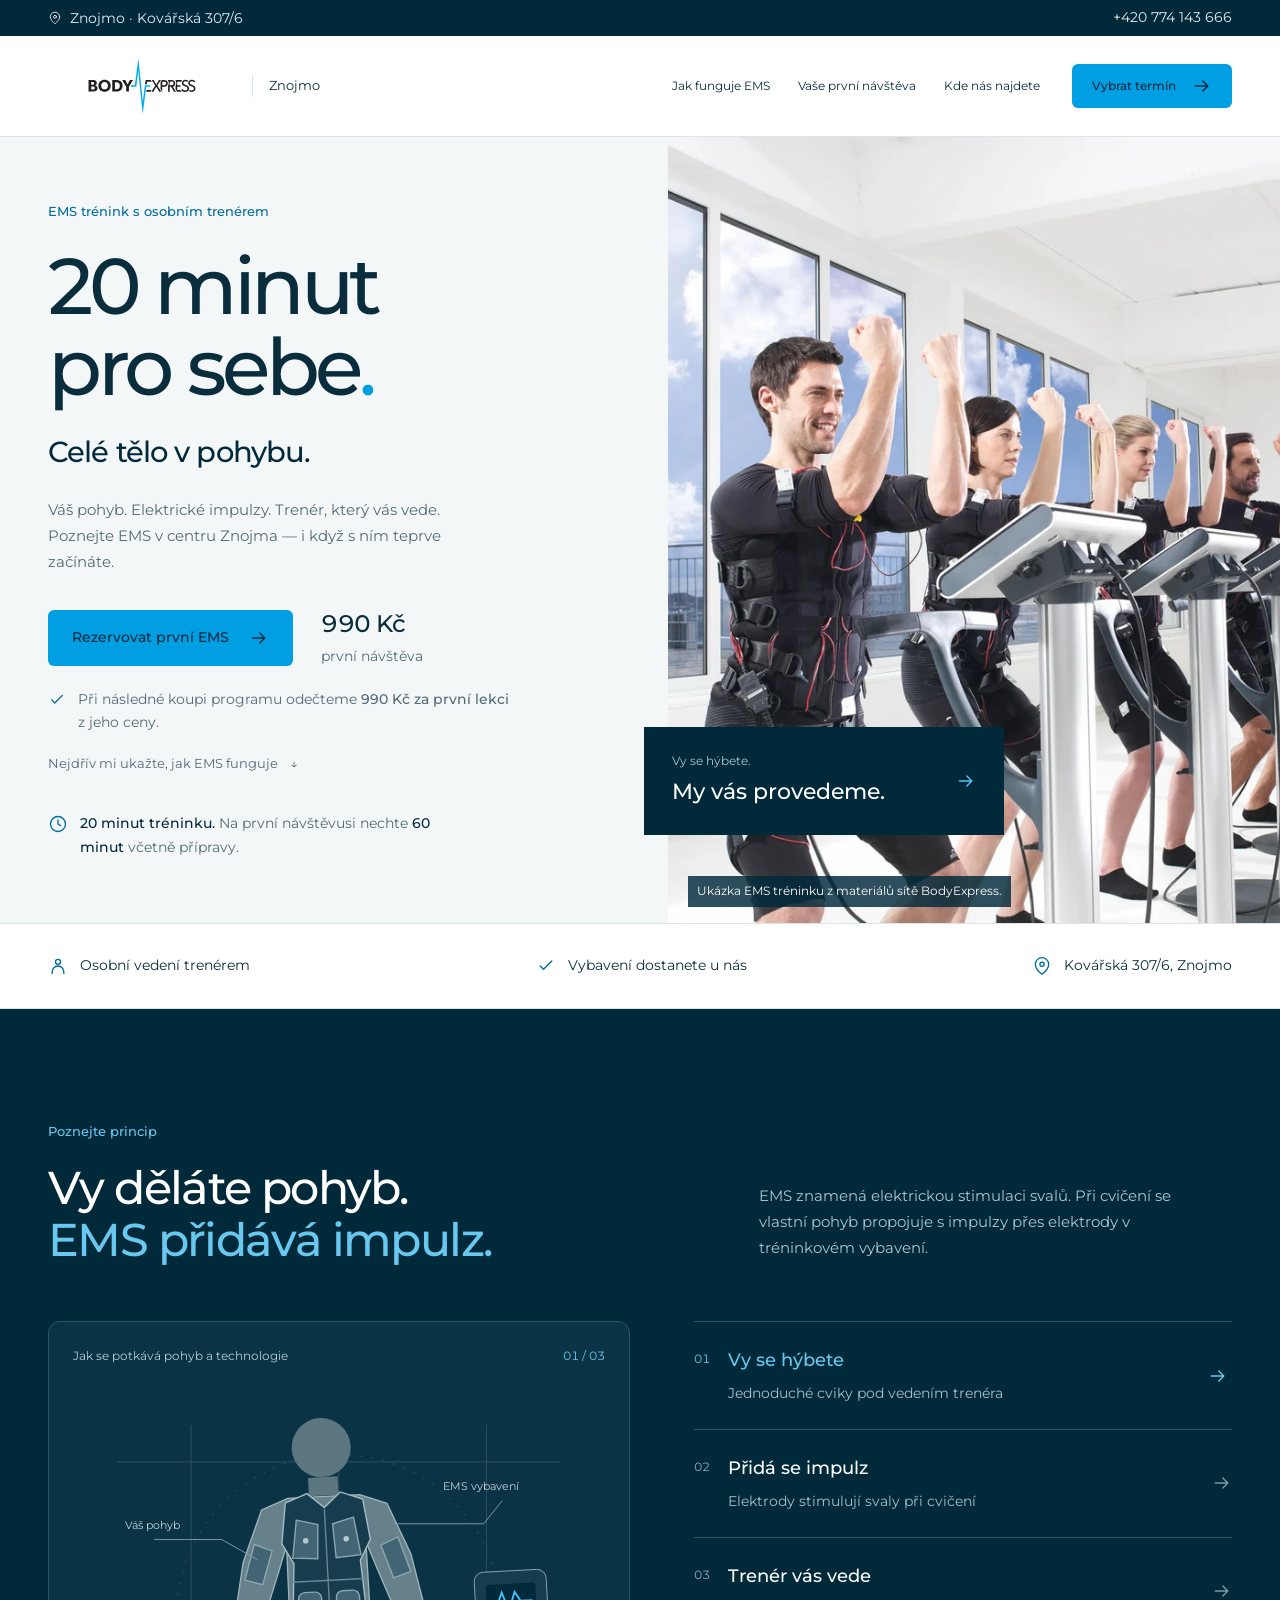
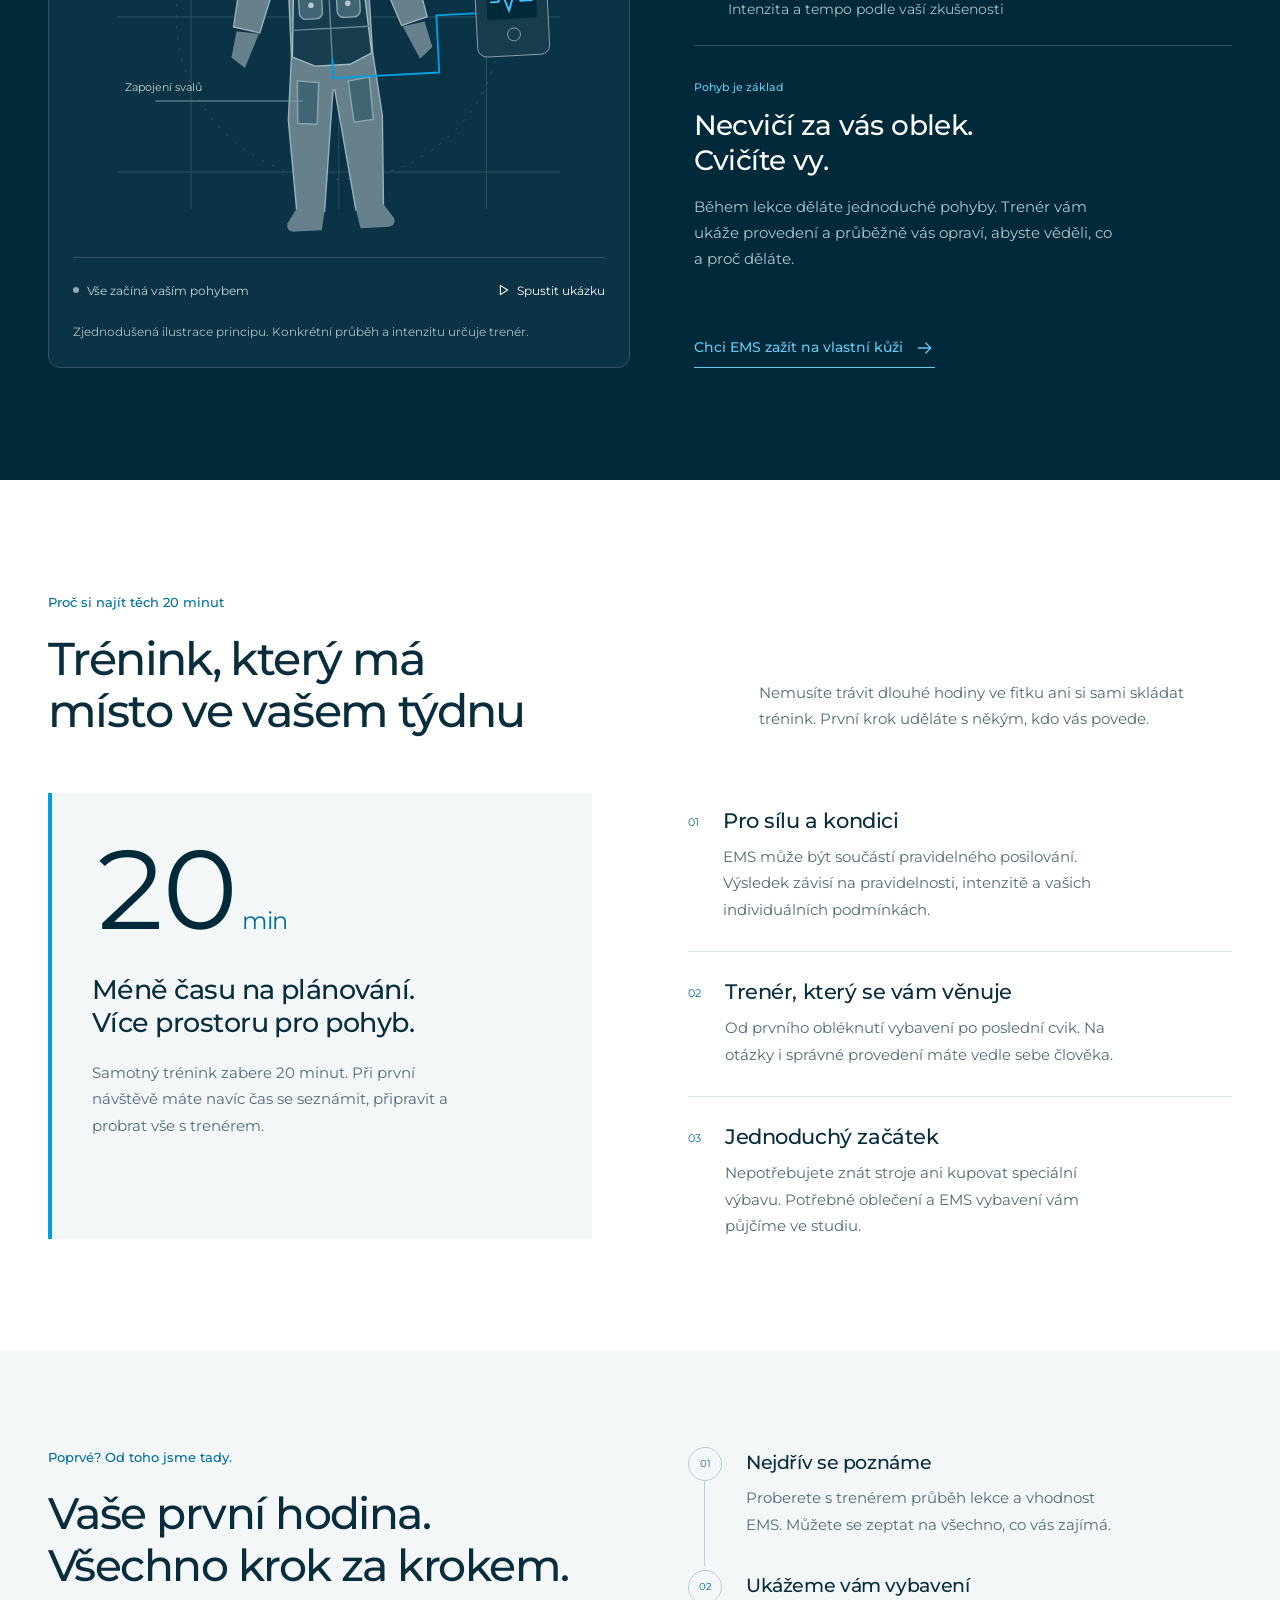
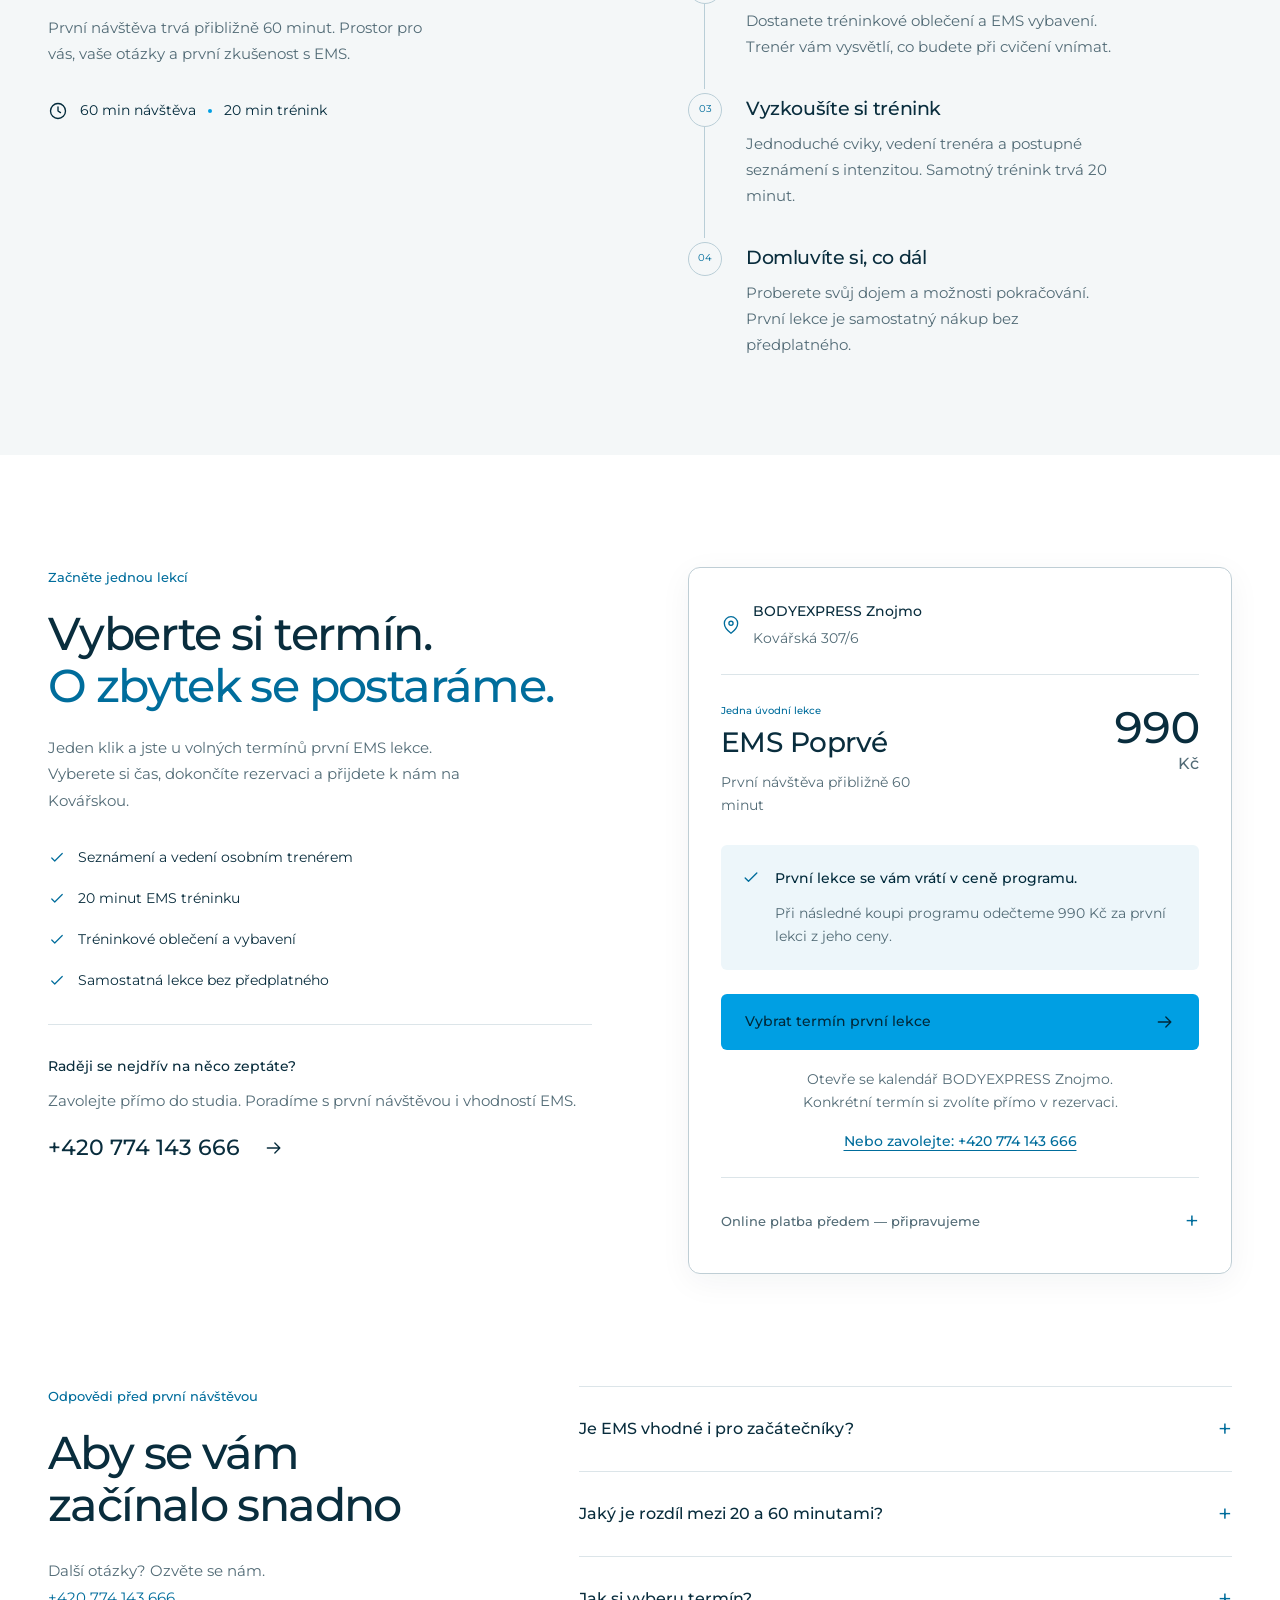
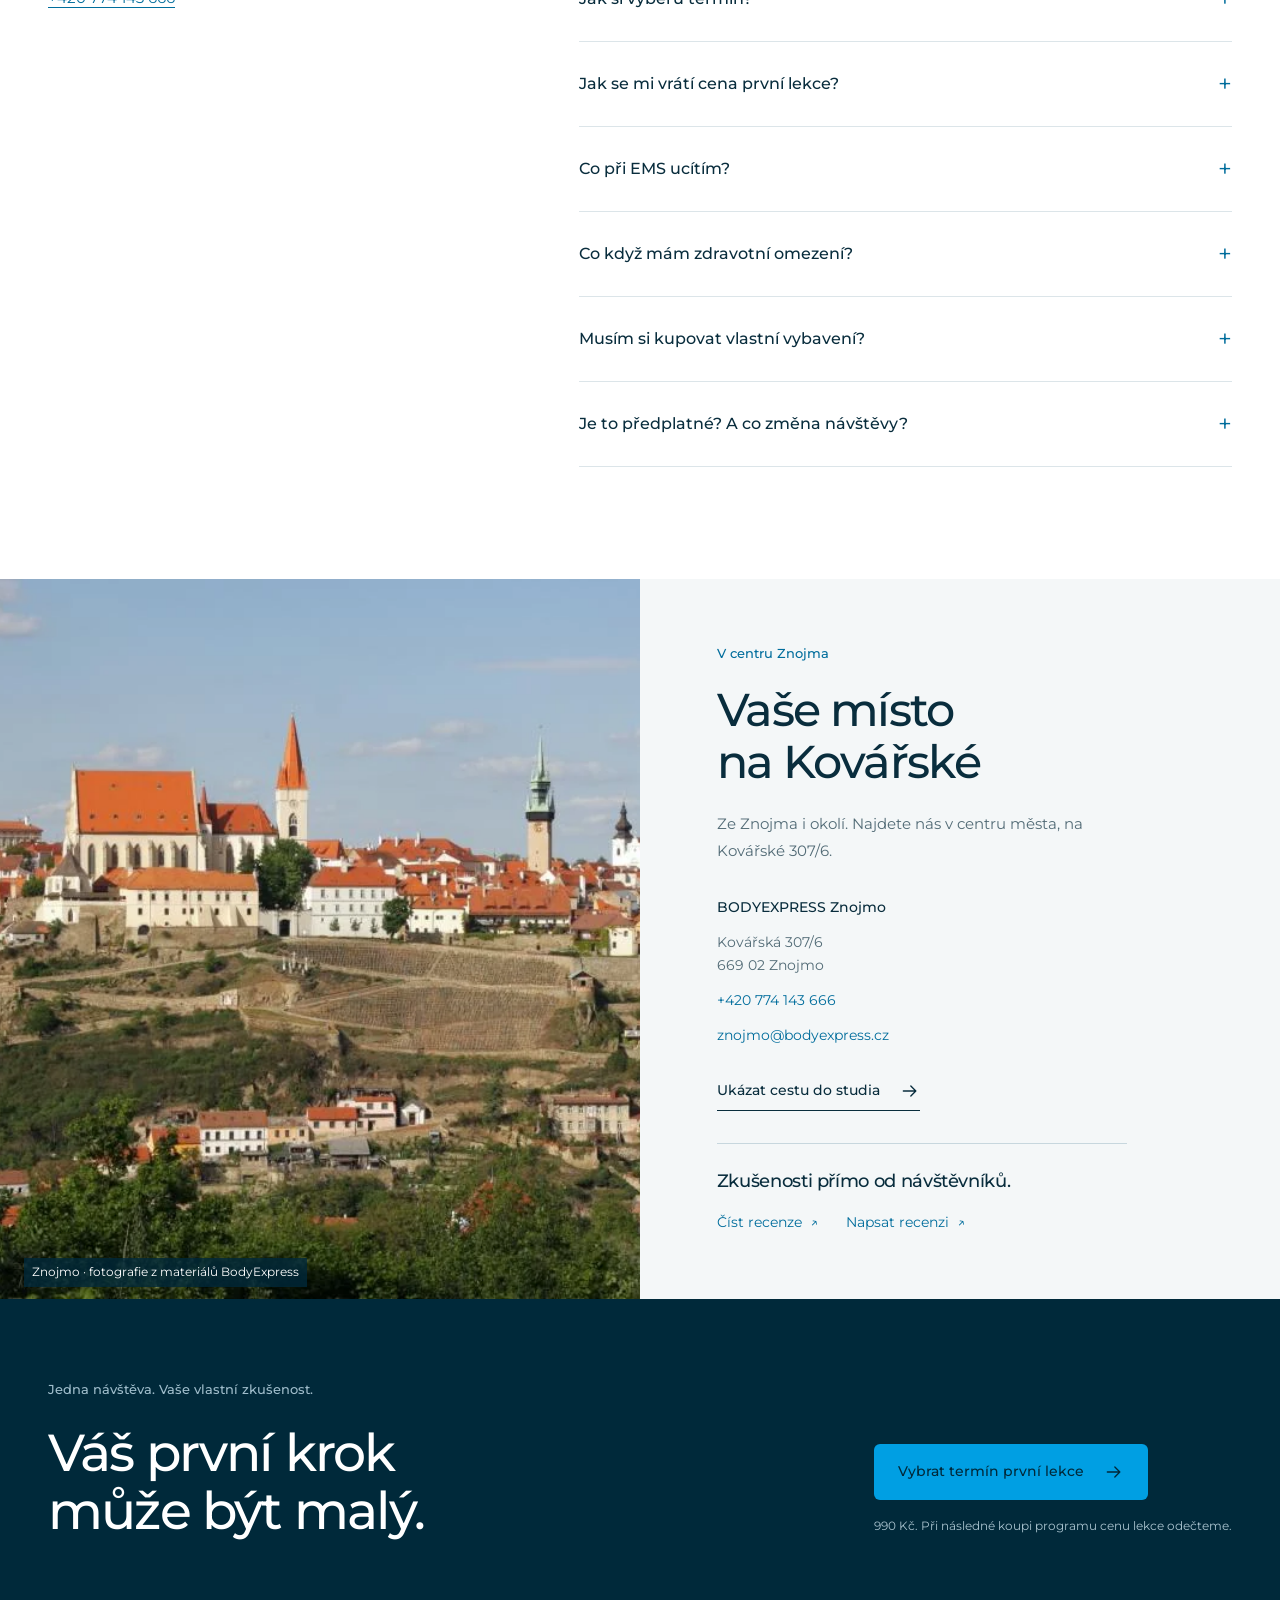
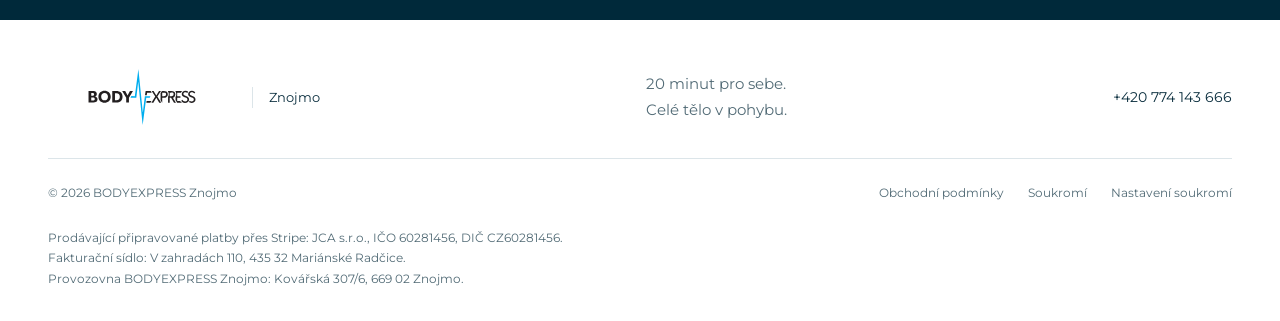
==== commit 3114753b: "Publish EMS landing page with direct first-lesson booking" ====
--- a/index.html
+++ b/index.html
@@ -1,15 +1,76 @@
 <!doctype html>
 <html lang="cs">
 <head>
-  <meta charset="utf-8">
-  <meta name="viewport" content="width=device-width,initial-scale=1">
-  <title>BodyExpress Znojmo — oficiální web</title>
-  <meta name="robots" content="noindex,follow">
-  <meta http-equiv="refresh" content="0;url=https://bodyexpress.cz/znojmo">
-  <link rel="canonical" href="https://bodyexpress.cz/znojmo">
-  <meta name="theme-color" content="#00293a">
-  <style>body{margin:0;padding:3rem 1.5rem;background:#f5f7f8;color:#00293a;font:1rem/1.6 system-ui,sans-serif}main{max-width:38rem;margin:10vh auto}h1{font-size:2rem;line-height:1.2}a{color:#0078aa}</style>
-  <script>window.location.replace("https://bodyexpress.cz/znojmo");</script>
+<meta charset="utf-8"><meta name="viewport" content="width=device-width,initial-scale=1">
+<title>BODYEXPRESS Znojmo | První EMS lekce s trenérem za 990 Kč</title>
+<meta name="description" content="Poznejte EMS v BODYEXPRESS Znojmo na Kovářské. 20 minut tréninku s osobním trenérem. První návštěva 60 minut, cena 990 Kč. Vyberte si termín online.">
+<meta name="theme-color" content="#00293a"><meta name="robots" content="noindex,follow">
+<link rel="canonical" href="https://bodyexpress.cz/znojmo">
+<meta property="og:type" content="website"><meta property="og:locale" content="cs_CZ"><meta property="og:site_name" content="BODYEXPRESS Znojmo"><meta property="og:url" content="https://bodyexpress.cz/znojmo">
+<meta property="og:title" content="20 minut pro sebe. BODYEXPRESS Znojmo."><meta property="og:description" content="Celé tělo v pohybu. Poznejte EMS s osobním trenérem. První lekce 990 Kč. Při následné koupi programu její cenu odečteme."><meta property="og:image" content="assets/ems-session.jpg"><meta property="og:image:alt" content="EMS trénink z materiálů sítě BodyExpress">
+<link rel="icon" href="assets/favicon.svg" type="image/svg+xml"><link rel="preload" href="assets/montserrat-medium.ttf" as="font" type="font/ttf" crossorigin>
+<link rel="stylesheet" href="styles.css?v=4"><script src="config.js" defer></script><script src="app.js?v=4" defer></script>
+<script type="application/ld+json">{"@context":"https://schema.org","@type":"SportsActivityLocation","@id":"https://bodyexpress.cz/znojmo#studio","name":"BODYEXPRESS Znojmo","url":"https://bodyexpress.cz/znojmo","telephone":"+420774143666","email":"znojmo@bodyexpress.cz","address":{"@type":"PostalAddress","streetAddress":"Kovářská 307/6","addressLocality":"Znojmo","postalCode":"669 02","addressCountry":"CZ"},"image":"assets/ems-session.webp"}</script>
 </head>
-<body><main><h1>BodyExpress Znojmo</h1><p>Pokračujte na oficiální web studia.</p><p><a href="https://bodyexpress.cz/znojmo">Otevřít bodyexpress.cz/znojmo</a></p></main></body>
-</html>
+<body>
+<!-- Design craft informed by Unslop, Damir Sokolovsky (@heydamir), CC BY 4.0. -->
+<svg class="icon-defs" xmlns="http://www.w3.org/2000/svg" aria-hidden="true"><defs>
+<symbol id="i-arrow" viewBox="0 0 24 24"><path d="M4 12h15m-6-6 6 6-6 6"/></symbol>
+<symbol id="i-pin" viewBox="0 0 24 24"><path d="M20 10c0 6-8 12-8 12S4 16 4 10a8 8 0 0 1 16 0Z"/><circle cx="12" cy="10" r="2.5"/></symbol>
+<symbol id="i-check" viewBox="0 0 24 24"><path d="m5 12 4 4L19 6"/></symbol>
+<symbol id="i-clock" viewBox="0 0 24 24"><circle cx="12" cy="12" r="9"/><path d="M12 7v5l3 2"/></symbol>
+<symbol id="i-person" viewBox="0 0 24 24"><circle cx="12" cy="7" r="3"/><path d="M5 21v-2a7 7 0 0 1 14 0v2"/></symbol>
+<symbol id="i-shield" viewBox="0 0 24 24"><path d="M12 3 4 6v6c0 5 8 9 8 9s8-4 8-9V6Z"/><path d="m8 12 3 3 5-6"/></symbol>
+<symbol id="i-play" viewBox="0 0 24 24"><path d="m8 5 11 7-11 7Z"/></symbol>
+</defs></svg>
+<a class="skip" href="#obsah">Přejít na obsah</a>
+<div class="local-bar"><div class="wrap"><span><svg class="icon"><use href="#i-pin"/></svg> Znojmo · Kovářská 307/6</span><a href="tel:+420774143666">+420 774 143 666</a></div></div>
+<header class="header"><div class="wrap header-inner">
+<a class="brand" href="#" aria-label="BODYEXPRESS Znojmo – úvod"><img src="assets/bodyexpress-logo.svg" alt="BODY EXPRESS" width="188" height="58"><span>Znojmo</span></a>
+<button class="menu-toggle" id="menu-toggle" type="button" aria-expanded="false" aria-controls="main-nav" aria-label="Otevřít menu"><span></span><span></span></button>
+<nav id="main-nav" aria-label="Hlavní navigace"><a href="#jak-funguje-ems">Jak funguje EMS</a><a href="#prvni-navsteva">Vaše první návštěva</a><a href="#studio">Kde nás najdete</a></nav>
+<a href="https://bodyexpress.cz/reservanto/ems/33/terminy?l=405" class="button header-cta" data-booking-link>Vybrat termín <svg class="icon"><use href="#i-arrow"/></svg></a>
+</div></header>
+<main id="obsah">
+<section class="hero" aria-labelledby="hero-title"><div class="wrap hero-grid">
+<div class="hero-copy"><p class="eyebrow">EMS trénink s osobním trenérem</p><h1 id="hero-title">20 minut<br>pro sebe<span class="period">.</span></h1><p class="hero-subtitle">Celé tělo v pohybu.</p><p class="hero-lead">Váš pohyb. Elektrické impulzy. Trenér, který vás vede. Poznejte EMS v centru Znojma — i když s ním teprve začínáte.</p><div class="hero-actions"><a href="https://bodyexpress.cz/reservanto/ems/33/terminy?l=405" class="button" data-booking-link>Rezervovat první EMS <svg class="icon"><use href="#i-arrow"/></svg></a><span class="hero-price">990 Kč<small>první návštěva</small></span></div><p class="hero-benefit"><svg class="icon"><use href="#i-check"/></svg><span>Při následné koupi programu odečteme <strong>990 Kč za první lekci</strong> z jeho ceny.</span></p><a href="#jak-funguje-ems" class="quiet-link">Nejdřív mi ukažte, jak EMS funguje <span aria-hidden="true">↓</span></a><div class="time-note"><svg class="icon"><use href="#i-clock"/></svg><p><strong>20 minut tréninku.</strong> Na první návštěvu<br>si nechte <strong>60 minut</strong> včetně přípravy.</p></div></div>
+<figure class="hero-visual"><img src="assets/ems-session.webp" alt="Cvičící v EMS vybavení při vedeném tréninku" width="1200" height="858" fetchpriority="high"><figcaption>Ukázka EMS tréninku z materiálů sítě BodyExpress.</figcaption><div class="photo-label"><span>Vy se hýbete.</span><strong>My vás provedeme.</strong><svg class="icon"><use href="#i-arrow"/></svg></div></figure>
+</div></section>
+<div class="trust-strip"><div class="wrap"><span><svg class="icon"><use href="#i-person"/></svg> Osobní vedení trenérem</span><span><svg class="icon"><use href="#i-check"/></svg> Vybavení dostanete u nás</span><span><svg class="icon"><use href="#i-pin"/></svg> Kovářská 307/6, Znojmo</span></div></div>
+
+<section class="explainer section" id="jak-funguje-ems" aria-labelledby="ems-title"><div class="wrap"><div class="section-heading"><div><p class="eyebrow">Poznejte princip</p><h2 id="ems-title">Vy děláte pohyb.<br><span>EMS přidává impulz.</span></h2></div><p>EMS znamená elektrickou stimulaci svalů. Při cvičení se vlastní pohyb propojuje s impulzy přes elektrody v tréninkovém vybavení.</p></div>
+<div class="ems-grid"><div class="ems-visual" id="ems-visual" data-step="0" data-phase="rest"><div class="diagram-top"><span>Jak se potkává pohyb a technologie</span><span class="diagram-index" id="diagram-index">01 / 03</span></div>
+<svg class="body-diagram" viewBox="0 0 560 520" role="img" aria-labelledby="diagram-title diagram-description"><title id="diagram-title">Názorné schéma EMS vybavení a zapojení svalů</title><desc id="diagram-description">Schematická postava s elektrodami na trupu, pažích a stehnech. Modré plochy ilustrují zapojení vybraných svalových oblastí. Nejde o měření ani přesné anatomické zobrazení.</desc>
+<g class="diagram-guides" fill="none" stroke="#315362" stroke-width="1"><path d="M40 92H520M40 260H520M40 428H520"/><path d="M120 52V468M280 52V468M440 52V468"/><circle cx="280" cy="260" r="176" stroke-dasharray="3 9"/></g>
+<g class="body-shape"><circle cx="280" cy="76" r="32" fill="#5d7781"/><path d="M264 108v20h32v-20" fill="#5d7781"/><path d="M241 129 212 140 189 196 175 265l28 8 24-65 10-28-1 120-7 69 4 100 30 1 16-131h2l16 131 30-1 4-100-7-69-1-120 10 28 24 65 28-8-14-69-23-56-29-11Z" fill="#66818b" stroke="#9eb2b9" stroke-width="1.5"/><path d="m178 270-7 28 14 12 17-36m156 0 17 36 14-12-7-28" fill="#66818b"/><path d="M233 465 222 481q-2 9 9 9h28l4-21M297 469l4 21h28q11 0 9-9l-11-16" fill="#66818b"/>
+<path class="vest" d="m238 134 24-9 18 16 18-16 24 9 6 44-12 22 7 101-24 11h-38l-24-11 7-101-12-22Z" fill="#173c4d" stroke="#a4bcc4" stroke-width="1.5"/><path d="M280 143v161M241 220h78M238 272h84" fill="none" stroke="#678795" stroke-width="1.5"/>
+<g class="electrodes" fill="#426473" stroke="#8ba7b3" stroke-width="1.5"><path d="m249 153 23 6-2 37-27-2Z"/><path d="m311 153-23 6 2 37 27-2Z"/><rect x="247" y="232" width="25" height="29" rx="7"/><rect x="288" y="232" width="25" height="29" rx="7"/><path d="m202 177 19 8-12 36-19-6Z"/><path d="m358 177-19 8 12 36 19-6Z"/><path d="m241 327 23 3-4 45-21-2Z"/><path d="m319 327-23 3 4 45 21-2Z"/></g>
+<g class="pad-centres" fill="#b6c8cf"><circle cx="258" cy="176" r="3"/><circle cx="302" cy="176" r="3"/><circle cx="260" cy="246" r="3"/><circle cx="300" cy="246" r="3"/></g>
+<path class="signal-path" d="M280 304v22h115v-62h68" fill="none" stroke="#009fe3" stroke-width="2"/>
+<g class="controller"><rect x="438" y="220" width="78" height="92" rx="10" fill="#173c4d" stroke="#8ba7b3"/><rect x="450" y="234" width="54" height="38" rx="3" fill="#00293a"/><path class="controller-wave" d="M454 253h9l4-10 7 20 7-20 6 10h13" fill="none" stroke="#42c5ff" stroke-width="2"/><circle cx="478" cy="289" r="7" fill="none" stroke="#8ba7b3"/></g></g>
+<g class="diagram-annotation" fill="none" stroke="#82a0ad" stroke-width="1"><path d="M80 176h73l39 22"/><path d="M340 159h97l20-25"/><path d="M81 351h112l48 0"/></g><g class="diagram-labels" fill="#c4d4db" font-family="Montserrat,Arial,sans-serif" font-size="12"><text x="48" y="165">Váš pohyb</text><text x="393" y="122">EMS vybavení</text><text x="48" y="340">Zapojení svalů</text></g>
+</svg>
+<div class="phase-row"><span class="phase-indicator"></span><span id="phase-label">Vše začíná vaším pohybem</span><button type="button" id="play-demo" aria-pressed="false"><svg class="icon"><use href="#i-play"/></svg><span>Spustit ukázku</span></button></div><p class="diagram-note">Zjednodušená ilustrace principu. Konkrétní průběh a intenzitu určuje trenér.</p>
+</div>
+<div class="ems-explanation"><div class="ems-steps" role="group" aria-label="Projděte si princip EMS"><button type="button" class="ems-step active" data-ems-step="0" aria-pressed="true"><span>01</span><div><strong>Vy se hýbete</strong><small>Jednoduché cviky pod vedením trenéra</small></div><svg class="icon"><use href="#i-arrow"/></svg></button><button type="button" class="ems-step" data-ems-step="1" aria-pressed="false"><span>02</span><div><strong>Přidá se impulz</strong><small>Elektrody stimulují svaly při cvičení</small></div><svg class="icon"><use href="#i-arrow"/></svg></button><button type="button" class="ems-step" data-ems-step="2" aria-pressed="false"><span>03</span><div><strong>Trenér vás vede</strong><small>Intenzita a tempo podle vaší zkušenosti</small></div><svg class="icon"><use href="#i-arrow"/></svg></button></div><div class="step-detail" aria-live="polite"><p class="eyebrow" id="step-eyebrow">Pohyb je základ</p><h3 id="step-title">Necvičí za vás oblek.<br>Cvičíte vy.</h3><p id="step-description">Během lekce děláte jednoduché pohyby. Trenér vám ukáže provedení a průběžně vás opraví, abyste věděli, co a proč děláte.</p></div><a class="text-link" href="https://bodyexpress.cz/reservanto/ems/33/terminy?l=405" data-booking-link>Chci EMS zažít na vlastní kůži <svg class="icon"><use href="#i-arrow"/></svg></a></div></div>
+</div></section>
+
+<section class="reasons section wrap" id="proc-ems"><div class="section-heading"><div><p class="eyebrow">Proč si najít těch 20 minut</p><h2>Trénink, který má<br>místo ve vašem týdnu</h2></div><p>Nemusíte trávit dlouhé hodiny ve fitku ani si sami skládat trénink. První krok uděláte s někým, kdo vás povede.</p></div><div class="reasons-layout"><div class="reason-main"><span class="big-number">20<span>min</span></span><h3>Méně času na plánování.<br>Více prostoru pro pohyb.</h3><p>Samotný trénink zabere 20 minut. Při první návštěvě máte navíc čas se seznámit, připravit a probrat vše s trenérem.</p></div><div class="reason-list"><article><span>01</span><div><h3>Pro sílu a kondici</h3><p>EMS může být součástí pravidelného posilování. Výsledek závisí na pravidelnosti, intenzitě a vašich individuálních podmínkách.</p></div></article><article><span>02</span><div><h3>Trenér, který se vám věnuje</h3><p>Od prvního obléknutí vybavení po poslední cvik. Na otázky i správné provedení máte vedle sebe člověka.</p></div></article><article><span>03</span><div><h3>Jednoduchý začátek</h3><p>Nepotřebujete znát stroje ani kupovat speciální výbavu. Potřebné oblečení a EMS vybavení vám půjčíme ve studiu.</p></div></article></div></div></section>
+
+<section class="first-visit" id="prvni-navsteva"><div class="wrap first-grid"><div class="first-heading"><p class="eyebrow">Poprvé? Od toho jsme tady.</p><h2>Vaše první hodina.<br>Všechno krok za krokem.</h2><p>První návštěva trvá přibližně 60 minut. Prostor pro vás, vaše otázky a první zkušenost s EMS.</p><div class="first-time"><svg class="icon"><use href="#i-clock"/></svg><span>60 min návštěva <i></i> 20 min trénink</span></div></div><ol class="visit-timeline"><li><span>01</span><div><h3>Nejdřív se poznáme</h3><p>Proberete s trenérem průběh lekce a vhodnost EMS. Můžete se zeptat na všechno, co vás zajímá.</p></div></li><li><span>02</span><div><h3>Ukážeme vám vybavení</h3><p>Dostanete tréninkové oblečení a EMS vybavení. Trenér vám vysvětlí, co budete při cvičení vnímat.</p></div></li><li><span>03</span><div><h3>Vyzkoušíte si trénink</h3><p>Jednoduché cviky, vedení trenéra a postupné seznámení s intenzitou. Samotný trénink trvá 20 minut.</p></div></li><li><span>04</span><div><h3>Domluvíte si, co dál</h3><p>Proberete svůj dojem a možnosti pokračování. První lekce je samostatný nákup bez předplatného.</p></div></li></ol></div></section>
+
+<section class="purchase section wrap" id="objednat" aria-labelledby="purchase-title"><div class="purchase-copy"><p class="eyebrow">Začněte jednou lekcí</p><h2 id="purchase-title">Vyberte si termín.<br><span>O zbytek se postaráme.</span></h2><p class="purchase-lead">Jeden klik a jste u volných termínů první EMS lekce. Vyberete si čas, dokončíte rezervaci a přijdete k nám na Kovářskou.</p><ul class="check-list"><li><svg class="icon"><use href="#i-check"/></svg>Seznámení a vedení osobním trenérem</li><li><svg class="icon"><use href="#i-check"/></svg>20 minut EMS tréninku</li><li><svg class="icon"><use href="#i-check"/></svg>Tréninkové oblečení a vybavení</li><li><svg class="icon"><use href="#i-check"/></svg>Samostatná lekce bez předplatného</li></ul><div class="before-purchase"><strong>Raději se nejdřív na něco zeptáte?</strong><p>Zavolejte přímo do studia. Poradíme s první návštěvou i vhodností EMS.</p><a href="tel:+420774143666">+420 774 143 666 <svg class="icon"><use href="#i-arrow"/></svg></a></div></div>
+<div class="order-card"><div class="order-location"><svg class="icon"><use href="#i-pin"/></svg><span>BODYEXPRESS Znojmo<small>Kovářská 307/6</small></span></div><div class="order-product"><div><p class="eyebrow">Jedna úvodní lekce</p><h3>EMS Poprvé</h3><p>První návštěva přibližně 60 minut</p></div><div class="order-price">990<span>Kč</span></div></div><div class="program-benefit"><svg class="icon"><use href="#i-check"/></svg><div><strong>První lekce se vám vrátí v ceně programu.</strong><p>Při následné koupi programu odečteme 990 Kč za první lekci z jeho ceny.</p></div></div>
+<a class="button full booking-button" href="https://bodyexpress.cz/reservanto/ems/33/terminy?l=405" data-booking-link>Vybrat termín první lekce <svg class="icon"><use href="#i-arrow"/></svg></a><p class="booking-note">Otevře se kalendář BODYEXPRESS Znojmo.<br>Konkrétní termín si zvolíte přímo v rezervaci.</p><a class="order-phone" href="tel:+420774143666">Nebo zavolejte: +420 774 143 666</a>
+<details class="future-checkout"><summary>Online platba předem — připravujeme<span aria-hidden="true">+</span></summary><div class="future-checkout-content"><p class="future-checkout-intro">Do budoucna připravujeme také nákup samostatné lekce přes Stripe. U této možnosti se termín domlouvá až po zaplacení; nevybírá se v kalendáři.</p><div class="arrangement-note"><svg class="icon"><use href="#i-clock"/></svg><p><strong>Po zaplacení si termín domluvíte se studiem.</strong><br>Nákup lekce touto cestou nerezervuje konkrétní čas.</p></div><form id="purchase-form"><label class="checkbox-label"><input type="checkbox" id="purchase-terms" name="termsAccepted" required><span>Souhlasím s <a href="obchodni-podminky.html" target="_blank" rel="noopener">obchodními podmínkami</a> a beru na vědomí, že termín si domluvím po zaplacení.</span></label><label class="checkbox-label optional"><input type="checkbox" id="purchase-marketing" name="marketingConsent"><span>Dobrovolně souhlasím s měřením nákupu pro Meta reklamu. <a href="privacy.html" target="_blank" rel="noopener">Jak pracujeme s údaji</a></span></label><button type="submit" class="button full checkout-button" id="checkout-button" disabled><span>Online platbu připravujeme</span><svg class="icon"><use href="#i-arrow"/></svg></button><p id="checkout-status" class="checkout-status" role="status">Online platba zatím není aktivní. Termín si můžete vybrat v kalendáři výše.</p><p class="payment-note"><svg class="icon"><use href="#i-shield"/></svg>Platební údaje zadáte až v zabezpečené bráně Stripe.</p></form><div class="seller-note">Prodávající: JCA s.r.o. · IČO 60281456 · DIČ CZ60281456<br>Fakturační sídlo: V zahradách 110, 435 32 Mariánské Radčice.<br>Na lekci přijdete na Kovářskou 307/6 ve Znojmě.<br><a href="obchodni-podminky.html">Podmínky nákupu, změny a vrácení</a></div></div></details></div></section>
+
+<section class="faq section wrap" id="otazky"><div class="faq-heading"><p class="eyebrow">Odpovědi před první návštěvou</p><h2>Aby se vám<br>začínalo snadno</h2><p>Další otázky? Ozvěte se nám.<br><a href="tel:+420774143666">+420 774 143 666</a></p></div><div class="questions"><details><summary>Je EMS vhodné i pro začátečníky?<span aria-hidden="true">+</span></summary><p>První lekce je určená k seznámení s EMS. Trenér vám vysvětlí průběh a přizpůsobí vedení vaší zkušenosti. Vhodnost cvičení s vámi probere před tréninkem.</p></details><details><summary>Jaký je rozdíl mezi 20 a 60 minutami?<span aria-hidden="true">+</span></summary><p>Samotný EMS trénink trvá 20 minut. Na první návštěvu si vyhraďte přibližně 60 minut: zahrnuje seznámení, přípravu vybavení, trénink i závěrečné otázky.</p></details><details><summary>Jak si vyberu termín?<span aria-hidden="true">+</span></summary><p>Klikněte na „Vybrat termín první lekce“. Otevře se rezervační kalendář pro EMS Poprvé v pobočce Znojmo. Zvolíte si volný čas a dokončíte rezervaci přímo tam. Pokud potřebujete pomoc, zavolejte na <a href="tel:+420774143666">+420 774 143 666</a>.</p></details><details><summary>Jak se mi vrátí cena první lekce?<span aria-hidden="true">+</span></summary><p>První lekce stojí 990 Kč. Pokud si následně koupíte program, těchto 990 Kč odečteme z jeho ceny. Rozhodnutí, zda chcete pokračovat, je na vás — první návštěvou se k programu nezavazujete.</p></details><details><summary>Co při EMS ucítím?<span aria-hidden="true">+</span></summary><p>Impulzy vyvolávají svalové stahy, které při cvičení vnímáte. Intenzitu nastavuje trenér a o vašich pocitech s vámi průběžně komunikuje. Vždy mu řekněte, pokud je vám něco nepříjemné.</p></details><details><summary>Co když mám zdravotní omezení?<span aria-hidden="true">+</span></summary><p>EMS není vhodné pro každého. Při zdravotních omezeních, těhotenství nebo implantovaném elektronickém přístroji se nejdříve poraďte se svým lékařem a studiem. Vhodnost tréninku ověřte ještě před rezervací. Zdravotní údaje nám neposílejte přes rezervační formulář.</p></details><details><summary>Musím si kupovat vlastní vybavení?<span aria-hidden="true">+</span></summary><p>Nemusíte. Potřebné tréninkové oblečení a EMS vybavení vám ve studiu půjčíme. Konkrétní pokyny k první návštěvě s vámi domluví trenér.</p></details><details><summary>Je to předplatné? A co změna návštěvy?<span aria-hidden="true">+</span></summary><p>Rezervujete si jednu úvodní lekci za 990 Kč, bez automatického předplatného. Podmínky rezervace si přečtete při jejím dokončení. Pokud potřebujete termín změnit nebo zrušit, kontaktujte co nejdříve přímo studio.</p></details></div></section>
+
+<section class="studio" id="studio"><figure><img src="assets/znojmo.webp" alt="Historické centrum Znojma" width="800" height="600" loading="lazy"><figcaption>Znojmo · fotografie z materiálů BodyExpress</figcaption></figure><div class="studio-copy"><p class="eyebrow">V centru Znojma</p><h2>Vaše místo<br>na Kovářské</h2><p>Ze Znojma i okolí. Najdete nás v centru města, na Kovářské 307/6.</p><address><strong>BODYEXPRESS Znojmo</strong><span>Kovářská 307/6<br>669 02 Znojmo</span><a href="tel:+420774143666">+420 774 143 666</a><a href="mailto:znojmo@bodyexpress.cz">znojmo@bodyexpress.cz</a></address><a class="text-link" href="https://www.google.com/maps?cid=13844192429551173335" target="_blank" rel="noopener noreferrer">Ukázat cestu do studia <svg class="icon"><use href="#i-arrow"/></svg></a><div class="reviews-links"><h3>Zkušenosti přímo od návštěvníků.</h3><div><a href="https://www.google.com/maps?cid=13844192429551173335" target="_blank" rel="noopener noreferrer">Číst recenze <span aria-hidden="true">↗</span></a><a href="https://search.google.com/local/writereview?placeid=ChIJTaU7EgBVbUcR176MPapzIMA" target="_blank" rel="noopener noreferrer">Napsat recenzi <span aria-hidden="true">↗</span></a></div></div></div></section>
+<section class="closing"><div class="wrap"><p class="eyebrow">Jedna návštěva. Vaše vlastní zkušenost.</p><h2>Váš první krok<br>může být malý.</h2><div><a href="https://bodyexpress.cz/reservanto/ems/33/terminy?l=405" class="button" data-booking-link>Vybrat termín první lekce <svg class="icon"><use href="#i-arrow"/></svg></a><p>990 Kč. Při následné koupi programu cenu lekce odečteme.</p></div></div></section>
+</main>
+<footer class="footer"><div class="wrap"><div class="footer-top"><a class="brand" href="#" aria-label="BODYEXPRESS Znojmo – zpět nahoru"><img src="assets/bodyexpress-logo.svg" alt="BODY EXPRESS" width="188" height="58"><span>Znojmo</span></a><p>20 minut pro sebe.<br>Celé tělo v pohybu.</p><a href="tel:+420774143666">+420 774 143 666</a></div><div class="footer-bottom"><span>© 2026 BODYEXPRESS Znojmo</span><nav aria-label="Právní informace"><a href="obchodni-podminky.html">Obchodní podmínky</a><a href="privacy.html">Soukromí</a><button type="button" id="cookie-settings">Nastavení soukromí</button></nav></div><p class="legal-company">Prodávající připravované platby přes Stripe: JCA s.r.o., IČO 60281456, DIČ CZ60281456.<br>Fakturační sídlo: V zahradách 110, 435 32 Mariánské Radčice.<br>Provozovna BODYEXPRESS Znojmo: Kovářská 307/6, 669 02 Znojmo.</p></div></footer>
+<div class="mobile-cta" id="mobile-cta"><div><strong>První lekce 990 Kč</strong><span>Při koupi programu cenu odečteme</span></div><a class="button" href="https://bodyexpress.cz/reservanto/ems/33/terminy?l=405" data-booking-link>Vybrat termín <svg class="icon"><use href="#i-arrow"/></svg></a></div>
+<dialog id="privacy-dialog"><form method="dialog"><div class="dialog-head"><h2>Vaše soukromí</h2><button class="dialog-close" value="close" aria-label="Zavřít">×</button></div><p>Tento náhled nenačítá reklamní pixel. Souhlas s měřením nákupu pro Meta je dobrovolný a volíte jej samostatně při objednávce.</p><p>Platební údaje zpracovává Stripe. Podrobnosti a kontakt pro odvolání souhlasu najdete v <a href="privacy.html">informacích o soukromí</a>.</p><button class="button full" value="close">Rozumím</button></form></dialog>
+<noscript><div class="noscript">Odkazy do rezervačního kalendáře fungují i bez JavaScriptu. Pro interaktivní ukázku EMS a budoucí online platbu je JavaScript potřeba. Zavolat nám můžete na <a href="tel:+420774143666">+420 774 143 666</a>.</div></noscript>
+</body></html>
--- a/styles.css
+++ b/styles.css
@@ -0,0 +1,23 @@
+@font-face{font-family:Montserrat;src:url('assets/montserrat-regular.ttf') format('truetype');font-weight:400;font-display:swap}@font-face{font-family:Montserrat;src:url('assets/montserrat-medium.ttf') format('truetype');font-weight:500 600;font-display:swap}
+:root{--navy:#00293a;--ink:#092d3d;--blue:#009fe3;--blue-dark:#006d9c;--paper:#f4f7f8;--muted:#526b76;--line:#dce5e9;--ease:cubic-bezier(.22,1,.36,1)}*{box-sizing:border-box}html{scroll-behavior:smooth;scroll-padding-top:100px}body{margin:0;color:var(--ink);font-family:Montserrat,Arial,sans-serif;font-size:16px;line-height:1.65;background:#fff}button,input{font:inherit}button,a{-webkit-tap-highlight-color:transparent}a{color:inherit}button{cursor:pointer}img{max-width:100%;display:block}h1,h2,h3,p,figure{margin:0}h1,h2,h3{font-weight:500;line-height:1.12}h2{font-size:clamp(32px,3.6vw,52px);letter-spacing:-.035em}h3{font-size:23px;letter-spacing:-.02em}p{color:var(--muted)}a,button,input{touch-action:manipulation}a:focus-visible,button:focus-visible,input:focus-visible,summary:focus-visible{outline:3px solid var(--blue);outline-offset:5px}a{text-decoration-thickness:1px;text-underline-offset:4px}button{color:inherit}.wrap{width:min(1280px,calc(100% - 96px));margin-inline:auto}.section{padding-block:112px}.icon{width:20px;height:20px;fill:none;stroke:currentColor;stroke-width:1.6;stroke-linecap:round;stroke-linejoin:round;flex:none}.icon-defs{position:absolute;width:0;height:0;overflow:hidden}.skip{position:fixed;top:-80px;left:16px;z-index:100;background:#fff;padding:12px 24px}.skip:focus{top:12px}.eyebrow{font-size:13px;font-weight:500;margin-bottom:20px;color:var(--blue-dark)}.button{display:inline-flex;align-items:center;justify-content:center;gap:20px;min-height:56px;padding:16px 24px;background:var(--blue);color:var(--navy);border:0;border-radius:6px;text-decoration:none;font-size:14px;font-weight:500;line-height:1.4;transition:background-color .18s var(--ease),transform .18s var(--ease)}.button:hover{background:#26b3ef}.button:active{transform:scale(.98)}.button.full{width:100%}.button:disabled{cursor:not-allowed;background:#dfe7eb;color:#516974;transform:none}.text-link{display:inline-flex;align-items:center;gap:20px;font-size:14px;font-weight:500;text-decoration:none;border-bottom:1px solid currentColor;padding-block:8px}.quiet-link{display:inline-flex;gap:12px;font-size:13px;color:var(--muted);text-decoration:none;line-height:1.5}.quiet-link:hover{color:var(--navy)}
+.local-bar{background:var(--navy);color:#e1edf2;font-size:11px}.local-bar>.wrap{display:flex;justify-content:space-between;align-items:center;min-height:36px;gap:16px}.local-bar span{display:flex;align-items:center;gap:8px}.local-bar .icon{width:14px;height:14px}.local-bar a{text-decoration:none}.header{background:#fff;border-bottom:1px solid var(--line);position:relative;z-index:20}.header-inner{height:100px;display:flex;align-items:center;gap:32px}.brand{display:flex;align-items:center;gap:16px;text-decoration:none;flex:none}.brand img{width:188px;height:58px;object-fit:contain}.brand>span{border-left:1px solid var(--line);padding-left:16px;font-size:13px}.header nav{display:flex;gap:28px;margin-left:auto}.header nav a{font-size:12px;text-decoration:none;white-space:nowrap}.header nav a:hover{color:var(--blue-dark)}.header-cta{min-height:44px;padding:12px 20px;font-size:12px;gap:16px}.menu-toggle{display:none}
+.hero{background:var(--paper);overflow:hidden}.hero-grid{display:grid;grid-template-columns:1fr 1fr;min-height:660px;gap:56px;align-items:center}.hero-copy{padding-block:64px;animation:hero-in .65s var(--ease) both}.hero-copy .eyebrow{margin-bottom:24px}.hero h1{font-size:clamp(60px,6.2vw,88px);letter-spacing:-.055em;line-height:1.02}.period{color:var(--blue)}.hero-subtitle{font-size:clamp(24px,2.3vw,32px);color:var(--navy);margin-top:20px;font-weight:500;letter-spacing:-.03em}.hero-lead{font-size:15px;max-width:450px;margin-top:20px}.hero-actions{display:flex;align-items:center;gap:28px;margin-top:32px}.hero-price{font-size:24px;line-height:1.3;font-weight:500;letter-spacing:-.02em;white-space:nowrap;font-variant-numeric:tabular-nums}.hero-price small{display:block;font-size:10px;color:var(--muted);font-weight:400;letter-spacing:0;margin-top:4px}.hero .quiet-link{margin-top:20px}.time-note{display:flex;align-items:flex-start;gap:12px;margin-top:36px;font-size:12px;line-height:1.6}.time-note .icon{color:var(--blue-dark);margin-top:2px}.time-note strong{font-weight:500;color:var(--navy)}.hero-visual{position:relative;align-self:stretch;min-width:0;margin-right:calc((1280px - 100vw)/2)}.hero-visual>img{width:100%;height:100%;position:absolute;inset:0;object-fit:cover;object-position:34% center}.hero-visual figcaption{position:absolute;bottom:16px;left:24px;color:#fff;font-size:9px;background:rgba(0,41,58,.82);padding:5px 9px}.photo-label{position:absolute;bottom:64px;left:-24px;right:32px;background:var(--navy);padding:24px 28px;color:#fff;display:grid;grid-template-columns:1fr auto;gap:4px 16px;max-width:360px}.photo-label span{font-size:12px;color:#abc6d1}.photo-label strong{font-size:22px;font-weight:500;grid-column:1}.photo-label .icon{grid-column:2;grid-row:1/3;align-self:center;color:#58c5f3}.trust-strip{border-block:1px solid var(--line)}.trust-strip>.wrap{min-height:84px;display:flex;justify-content:space-between;align-items:center;gap:24px}.trust-strip span{display:flex;align-items:center;gap:12px;font-size:13px}.trust-strip .icon{color:var(--blue-dark)}
+.section-heading{display:grid;grid-template-columns:1.3fr 1fr;gap:96px;align-items:end;margin-bottom:56px}.section-heading>p{font-size:15px;max-width:450px;padding-bottom:4px}.section-heading h2 span{color:var(--blue-dark)}.explainer{background:var(--navy);color:#fff}.explainer .eyebrow{color:#68c8ef}.explainer .section-heading h2 span{color:#68c8ef}.explainer .section-heading>p{color:#b0c6cf}.ems-grid{display:grid;grid-template-columns:1.08fr 1fr;gap:64px;align-items:stretch}.ems-visual{background:#0a3345;border:1px solid #315362;padding:24px;border-radius:12px}.diagram-top{display:flex;justify-content:space-between;gap:16px;font-size:11px;color:#b7ccd5}.diagram-index{font-variant-numeric:tabular-nums;color:#68c8ef;white-space:nowrap}.body-diagram{display:block;width:100%;height:auto;margin:12px auto 0;max-height:480px}.body-shape{transform-origin:280px 440px;transition:transform .6s var(--ease)}.ems-visual[data-step="0"] .body-shape{transform:rotate(-3deg)}.electrodes{transition:fill .6s var(--ease),stroke .6s var(--ease)}.ems-visual[data-phase="active"] .electrodes{fill:#009fe3;stroke:#8cddff}.ems-visual[data-step="1"] .signal-path{stroke-dasharray:8 6;animation:signal-flow .8s linear 5}.ems-visual[data-step="2"] .controller{stroke:#68c8ef}.ems-visual[data-step="2"] .controller>rect:first-child{stroke:#68c8ef;stroke-width:2}.phase-row{display:flex;align-items:center;gap:8px;min-height:48px;border-top:1px solid #315362;padding-top:12px;font-size:11px;color:#c4d4db}.phase-indicator{width:6px;height:6px;border-radius:50%;background:#91aab5;flex:none}.ems-visual[data-phase="active"] .phase-indicator{background:#42c5ff}.phase-row button{display:flex;align-items:center;gap:6px;padding:8px 0 8px 12px;margin-left:auto;border:0;background:none;color:#fff;font-size:11px;white-space:nowrap}.phase-row button .icon{width:16px;height:16px}.diagram-note{font-size:9px;color:#a7c0ca;line-height:1.6;margin-top:8px}.ems-explanation{display:flex;flex-direction:column;padding-top:0}.ems-steps{border-top:1px solid #315362}.ems-step{display:flex;align-items:center;gap:20px;width:100%;text-align:left;padding:24px 0;background:none;border:0;border-bottom:1px solid #315362;color:#fff;transition:background-color .18s var(--ease)}.ems-step>span{color:#91b0be;font-size:12px;align-self:flex-start;padding-top:3px;font-variant-numeric:tabular-nums}.ems-step>div{flex:1}.ems-step strong{font-size:18px;font-weight:500}.ems-step small{display:block;color:#a7c0ca;font-size:11px;margin-top:8px}.ems-step>.icon{color:#7c9ba9;transition:transform .18s var(--ease)}.ems-step.active>span,.ems-step.active strong,.ems-step.active>.icon{color:#68c8ef}.ems-step.active>.icon{transform:translateX(-4px)}.ems-step:hover{background:#0a3345}.step-detail{padding:32px 0;min-height:240px}.step-detail .eyebrow{font-size:11px;margin-bottom:12px}.step-detail h3{font-size:28px;line-height:1.25}.step-detail>p:last-child{margin-top:16px;color:#b0c6cf;font-size:13px;max-width:420px}.ems-explanation>.text-link{color:#68c8ef;align-self:flex-start;margin-top:auto;font-size:12px}
+.reasons-layout{display:grid;grid-template-columns:1fr 1fr;gap:96px}.reason-main{background:var(--paper);padding:40px;border-left:4px solid var(--blue)}.big-number{display:flex;align-items:baseline;gap:12px;font-size:112px;line-height:1;letter-spacing:-.08em;font-variant-numeric:tabular-nums;color:var(--navy);margin-bottom:28px}.big-number>span{font-size:24px;letter-spacing:-.02em;color:var(--blue-dark)}.reason-main h3{font-size:27px;line-height:1.25}.reason-main>p{font-size:13px;margin-top:20px;max-width:360px}.reason-list{display:flex;flex-direction:column}.reason-list article{display:flex;gap:24px;padding:28px 0;border-top:1px solid var(--line)}.reason-list article:first-child{padding-top:16px;border-top:0}.reason-list article:last-child{padding-bottom:0}.reason-list article>span{font-size:11px;color:var(--blue-dark);padding-top:4px}.reason-list h3{font-size:21px}.reason-list p{font-size:13px;margin-top:12px;max-width:390px}.first-visit{background:var(--paper);padding-block:96px}.first-grid{display:grid;grid-template-columns:1fr 1fr;gap:96px}.first-heading h2{font-size:44px;line-height:1.16}.first-heading>p:not(.eyebrow){margin-top:24px;font-size:14px;max-width:400px}.first-time{display:flex;align-items:center;gap:12px;margin-top:32px;font-size:12px;color:var(--navy)}.first-time span{display:flex;align-items:center;gap:10px}.first-time i{width:4px;height:4px;border-radius:50%;background:var(--blue)}.visit-timeline{list-style:none;margin:0;padding:0}.visit-timeline li{position:relative;display:flex;gap:24px;padding-bottom:32px}.visit-timeline li:last-child{padding-bottom:0}.visit-timeline li:not(:last-child):before{position:absolute;content:"";width:1px;top:34px;bottom:4px;left:16px;background:#b9ced7}.visit-timeline li>span{width:34px;height:34px;border:1px solid #b9ced7;display:flex;align-items:center;justify-content:center;border-radius:50%;font-size:10px;flex:none;background:var(--paper);color:var(--blue-dark)}.visit-timeline h3{font-size:19px;margin-top:5px}.visit-timeline p{font-size:12px;margin-top:12px;max-width:380px}
+.purchase{display:grid;grid-template-columns:1fr 1fr;gap:96px;align-items:start}.purchase h2 span{color:var(--blue-dark)}.purchase-lead{margin-top:24px;font-size:16px;max-width:430px}.check-list{list-style:none;padding:0;margin:32px 0;font-size:13px;display:grid;gap:16px}.check-list li{display:flex;gap:12px;align-items:center}.check-list .icon{color:var(--blue-dark);width:18px;height:18px}.before-purchase{border-top:1px solid var(--line);padding-top:28px;max-width:410px}.before-purchase strong{font-size:14px;font-weight:500}.before-purchase p{font-size:12px;margin-top:8px}.before-purchase a{display:inline-flex;gap:24px;align-items:center;font-size:22px;text-decoration:none;font-weight:500;margin-top:16px}.order-card{border:1px solid #bfced5;border-radius:12px;padding:32px;box-shadow:0 8px 32px rgba(0,41,58,.05)}.order-location{display:flex;align-items:center;gap:12px;padding-bottom:24px;border-bottom:1px solid var(--line);font-size:13px;font-weight:500}.order-location .icon{color:var(--blue-dark)}.order-location small{display:block;font-size:11px;font-weight:400;color:var(--muted);margin-top:4px}.order-product{display:flex;gap:20px;justify-content:space-between;align-items:center;padding-block:28px}.order-product .eyebrow{font-size:10px;margin-bottom:8px}.order-product h3{font-size:28px}.order-product p:last-child{font-size:10px;margin-top:12px}.order-price{font-size:44px;line-height:1.1;font-weight:500;letter-spacing:-.05em;white-space:nowrap;font-variant-numeric:tabular-nums}.order-price span{display:block;font-size:16px;letter-spacing:0;text-align:right;color:var(--muted);margin-top:4px}.arrangement-note{display:flex;gap:12px;background:#edf6fa;padding:16px;border-radius:6px;margin-bottom:24px}.arrangement-note .icon{color:var(--blue-dark);margin-top:2px;width:18px;height:18px}.arrangement-note p{font-size:11px;line-height:1.7;color:var(--navy)}.arrangement-note strong{font-weight:500}.checkbox-label{display:flex;align-items:flex-start;gap:12px;font-size:11px;line-height:1.6;margin-bottom:16px}.checkbox-label input{appearance:auto;width:18px;height:18px;margin:0;flex:none;accent-color:var(--blue-dark)}.checkbox-label a{color:var(--blue-dark)}.checkbox-label.optional{color:var(--muted);font-size:10px;margin-bottom:24px}.checkout-button{justify-content:space-between}.checkout-status{font-size:11px;text-align:center;margin-top:12px;line-height:1.6}.checkout-status[data-state="error"]{color:#a22c2c}.order-phone{display:block;text-align:center;font-size:11px;font-weight:500;margin-top:12px;color:var(--blue-dark)}.payment-note{display:flex;justify-content:center;align-items:center;gap:8px;font-size:9px;margin-top:24px}.payment-note .icon{width:15px;height:15px}.seller-note{font-size:9px;line-height:1.7;color:var(--muted);border-top:1px solid var(--line);margin-top:24px;padding-top:20px}.seller-note a{display:inline-block;margin-top:8px}
+.faq{display:grid;grid-template-columns:.8fr 1.2fr;gap:96px;padding-top:0}.faq-heading>p:last-child{font-size:13px;margin-top:28px;line-height:1.8}.faq-heading a{color:var(--blue-dark)}.questions{border-top:1px solid var(--line)}details{border-bottom:1px solid var(--line)}summary{display:flex;align-items:center;justify-content:space-between;gap:24px;cursor:pointer;font-size:14px;font-weight:500;padding:24px 0;list-style:none}summary::-webkit-details-marker{display:none}summary span{font-size:24px;color:var(--blue-dark);font-weight:400;transition:transform .2s var(--ease)}details[open] summary span{transform:rotate(45deg)}details>p{font-size:12px;line-height:1.8;padding:0 32px 24px 0}details>p a{color:var(--blue-dark)}.studio{display:grid;grid-template-columns:1fr 1fr;background:var(--paper)}.studio>figure{position:relative;min-height:560px}.studio>figure img{width:100%;height:100%;object-fit:cover;position:absolute;inset:0}.studio figcaption{position:absolute;bottom:12px;left:24px;font-size:9px;color:#fff;background:rgba(0,41,58,.8);padding:4px 8px}.studio-copy{padding:64px clamp(32px,6vw,96px)}.studio-copy>p:not(.eyebrow){margin-top:24px;max-width:400px;font-size:14px}.studio address{display:grid;gap:12px;font-style:normal;font-size:13px;margin-top:32px;margin-bottom:24px}.studio address strong{font-weight:500}.studio address span{color:var(--muted);font-size:15px}.studio address a{color:var(--blue-dark);text-decoration:none}.studio .text-link{font-size:12px}.closing{background:var(--navy);color:white;padding-block:80px}.closing>.wrap{display:grid;grid-template-columns:1fr 1fr;gap:16px 96px;align-items:end}.closing .eyebrow{grid-column:1/-1;color:#9fbdcb;margin-bottom:8px}.closing h2{font-size:52px}.closing>.wrap>div{justify-self:end;padding-bottom:4px}.closing>.wrap>div>p{font-size:11px;color:#a9c3cf;margin-top:16px}.footer{padding:48px 0 32px}.footer-top{display:flex;align-items:center;justify-content:space-between;gap:32px;padding-bottom:32px}.footer-top>p{font-size:13px}.footer-top>a:last-child{font-size:16px;text-decoration:none}.footer-bottom{display:flex;justify-content:space-between;gap:24px;border-top:1px solid var(--line);padding-top:24px;font-size:10px;color:var(--muted)}.footer-bottom nav{display:flex;flex-wrap:wrap;gap:24px}.footer-bottom a,.footer-bottom button{font-size:10px;color:var(--muted);text-decoration:none;border:0;background:none;padding:0}.legal-company{font-size:9px;margin-top:24px;line-height:1.8}.mobile-cta{display:none}.noscript{background:var(--paper);padding:16px;text-align:center;font-size:12px}dialog{border:1px solid var(--line);border-radius:12px;max-width:500px;width:calc(100% - 32px);padding:32px;color:var(--navy)}dialog::backdrop{background:rgba(0,25,36,.65)}.dialog-head{display:flex;align-items:flex-start;justify-content:space-between;gap:20px;margin-bottom:24px}.dialog-head h2{font-size:28px}.dialog-close{background:none;border:0;font-size:28px;line-height:1;padding:0 4px}.dialog-head~p{font-size:13px;margin-bottom:20px}.dialog-head~p a{color:var(--blue-dark)}
+@keyframes hero-in{from{opacity:0;transform:translateY(8px)}to{opacity:1;transform:translateY(0)}}@keyframes signal-flow{to{stroke-dashoffset:-28}}@media(min-width:1376px){.hero-visual{margin-right:calc((1280px - 100vw)/2)}}@media(max-width:1375px){.hero-visual{margin-right:-48px}}@media(max-width:1180px){.wrap{width:calc(100% - 64px)}.header-inner{gap:24px}.header nav{gap:20px}.header nav a{font-size:11px}.brand img{width:160px}.brand>span{font-size:11px;padding-left:12px}.brand{gap:12px}.hero-grid{gap:40px;min-height:640px}.hero h1{font-size:76px}.hero-visual{margin-right:-32px}.section-heading,.reasons-layout,.first-grid,.purchase,.faq{gap:56px}.ems-grid{gap:40px}.ems-visual{padding:20px}.phase-row{flex-wrap:wrap}.step-detail{min-height:260px}.first-heading h2{font-size:40px}.order-card{padding:28px}.order-price{font-size:40px}}@media(max-width:980px){.header-inner{height:84px}.header nav{gap:16px}.header nav a{font-size:10px}.header-cta{padding:12px 16px;gap:8px}.brand>span{display:none}.hero h1{font-size:64px}.hero-subtitle{font-size:25px}.hero-lead{font-size:13px}.hero-actions{gap:20px}.hero-actions>.button{padding:16px 20px;gap:12px}.hero-price{font-size:21px}.hero-grid{min-height:600px;gap:32px}.hero-copy{padding-block:48px}.trust-strip span{font-size:11px;gap:8px}.section{padding-block:88px}.section-heading{gap:40px}.section-heading>p{font-size:13px}.ems-grid{gap:32px}.ems-step{gap:16px;padding:20px 0}.ems-step strong{font-size:16px}.ems-step small{font-size:10px}.ems-visual{padding:16px}.diagram-labels{font-size:11px}.diagram-top{font-size:9px}.step-detail{padding:24px 0;min-height:240px}.step-detail h3{font-size:24px}.step-detail>p:last-child{font-size:12px}.ems-explanation>.text-link{font-size:10px;gap:12px}.reasons-layout,.first-grid,.purchase,.faq{gap:40px}.reason-main{padding:32px}.big-number{font-size:96px}.reason-main h3{font-size:23px}.reason-list h3{font-size:19px}.reason-list p{font-size:12px}.first-heading h2{font-size:36px}.first-time{font-size:10px}.purchase-lead{font-size:14px}.order-card{padding:24px}.order-product{gap:12px}.order-product h3{font-size:23px}.order-price{font-size:36px}.order-product p:last-child{font-size:9px}.checkbox-label{font-size:10px}.faq{padding-top:0}.studio-copy{padding:56px 40px}.studio>figure{min-height:540px}.closing h2{font-size:44px}.closing>.wrap{gap:24px 40px}}
+@media(max-width:760px){html{scroll-padding-top:24px}.wrap{width:calc(100% - 40px)}.local-bar>.wrap{min-height:32px;font-size:9px}.header-inner{height:76px;gap:16px;justify-content:space-between}.brand img{width:160px;height:52px}.header-cta{margin-left:auto;font-size:10px;min-height:40px;padding:10px 12px;gap:8px}.header-cta .icon{width:15px;height:15px}.menu-toggle{display:flex;order:3;width:36px;height:40px;align-items:center;justify-content:center;flex-direction:column;gap:6px;border:0;background:none;padding:8px}.menu-toggle span{display:block;width:20px;height:1px;background:var(--navy);transition:transform .2s var(--ease)}.menu-toggle[aria-expanded="true"] span:first-child{transform:translateY(3.5px) rotate(45deg)}.menu-toggle[aria-expanded="true"] span:last-child{transform:translateY(-3.5px) rotate(-45deg)}.header nav{display:none;position:absolute;top:76px;left:0;right:0;background:#fff;padding:16px 20px 24px;border-bottom:1px solid var(--line);flex-direction:column;gap:0;margin:0}.header nav.open{display:flex}.header nav a{font-size:13px;padding:12px 0}.hero-grid{display:flex;flex-direction:column;gap:0;min-height:0;align-items:stretch}.hero-copy{padding-block:40px 36px}.hero-copy .eyebrow{font-size:11px;margin-bottom:20px}.hero h1{font-size:68px;line-height:1.01}.hero-subtitle{font-size:25px;margin-top:16px}.hero-lead{font-size:13px;max-width:440px;margin-top:16px}.hero-actions{margin-top:24px;gap:24px}.hero-actions .button{min-height:52px;font-size:13px;padding:16px 24px;gap:20px}.hero-price{font-size:24px}.hero-price small{font-size:9px}.hero .quiet-link{font-size:11px;margin-top:16px}.time-note{margin-top:24px;font-size:11px;gap:10px}.time-note br{display:none}.hero-visual{height:360px;min-height:360px;margin:0 -20px}.hero-visual>img{object-position:center 45%}.photo-label{left:20px;right:auto;bottom:48px;padding:16px 20px;max-width:none;min-width:240px;gap:4px 20px}.photo-label span{font-size:10px}.photo-label strong{font-size:18px}.hero-visual figcaption{left:20px;bottom:12px;font-size:8px}.trust-strip>.wrap{padding-block:20px;min-height:0;display:grid;grid-template-columns:1fr;gap:12px}.trust-strip span{font-size:11px}.trust-strip .icon{width:16px;height:16px}.section{padding-block:64px}.eyebrow{font-size:11px;margin-bottom:16px}h2{font-size:34px;letter-spacing:-.04em}.section-heading{grid-template-columns:1fr;gap:24px;margin-bottom:32px}.section-heading>p{max-width:100%;font-size:13px;padding:0}.ems-grid{grid-template-columns:1fr;gap:32px}.ems-visual{padding:16px;border-radius:8px}.body-diagram{max-height:380px;margin-top:8px}.diagram-top{font-size:9px}.phase-row{font-size:10px;gap:6px;flex-wrap:nowrap}.phase-row button{font-size:10px;gap:4px}.diagram-note{font-size:8px}.ems-step{padding:20px 0}.ems-step strong{font-size:17px}.ems-step small{font-size:11px;margin-top:4px}.step-detail{min-height:0;padding:28px 0}.step-detail h3{font-size:27px}.step-detail>p:last-child{font-size:13px;max-width:100%}.ems-explanation>.text-link{font-size:12px}.reasons-layout,.first-grid,.purchase,.faq{grid-template-columns:1fr;gap:32px}.reason-main{padding:28px}.big-number{font-size:88px;margin-bottom:24px}.big-number>span{font-size:22px}.reason-main h3{font-size:25px}.reason-main>p{font-size:12px;max-width:100%}.reason-list article{padding:24px 0;gap:20px}.reason-list article:first-child{padding-top:0}.reason-list h3{font-size:21px}.reason-list p{font-size:13px;max-width:100%}.first-visit{padding-block:64px}.first-heading h2{font-size:34px}.first-heading>p:not(.eyebrow){font-size:13px;margin-top:20px;max-width:100%}.first-time{font-size:11px;margin-top:24px}.visit-timeline{margin-top:8px}.visit-timeline li{gap:20px;padding-bottom:28px}.visit-timeline h3{font-size:19px}.visit-timeline p{font-size:12px;margin-top:8px;max-width:100%}.purchase{gap:36px}.purchase-lead{max-width:100%;font-size:14px;margin-top:20px}.check-list{gap:14px;font-size:12px;margin-block:24px}.before-purchase{max-width:100%;padding-top:24px}.before-purchase strong{font-size:13px}.before-purchase a{font-size:22px}.order-card{padding:24px 20px;border-radius:8px}.order-location{font-size:12px;padding-bottom:20px}.order-product{padding-block:24px}.order-product h3{font-size:25px}.order-product p:last-child{font-size:9px}.order-price{font-size:40px}.order-price span{font-size:14px}.arrangement-note{padding:14px 12px}.arrangement-note p{font-size:10px}.checkbox-label{font-size:11px}.checkbox-label.optional{font-size:10px}.checkout-status{font-size:11px}.order-phone{font-size:11px}.payment-note{font-size:8px;gap:6px}.seller-note{font-size:9px}.faq{padding-top:0;gap:32px}.faq-heading>p:last-child{font-size:12px;margin-top:20px}.faq h2 br{display:none}summary{padding:20px 0;font-size:13px;gap:20px}details>p{font-size:12px;padding-right:16px}.studio{grid-template-columns:1fr}.studio>figure{min-height:300px;order:2}.studio-copy{padding:48px 20px}.studio-copy h2{font-size:36px}.studio-copy>p:not(.eyebrow){font-size:13px;margin-top:20px}.studio address{font-size:12px;margin-top:24px}.studio-copy .eyebrow{margin-bottom:16px}.studio figcaption{left:20px;font-size:8px}.closing{padding-block:56px}.closing>.wrap{grid-template-columns:1fr;gap:24px}.closing .eyebrow{margin:0;font-size:10px}.closing h2{font-size:40px}.closing>.wrap>div{justify-self:start}.closing .button{font-size:12px}.closing>.wrap>div>p{font-size:10px;margin-top:12px}.footer{padding-top:36px;padding-bottom:112px}.footer-top{flex-wrap:wrap;gap:24px;padding-bottom:28px}.footer-top .brand{width:100%}.footer-top .brand img{width:156px}.footer-top>p{font-size:11px}.footer-top>a:last-child{font-size:13px}.footer-bottom{flex-direction:column;gap:20px;font-size:9px;padding-top:20px}.footer-bottom nav{gap:16px}.footer-bottom a,.footer-bottom button{font-size:9px}.legal-company{font-size:8px;margin-top:20px}.mobile-cta{display:flex;position:fixed;left:0;right:0;bottom:0;z-index:40;background:#fff;border-top:1px solid var(--line);box-shadow:0 -4px 16px rgba(0,41,58,.04);padding:12px 20px calc(12px + env(safe-area-inset-bottom));justify-content:space-between;gap:12px;align-items:center;transition:transform .25s var(--ease)}.mobile-cta.hidden-by-order{transform:translateY(110%);pointer-events:none}.mobile-cta>div{display:flex;flex-direction:column;gap:4px}.mobile-cta strong{font-size:12px;font-weight:500}.mobile-cta span{font-size:8px;color:var(--muted)}.mobile-cta .button{padding:12px 16px;min-height:44px;font-size:11px;gap:12px}.mobile-cta .icon{width:16px;height:16px}dialog{padding:24px}.dialog-head h2{font-size:24px}.dialog-head~p{font-size:12px}}
+@media(max-width:380px){.wrap{width:calc(100% - 32px)}.brand img{width:136px}.header-inner{gap:12px}.header-cta{font-size:9px;padding:10px;gap:6px}.hero h1{font-size:60px}.hero-subtitle{font-size:23px}.hero-visual{margin-inline:-16px;min-height:320px;height:320px}.hero-actions .button{padding:16px 20px;font-size:12px}.hero-price{font-size:22px}.phase-row{flex-wrap:wrap}.phase-row button{padding-left:0;margin-left:auto}.order-product h3{font-size:23px}.order-price{font-size:36px}.first-time{font-size:10px}.mobile-cta{padding-inline:16px}.mobile-cta strong{font-size:11px}.mobile-cta .button{padding-inline:12px}.payment-note{font-size:8px}}@media(prefers-reduced-motion:reduce){html{scroll-behavior:auto}*,*:before,*:after{animation:none!important;transition:none!important}.hero-copy{opacity:1;transform:none}.ems-visual[data-step="0"] .body-shape{transform:none}}
+.hero-benefit{display:flex;gap:10px;align-items:flex-start;font-size:11px;line-height:1.65;max-width:430px;margin-top:18px}.hero-benefit .icon{width:16px;height:16px;color:var(--blue-dark);margin-top:2px}.hero-benefit strong{font-weight:500}.program-benefit{display:flex;gap:12px;padding:20px 16px;background:#edf6fa;border-radius:6px;margin-bottom:24px}.program-benefit>.icon{width:20px;height:20px;color:var(--blue-dark);margin-top:1px}.program-benefit strong{display:block;font-size:14px;line-height:1.5;font-weight:500;color:var(--navy)}.program-benefit p{font-size:11px;line-height:1.7;margin-top:8px}.booking-button{justify-content:space-between}.booking-note{font-size:10px;text-align:center;line-height:1.8;margin-top:14px}.future-checkout{border-top:1px solid var(--line);border-bottom:0;margin-top:24px}.future-checkout summary{font-size:10px;padding:20px 0 0;color:var(--muted);gap:12px}.future-checkout summary span{font-size:20px}.future-checkout-content{padding-top:20px}.future-checkout-intro{font-size:11px;line-height:1.7;margin-bottom:20px}.reviews-links{margin-top:32px;padding-top:24px;border-top:1px solid #c7d7de;max-width:410px}.reviews-links h3{font-size:16px;font-weight:500;line-height:1.5}.reviews-links>div{display:flex;flex-wrap:wrap;gap:24px;margin-top:16px}.reviews-links a{font-size:11px;display:flex;align-items:center;gap:8px;text-decoration:none;color:var(--blue-dark)}.ems-visual[data-step="1"] .signal-path{animation-play-state:paused}.ems-visual[data-step="1"][data-playing="true"] .signal-path{animation-play-state:running}
+@media(max-width:980px) and (min-width:761px){.hero-actions{gap:14px}.hero-actions>.button{font-size:11px;padding:16px;gap:8px}.hero-price{font-size:20px}.program-benefit{padding:16px 12px}.program-benefit strong{font-size:12px}.booking-button{font-size:11px;padding-inline:16px;gap:8px}}
+@media(max-width:760px){.hero-benefit{font-size:10px;max-width:380px;margin-top:16px}.hero-actions{gap:16px}.hero-actions>.button{font-size:12px;padding-inline:18px;gap:12px}.hero-price{font-size:22px}.program-benefit strong{font-size:13px}.program-benefit p{font-size:11px}.booking-button{font-size:12px;gap:12px;padding-inline:18px}.booking-note{font-size:10px}.reviews-links h3{font-size:15px}.reviews-links a{font-size:11px}.mobile-cta span{font-size:8px}.mobile-cta .button{font-size:10px;padding-inline:14px;gap:8px}.closing>.wrap>div>p{max-width:290px;line-height:1.7}}
+@media(max-width:380px){.hero-actions{gap:12px}.hero-actions>.button{font-size:11px;padding-inline:14px;gap:8px}.hero-price{font-size:21px}.hero-price small{font-size:8px}.mobile-cta>div{max-width:156px}.mobile-cta span{font-size:7px}.mobile-cta .button{font-size:10px;padding-inline:12px;gap:6px}}
+/* Readable offer, guidance and terms at every viewport. */
+.local-bar>.wrap>span{font-size:14px;line-height:1.45}
+.hero-lead,.section-heading>p,.reason-main>p,.reason-list p,.first-heading>p:not(.eyebrow),.visit-timeline p,.purchase-lead,.before-purchase p,.questions details>p,.studio-copy>p:not(.eyebrow),.step-detail>p:last-child{font-size:15px;line-height:1.75}
+.hero-benefit,.hero-price small,.program-benefit p,.program-benefit strong,.order-product p:last-child,.order-location,.order-location small,.before-purchase strong,.check-list,.first-time,.time-note,.trust-strip span,.ems-step small,.ems-explanation>.text-link,.booking-note,.arrangement-note p,.future-checkout-intro,.checkbox-label,.checkbox-label.optional,.checkout-status,.order-phone,.studio address,.studio address span,.studio .text-link,.reviews-links a{font-size:14px;line-height:1.65}
+.hero-benefit{max-width:470px;gap:12px;margin-top:20px}.hero-benefit .icon{width:18px;height:18px;margin-top:3px}.hero-price small{margin-top:6px}.hero-actions{flex-wrap:wrap;gap:20px 28px}.hero-price{flex:none}.time-note{gap:12px}.time-note br{display:none}.time-note p{max-width:390px}.program-benefit{padding:22px 20px;gap:14px}.program-benefit strong{font-weight:600}.program-benefit p{margin-top:12px}.order-product{align-items:flex-start;gap:24px}.order-product p:last-child{max-width:235px;margin-top:12px}.order-location small{margin-top:4px}.before-purchase{max-width:100%}.check-list{gap:18px}.check-list li{align-items:flex-start}.check-list .icon{margin-top:3px}.ems-step{gap:18px}.ems-step small{margin-top:6px}.step-detail{min-height:280px}.booking-note{margin-top:18px}.order-phone{margin-top:16px}.checkbox-label{gap:12px;margin-bottom:20px}.checkbox-label input{width:20px;height:20px;margin-top:2px}.checkbox-label.optional{margin-bottom:24px}.future-checkout summary{font-size:13px;line-height:1.6;padding-top:24px}.future-checkout-intro{margin-bottom:22px}.seller-note,.payment-note,.diagram-note,.legal-company,.hero-visual figcaption,.studio figcaption,.footer-bottom,.footer-bottom a,.footer-bottom button,.closing>.wrap>div>p{font-size:12px;line-height:1.7}.seller-note{padding-top:22px}.payment-note{align-items:flex-start;text-align:left}.payment-note .icon{margin-top:3px;flex:none}.hero-visual figcaption{left:20px;right:20px;width:fit-content;max-width:calc(100% - 40px)}.photo-label{bottom:88px}.diagram-note{margin-top:12px}.phase-row,.phase-row button,.diagram-top{font-size:12px;line-height:1.6}.phase-row{flex-wrap:wrap;gap:8px}.phase-row button{min-height:40px}.questions summary{font-size:16px;line-height:1.5;gap:24px}.questions details>p{padding-right:24px;padding-bottom:28px}.faq-heading>p:last-child,.footer-top>p,.dialog-head~p{font-size:15px;line-height:1.75}.studio address a,.local-bar a,.footer-top>a:last-child{font-size:14px}.reviews-links>div{gap:20px 28px}.reviews-links h3{font-size:18px}.closing>.wrap>div>p{max-width:420px}.footer-bottom{gap:24px;flex-wrap:wrap}.footer-bottom nav{gap:18px 24px}.legal-company{max-width:900px}.hero-actions>.button,.booking-button,.closing .button{font-size:14px}.ems-explanation>.text-link{line-height:1.6;gap:12px}.first-time span{flex-wrap:wrap;gap:8px 12px}.trust-strip>.wrap{padding-block:20px}.trust-strip span{line-height:1.5}.future-checkout summary span{font-size:24px}.header-cta{white-space:nowrap}
+@media(max-width:980px) and (min-width:761px){.hero-actions>.button{font-size:14px;padding:16px 20px;gap:12px}.hero-actions{gap:16px}.hero-price small{font-size:14px}.ems-grid{gap:28px}.ems-step small{font-size:14px}.step-detail{min-height:320px}.order-product{flex-wrap:wrap;gap:16px}.order-price{display:flex;gap:8px;align-items:baseline}.order-price span{font-size:18px}.order-product p:last-child{max-width:none}.program-benefit{padding:20px 16px}.booking-button{font-size:14px;padding-inline:18px;gap:12px}.trust-strip span{font-size:13px}.section-heading,.reasons-layout,.first-grid,.purchase,.faq{gap:36px}}
+@media(max-width:760px){.hero-lead,.section-heading>p,.reason-main>p,.reason-list p,.first-heading>p:not(.eyebrow),.visit-timeline p,.purchase-lead,.before-purchase p,.questions details>p,.studio-copy>p:not(.eyebrow),.step-detail>p:last-child,.faq-heading>p:last-child,.footer-top>p,.dialog-head~p{font-size:14px;line-height:1.75}.hero-benefit,.hero-price small,.program-benefit p,.program-benefit strong,.order-product p:last-child,.order-location,.order-location small,.before-purchase strong,.check-list,.first-time,.time-note,.trust-strip span,.ems-step small,.ems-explanation>.text-link,.booking-note,.arrangement-note p,.future-checkout-intro,.checkbox-label,.checkbox-label.optional,.checkout-status,.order-phone,.studio address,.studio address span,.studio .text-link,.reviews-links a{font-size:14px}.hero-copy{padding-block:36px}.hero-actions{gap:16px 20px;align-items:center}.hero-actions>.button{font-size:14px;min-height:56px;padding:16px 20px;gap:12px}.hero-price{font-size:24px}.hero-price small{margin-top:4px}.hero-benefit{max-width:100%;margin-top:20px}.hero .quiet-link{font-size:14px;line-height:1.6}.hero .quiet-link span{flex:none}.time-note{font-size:14px;margin-top:24px}.time-note p{max-width:none}.local-bar>.wrap{padding-block:9px;align-items:center;font-size:12px;gap:12px}.local-bar>.wrap>span{max-width:180px;line-height:1.4}.local-bar a{font-size:14px;white-space:nowrap}.local-bar .icon{display:none}.header-inner{gap:10px}.brand img{width:144px}.header-cta{font-size:14px;min-height:44px;padding:10px 12px;gap:8px}.header-cta .icon{display:none}.menu-toggle{width:32px;padding-inline:6px}.hero-visual figcaption{font-size:12px;left:20px;right:20px;max-width:calc(100% - 40px);bottom:12px;line-height:1.6}.photo-label{bottom:84px}.trust-strip>.wrap{gap:16px;padding-block:24px}.trust-strip span{font-size:14px}.trust-strip .icon{width:18px;height:18px}.step-detail{min-height:0;padding:28px 0}.ems-step small{font-size:14px;line-height:1.6;margin-top:6px}.ems-step strong{font-size:18px}.ems-step{gap:16px;padding-block:24px}.ems-step>.icon{width:18px}.ems-step>span{font-size:12px}.diagram-top{font-size:12px}.diagram-note{font-size:12px;line-height:1.7}.phase-row{font-size:12px;flex-wrap:wrap}.phase-row button{font-size:12px;min-height:40px;padding-left:0}.phase-row>span:nth-child(2){flex:1;min-width:170px}.phase-row button{margin-left:auto}.reason-main>p,.reason-list p{font-size:14px}.reason-list article{padding-block:28px}.visit-timeline p{font-size:14px;margin-top:12px}.visit-timeline li{padding-bottom:32px}.first-time span{font-size:14px}.check-list{font-size:14px;gap:16px;margin-block:28px}.before-purchase strong{font-size:14px}.before-purchase a{font-size:24px}.order-card{padding:24px}.order-product{padding-block:24px;gap:20px}.order-product p:last-child{font-size:14px;line-height:1.6}.order-product h3{font-size:26px}.order-price{font-size:42px}.order-price span{font-size:18px}.program-benefit{padding:20px 16px;gap:12px}.program-benefit strong,.program-benefit p{font-size:14px}.booking-button{font-size:14px;min-height:56px;padding-inline:20px;gap:12px}.booking-note,.order-phone{font-size:14px}.future-checkout summary{font-size:13px;gap:16px}.future-checkout-content{padding-top:24px}.arrangement-note{padding:16px}.arrangement-note p,.checkbox-label,.checkbox-label.optional,.checkout-status{font-size:14px}.checkout-button{font-size:14px;padding:16px 18px}.payment-note,.seller-note{font-size:12px;line-height:1.75}.questions summary{font-size:16px;line-height:1.5;padding-block:24px}.questions details>p{font-size:14px;padding-right:12px;padding-bottom:24px}.studio-copy>p:not(.eyebrow){font-size:14px}.studio address,.studio address a,.studio address span{font-size:15px;line-height:1.7}.studio .text-link,.reviews-links a{font-size:14px}.reviews-links h3{font-size:18px}.studio figcaption{font-size:12px;right:20px;width:fit-content}.closing .button{font-size:14px;gap:12px}.closing>.wrap>div>p{font-size:14px;max-width:100%;line-height:1.7}.footer{padding-bottom:160px}.footer-top>a:last-child{font-size:16px}.footer-bottom,.footer-bottom a,.footer-bottom button,.legal-company{font-size:12px;line-height:1.75}.footer-bottom nav{gap:16px 20px}.footer-top>p{font-size:14px}.mobile-cta{display:grid;grid-template-columns:minmax(0,1fr) auto;padding:14px 20px calc(14px + env(safe-area-inset-bottom));gap:14px;align-items:center}.mobile-cta>div{max-width:none;gap:4px}.mobile-cta strong{font-size:14px;line-height:1.4}.mobile-cta span{font-size:14px;line-height:1.4;max-width:220px}.mobile-cta .button{font-size:14px;min-height:48px;padding:14px 16px;gap:8px;white-space:nowrap}.mobile-cta .icon{width:16px;height:16px}.dialog-head~p{font-size:14px}}
+@media(max-width:380px){.local-bar>.wrap{font-size:11px;gap:8px}.local-bar a{font-size:14px}.local-bar>.wrap>span{max-width:132px}.header-inner{gap:8px}.brand img{width:120px}.header-cta{font-size:14px;padding-inline:10px}.menu-toggle{width:30px;padding-inline:5px}.hero-actions{gap:16px;align-items:flex-start}.hero-actions>.button{font-size:14px;padding-inline:18px;gap:12px}.hero-price{display:flex;align-items:baseline;gap:8px;font-size:24px;line-height:1.5}.hero-price small{font-size:14px;margin:0}.hero-benefit{font-size:14px}.hero-visual{height:350px;min-height:350px}.photo-label{bottom:88px}.hero-visual figcaption{left:16px;right:16px;max-width:calc(100% - 32px)}.order-card{padding:24px 18px}.order-product{flex-wrap:wrap;gap:16px}.order-price{display:flex;gap:8px;align-items:baseline;font-size:40px}.order-price span{font-size:18px}.program-benefit{padding:18px 14px}.booking-button{font-size:14px;white-space:normal;text-align:left;gap:10px;padding-inline:16px}.first-time{font-size:14px}.mobile-cta{padding-inline:16px;gap:10px}.mobile-cta>div{max-width:none}.mobile-cta strong,.mobile-cta span{font-size:14px}.mobile-cta .button{font-size:14px;padding-inline:12px;gap:0}.mobile-cta .icon{display:none}.payment-note{font-size:12px}.footer{padding-bottom:176px}}
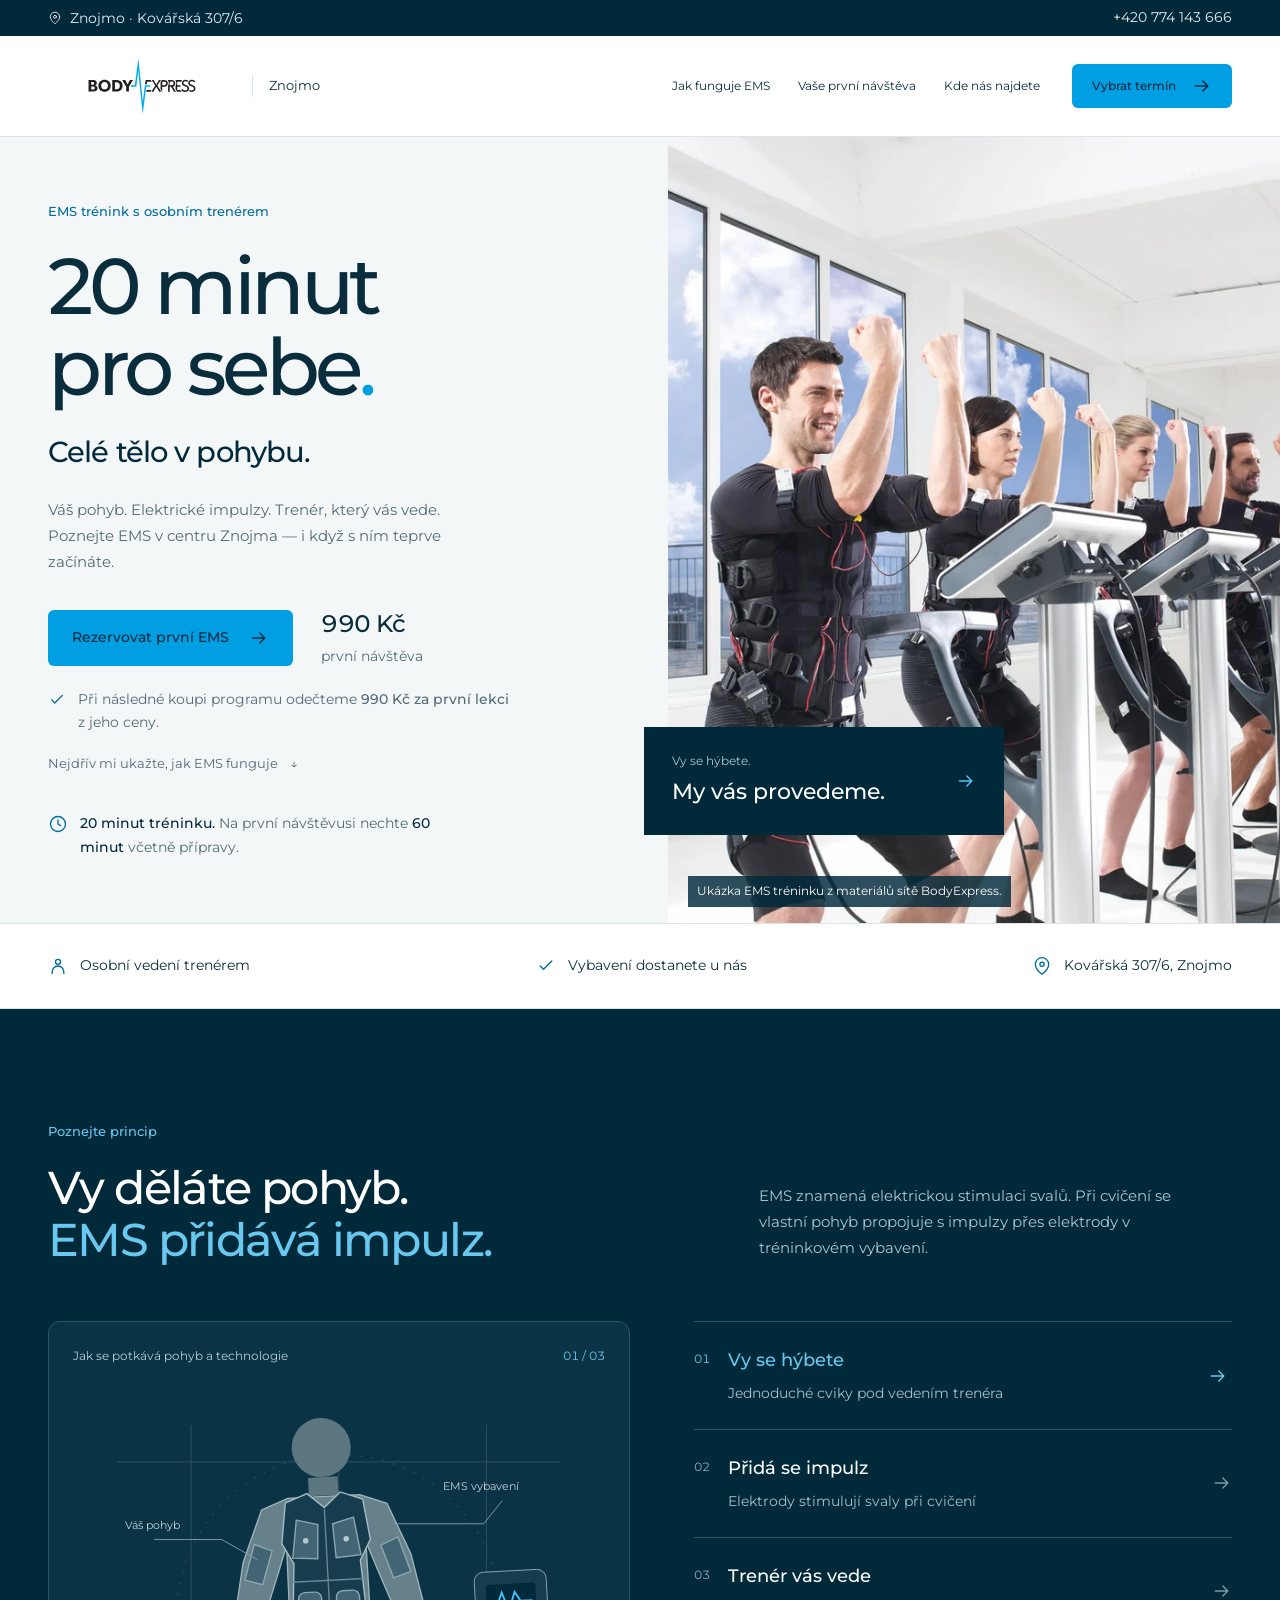
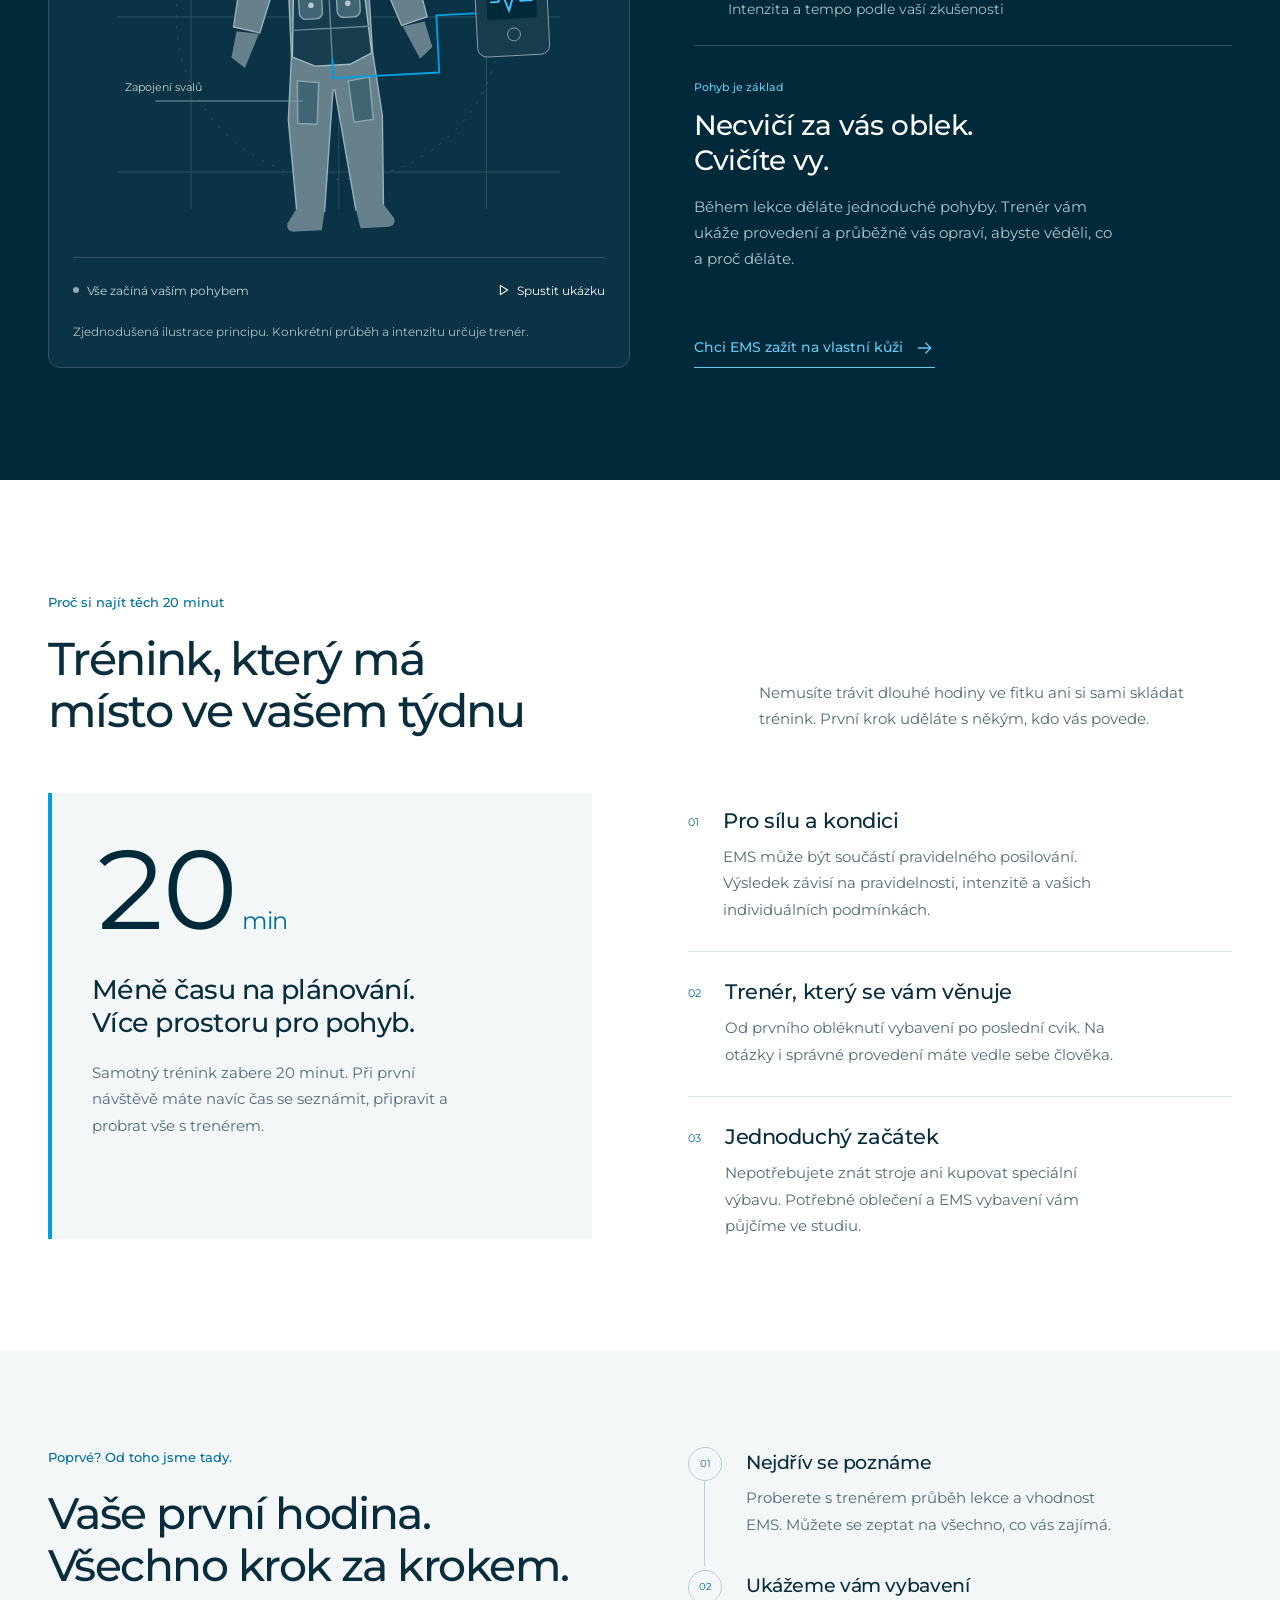
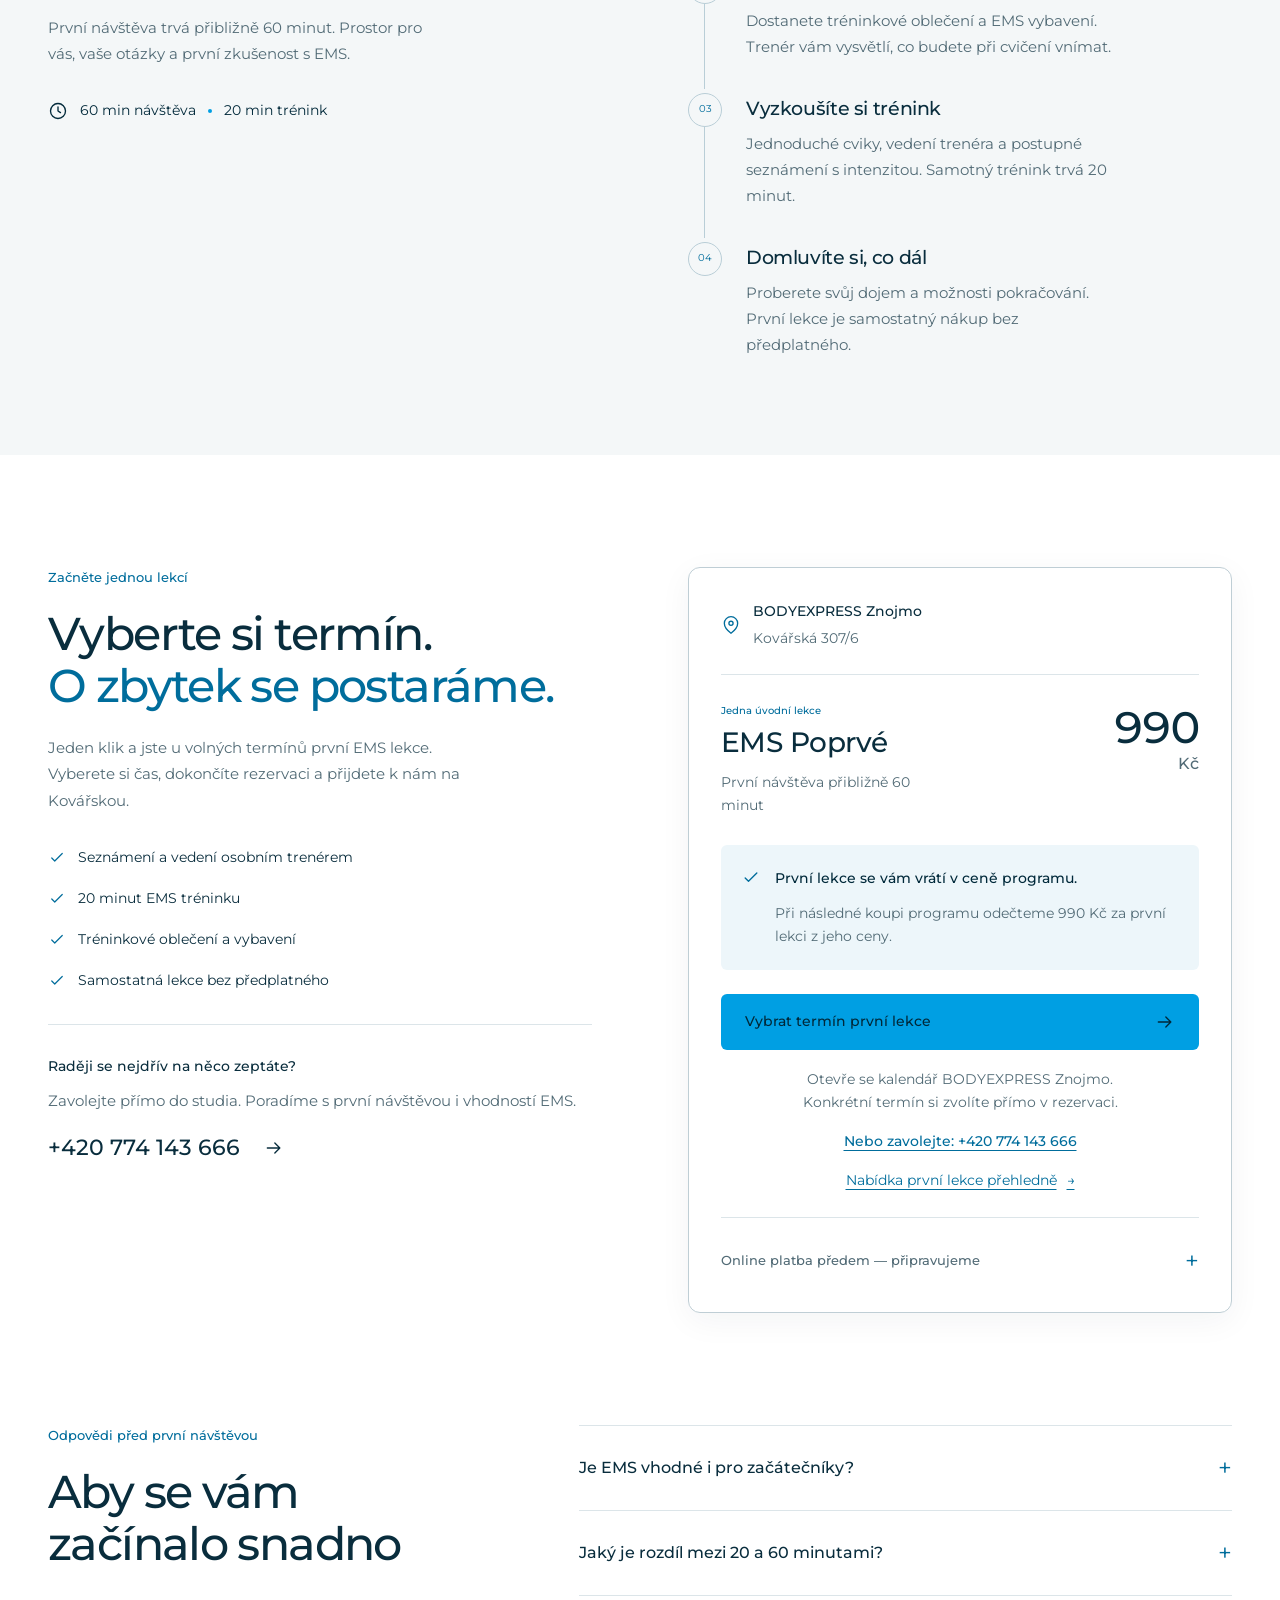
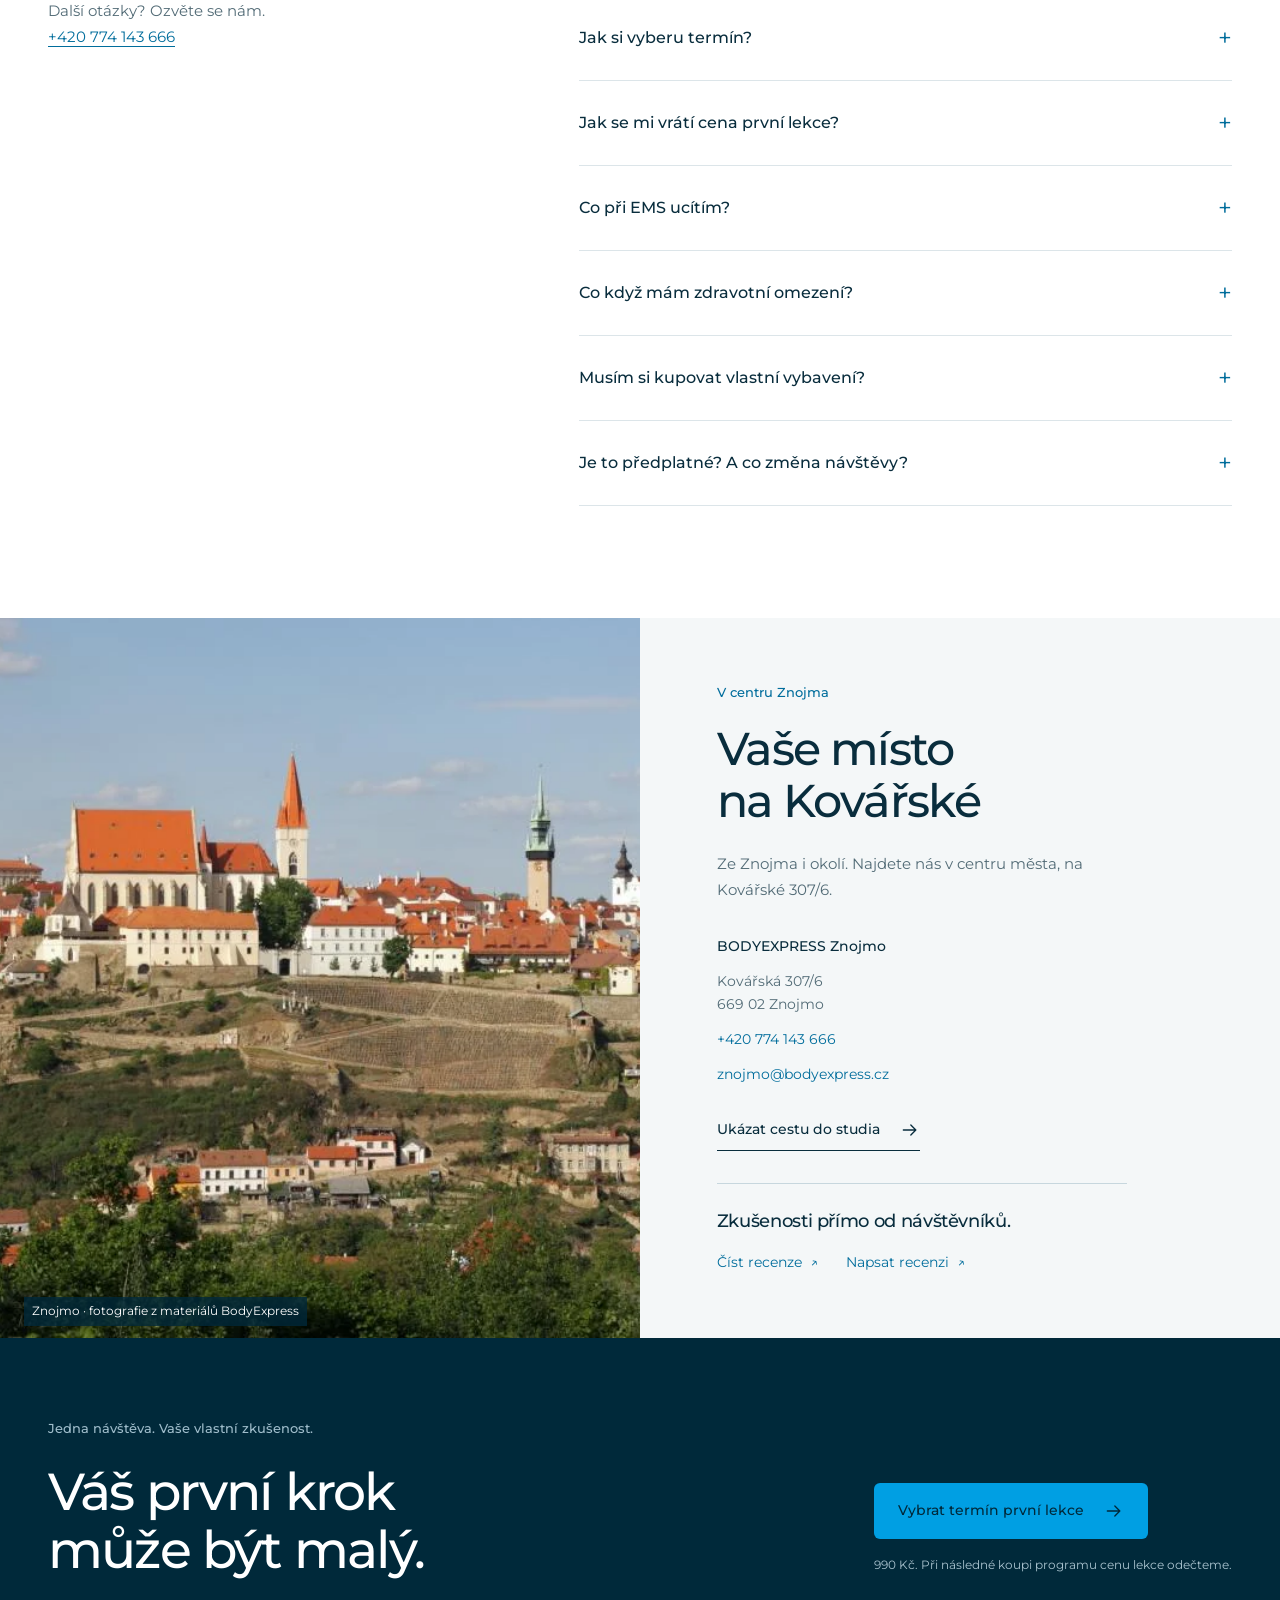
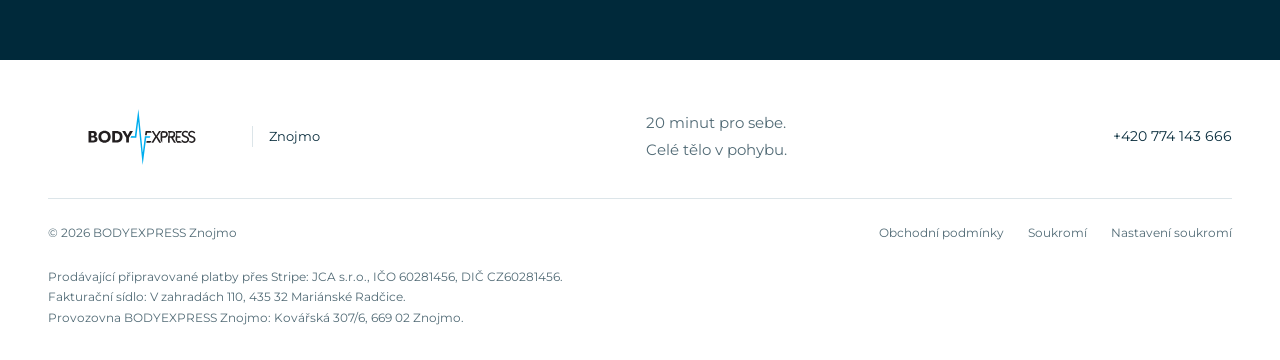
==== commit bb485ba3: "Add first lesson offer with disabled Stripe checkout preparation" ====
--- a/index.html
+++ b/index.html
@@ -9,7 +9,7 @@
 <meta property="og:type" content="website"><meta property="og:locale" content="cs_CZ"><meta property="og:site_name" content="BODYEXPRESS Znojmo"><meta property="og:url" content="https://bodyexpress.cz/znojmo">
 <meta property="og:title" content="20 minut pro sebe. BODYEXPRESS Znojmo."><meta property="og:description" content="Celé tělo v pohybu. Poznejte EMS s osobním trenérem. První lekce 990 Kč. Při následné koupi programu její cenu odečteme."><meta property="og:image" content="assets/ems-session.jpg"><meta property="og:image:alt" content="EMS trénink z materiálů sítě BodyExpress">
 <link rel="icon" href="assets/favicon.svg" type="image/svg+xml"><link rel="preload" href="assets/montserrat-medium.ttf" as="font" type="font/ttf" crossorigin>
-<link rel="stylesheet" href="styles.css?v=4"><script src="config.js" defer></script><script src="app.js?v=4" defer></script>
+<link rel="stylesheet" href="styles.css?v=5"><script src="config.js" defer></script><script src="app.js?v=5" defer></script><script src="checkout.js?v=5" defer></script>
 <script type="application/ld+json">{"@context":"https://schema.org","@type":"SportsActivityLocation","@id":"https://bodyexpress.cz/znojmo#studio","name":"BODYEXPRESS Znojmo","url":"https://bodyexpress.cz/znojmo","telephone":"+420774143666","email":"znojmo@bodyexpress.cz","address":{"@type":"PostalAddress","streetAddress":"Kovářská 307/6","addressLocality":"Znojmo","postalCode":"669 02","addressCountry":"CZ"},"image":"assets/ems-session.webp"}</script>
 </head>
 <body>
@@ -61,7 +61,7 @@
 
 <section class="purchase section wrap" id="objednat" aria-labelledby="purchase-title"><div class="purchase-copy"><p class="eyebrow">Začněte jednou lekcí</p><h2 id="purchase-title">Vyberte si termín.<br><span>O zbytek se postaráme.</span></h2><p class="purchase-lead">Jeden klik a jste u volných termínů první EMS lekce. Vyberete si čas, dokončíte rezervaci a přijdete k nám na Kovářskou.</p><ul class="check-list"><li><svg class="icon"><use href="#i-check"/></svg>Seznámení a vedení osobním trenérem</li><li><svg class="icon"><use href="#i-check"/></svg>20 minut EMS tréninku</li><li><svg class="icon"><use href="#i-check"/></svg>Tréninkové oblečení a vybavení</li><li><svg class="icon"><use href="#i-check"/></svg>Samostatná lekce bez předplatného</li></ul><div class="before-purchase"><strong>Raději se nejdřív na něco zeptáte?</strong><p>Zavolejte přímo do studia. Poradíme s první návštěvou i vhodností EMS.</p><a href="tel:+420774143666">+420 774 143 666 <svg class="icon"><use href="#i-arrow"/></svg></a></div></div>
 <div class="order-card"><div class="order-location"><svg class="icon"><use href="#i-pin"/></svg><span>BODYEXPRESS Znojmo<small>Kovářská 307/6</small></span></div><div class="order-product"><div><p class="eyebrow">Jedna úvodní lekce</p><h3>EMS Poprvé</h3><p>První návštěva přibližně 60 minut</p></div><div class="order-price">990<span>Kč</span></div></div><div class="program-benefit"><svg class="icon"><use href="#i-check"/></svg><div><strong>První lekce se vám vrátí v ceně programu.</strong><p>Při následné koupi programu odečteme 990 Kč za první lekci z jeho ceny.</p></div></div>
-<a class="button full booking-button" href="https://bodyexpress.cz/reservanto/ems/33/terminy?l=405" data-booking-link>Vybrat termín první lekce <svg class="icon"><use href="#i-arrow"/></svg></a><p class="booking-note">Otevře se kalendář BODYEXPRESS Znojmo.<br>Konkrétní termín si zvolíte přímo v rezervaci.</p><a class="order-phone" href="tel:+420774143666">Nebo zavolejte: +420 774 143 666</a>
+<a class="button full booking-button" href="https://bodyexpress.cz/reservanto/ems/33/terminy?l=405" data-booking-link>Vybrat termín první lekce <svg class="icon"><use href="#i-arrow"/></svg></a><p class="booking-note">Otevře se kalendář BODYEXPRESS Znojmo.<br>Konkrétní termín si zvolíte přímo v rezervaci.</p><a class="order-phone" href="tel:+420774143666">Nebo zavolejte: +420 774 143 666</a><a class="offer-summary-link" href="prvni-lekce.html">Nabídka první lekce přehledně <span aria-hidden="true">→</span></a>
 <details class="future-checkout"><summary>Online platba předem — připravujeme<span aria-hidden="true">+</span></summary><div class="future-checkout-content"><p class="future-checkout-intro">Do budoucna připravujeme také nákup samostatné lekce přes Stripe. U této možnosti se termín domlouvá až po zaplacení; nevybírá se v kalendáři.</p><div class="arrangement-note"><svg class="icon"><use href="#i-clock"/></svg><p><strong>Po zaplacení si termín domluvíte se studiem.</strong><br>Nákup lekce touto cestou nerezervuje konkrétní čas.</p></div><form id="purchase-form"><label class="checkbox-label"><input type="checkbox" id="purchase-terms" name="termsAccepted" required><span>Souhlasím s <a href="obchodni-podminky.html" target="_blank" rel="noopener">obchodními podmínkami</a> a beru na vědomí, že termín si domluvím po zaplacení.</span></label><label class="checkbox-label optional"><input type="checkbox" id="purchase-marketing" name="marketingConsent"><span>Dobrovolně souhlasím s měřením nákupu pro Meta reklamu. <a href="privacy.html" target="_blank" rel="noopener">Jak pracujeme s údaji</a></span></label><button type="submit" class="button full checkout-button" id="checkout-button" disabled><span>Online platbu připravujeme</span><svg class="icon"><use href="#i-arrow"/></svg></button><p id="checkout-status" class="checkout-status" role="status">Online platba zatím není aktivní. Termín si můžete vybrat v kalendáři výše.</p><p class="payment-note"><svg class="icon"><use href="#i-shield"/></svg>Platební údaje zadáte až v zabezpečené bráně Stripe.</p></form><div class="seller-note">Prodávající: JCA s.r.o. · IČO 60281456 · DIČ CZ60281456<br>Fakturační sídlo: V zahradách 110, 435 32 Mariánské Radčice.<br>Na lekci přijdete na Kovářskou 307/6 ve Znojmě.<br><a href="obchodni-podminky.html">Podmínky nákupu, změny a vrácení</a></div></div></details></div></section>
 
 <section class="faq section wrap" id="otazky"><div class="faq-heading"><p class="eyebrow">Odpovědi před první návštěvou</p><h2>Aby se vám<br>začínalo snadno</h2><p>Další otázky? Ozvěte se nám.<br><a href="tel:+420774143666">+420 774 143 666</a></p></div><div class="questions"><details><summary>Je EMS vhodné i pro začátečníky?<span aria-hidden="true">+</span></summary><p>První lekce je určená k seznámení s EMS. Trenér vám vysvětlí průběh a přizpůsobí vedení vaší zkušenosti. Vhodnost cvičení s vámi probere před tréninkem.</p></details><details><summary>Jaký je rozdíl mezi 20 a 60 minutami?<span aria-hidden="true">+</span></summary><p>Samotný EMS trénink trvá 20 minut. Na první návštěvu si vyhraďte přibližně 60 minut: zahrnuje seznámení, přípravu vybavení, trénink i závěrečné otázky.</p></details><details><summary>Jak si vyberu termín?<span aria-hidden="true">+</span></summary><p>Klikněte na „Vybrat termín první lekce“. Otevře se rezervační kalendář pro EMS Poprvé v pobočce Znojmo. Zvolíte si volný čas a dokončíte rezervaci přímo tam. Pokud potřebujete pomoc, zavolejte na <a href="tel:+420774143666">+420 774 143 666</a>.</p></details><details><summary>Jak se mi vrátí cena první lekce?<span aria-hidden="true">+</span></summary><p>První lekce stojí 990 Kč. Pokud si následně koupíte program, těchto 990 Kč odečteme z jeho ceny. Rozhodnutí, zda chcete pokračovat, je na vás — první návštěvou se k programu nezavazujete.</p></details><details><summary>Co při EMS ucítím?<span aria-hidden="true">+</span></summary><p>Impulzy vyvolávají svalové stahy, které při cvičení vnímáte. Intenzitu nastavuje trenér a o vašich pocitech s vámi průběžně komunikuje. Vždy mu řekněte, pokud je vám něco nepříjemné.</p></details><details><summary>Co když mám zdravotní omezení?<span aria-hidden="true">+</span></summary><p>EMS není vhodné pro každého. Při zdravotních omezeních, těhotenství nebo implantovaném elektronickém přístroji se nejdříve poraďte se svým lékařem a studiem. Vhodnost tréninku ověřte ještě před rezervací. Zdravotní údaje nám neposílejte přes rezervační formulář.</p></details><details><summary>Musím si kupovat vlastní vybavení?<span aria-hidden="true">+</span></summary><p>Nemusíte. Potřebné tréninkové oblečení a EMS vybavení vám ve studiu půjčíme. Konkrétní pokyny k první návštěvě s vámi domluví trenér.</p></details><details><summary>Je to předplatné? A co změna návštěvy?<span aria-hidden="true">+</span></summary><p>Rezervujete si jednu úvodní lekci za 990 Kč, bez automatického předplatného. Podmínky rezervace si přečtete při jejím dokončení. Pokud potřebujete termín změnit nebo zrušit, kontaktujte co nejdříve přímo studio.</p></details></div></section>
--- a/styles.css
+++ b/styles.css
@@ -21,3 +21,5 @@
 @media(max-width:980px) and (min-width:761px){.hero-actions>.button{font-size:14px;padding:16px 20px;gap:12px}.hero-actions{gap:16px}.hero-price small{font-size:14px}.ems-grid{gap:28px}.ems-step small{font-size:14px}.step-detail{min-height:320px}.order-product{flex-wrap:wrap;gap:16px}.order-price{display:flex;gap:8px;align-items:baseline}.order-price span{font-size:18px}.order-product p:last-child{max-width:none}.program-benefit{padding:20px 16px}.booking-button{font-size:14px;padding-inline:18px;gap:12px}.trust-strip span{font-size:13px}.section-heading,.reasons-layout,.first-grid,.purchase,.faq{gap:36px}}
 @media(max-width:760px){.hero-lead,.section-heading>p,.reason-main>p,.reason-list p,.first-heading>p:not(.eyebrow),.visit-timeline p,.purchase-lead,.before-purchase p,.questions details>p,.studio-copy>p:not(.eyebrow),.step-detail>p:last-child,.faq-heading>p:last-child,.footer-top>p,.dialog-head~p{font-size:14px;line-height:1.75}.hero-benefit,.hero-price small,.program-benefit p,.program-benefit strong,.order-product p:last-child,.order-location,.order-location small,.before-purchase strong,.check-list,.first-time,.time-note,.trust-strip span,.ems-step small,.ems-explanation>.text-link,.booking-note,.arrangement-note p,.future-checkout-intro,.checkbox-label,.checkbox-label.optional,.checkout-status,.order-phone,.studio address,.studio address span,.studio .text-link,.reviews-links a{font-size:14px}.hero-copy{padding-block:36px}.hero-actions{gap:16px 20px;align-items:center}.hero-actions>.button{font-size:14px;min-height:56px;padding:16px 20px;gap:12px}.hero-price{font-size:24px}.hero-price small{margin-top:4px}.hero-benefit{max-width:100%;margin-top:20px}.hero .quiet-link{font-size:14px;line-height:1.6}.hero .quiet-link span{flex:none}.time-note{font-size:14px;margin-top:24px}.time-note p{max-width:none}.local-bar>.wrap{padding-block:9px;align-items:center;font-size:12px;gap:12px}.local-bar>.wrap>span{max-width:180px;line-height:1.4}.local-bar a{font-size:14px;white-space:nowrap}.local-bar .icon{display:none}.header-inner{gap:10px}.brand img{width:144px}.header-cta{font-size:14px;min-height:44px;padding:10px 12px;gap:8px}.header-cta .icon{display:none}.menu-toggle{width:32px;padding-inline:6px}.hero-visual figcaption{font-size:12px;left:20px;right:20px;max-width:calc(100% - 40px);bottom:12px;line-height:1.6}.photo-label{bottom:84px}.trust-strip>.wrap{gap:16px;padding-block:24px}.trust-strip span{font-size:14px}.trust-strip .icon{width:18px;height:18px}.step-detail{min-height:0;padding:28px 0}.ems-step small{font-size:14px;line-height:1.6;margin-top:6px}.ems-step strong{font-size:18px}.ems-step{gap:16px;padding-block:24px}.ems-step>.icon{width:18px}.ems-step>span{font-size:12px}.diagram-top{font-size:12px}.diagram-note{font-size:12px;line-height:1.7}.phase-row{font-size:12px;flex-wrap:wrap}.phase-row button{font-size:12px;min-height:40px;padding-left:0}.phase-row>span:nth-child(2){flex:1;min-width:170px}.phase-row button{margin-left:auto}.reason-main>p,.reason-list p{font-size:14px}.reason-list article{padding-block:28px}.visit-timeline p{font-size:14px;margin-top:12px}.visit-timeline li{padding-bottom:32px}.first-time span{font-size:14px}.check-list{font-size:14px;gap:16px;margin-block:28px}.before-purchase strong{font-size:14px}.before-purchase a{font-size:24px}.order-card{padding:24px}.order-product{padding-block:24px;gap:20px}.order-product p:last-child{font-size:14px;line-height:1.6}.order-product h3{font-size:26px}.order-price{font-size:42px}.order-price span{font-size:18px}.program-benefit{padding:20px 16px;gap:12px}.program-benefit strong,.program-benefit p{font-size:14px}.booking-button{font-size:14px;min-height:56px;padding-inline:20px;gap:12px}.booking-note,.order-phone{font-size:14px}.future-checkout summary{font-size:13px;gap:16px}.future-checkout-content{padding-top:24px}.arrangement-note{padding:16px}.arrangement-note p,.checkbox-label,.checkbox-label.optional,.checkout-status{font-size:14px}.checkout-button{font-size:14px;padding:16px 18px}.payment-note,.seller-note{font-size:12px;line-height:1.75}.questions summary{font-size:16px;line-height:1.5;padding-block:24px}.questions details>p{font-size:14px;padding-right:12px;padding-bottom:24px}.studio-copy>p:not(.eyebrow){font-size:14px}.studio address,.studio address a,.studio address span{font-size:15px;line-height:1.7}.studio .text-link,.reviews-links a{font-size:14px}.reviews-links h3{font-size:18px}.studio figcaption{font-size:12px;right:20px;width:fit-content}.closing .button{font-size:14px;gap:12px}.closing>.wrap>div>p{font-size:14px;max-width:100%;line-height:1.7}.footer{padding-bottom:160px}.footer-top>a:last-child{font-size:16px}.footer-bottom,.footer-bottom a,.footer-bottom button,.legal-company{font-size:12px;line-height:1.75}.footer-bottom nav{gap:16px 20px}.footer-top>p{font-size:14px}.mobile-cta{display:grid;grid-template-columns:minmax(0,1fr) auto;padding:14px 20px calc(14px + env(safe-area-inset-bottom));gap:14px;align-items:center}.mobile-cta>div{max-width:none;gap:4px}.mobile-cta strong{font-size:14px;line-height:1.4}.mobile-cta span{font-size:14px;line-height:1.4;max-width:220px}.mobile-cta .button{font-size:14px;min-height:48px;padding:14px 16px;gap:8px;white-space:nowrap}.mobile-cta .icon{width:16px;height:16px}.dialog-head~p{font-size:14px}}
 @media(max-width:380px){.local-bar>.wrap{font-size:11px;gap:8px}.local-bar a{font-size:14px}.local-bar>.wrap>span{max-width:132px}.header-inner{gap:8px}.brand img{width:120px}.header-cta{font-size:14px;padding-inline:10px}.menu-toggle{width:30px;padding-inline:5px}.hero-actions{gap:16px;align-items:flex-start}.hero-actions>.button{font-size:14px;padding-inline:18px;gap:12px}.hero-price{display:flex;align-items:baseline;gap:8px;font-size:24px;line-height:1.5}.hero-price small{font-size:14px;margin:0}.hero-benefit{font-size:14px}.hero-visual{height:350px;min-height:350px}.photo-label{bottom:88px}.hero-visual figcaption{left:16px;right:16px;max-width:calc(100% - 32px)}.order-card{padding:24px 18px}.order-product{flex-wrap:wrap;gap:16px}.order-price{display:flex;gap:8px;align-items:baseline;font-size:40px}.order-price span{font-size:18px}.program-benefit{padding:18px 14px}.booking-button{font-size:14px;white-space:normal;text-align:left;gap:10px;padding-inline:16px}.first-time{font-size:14px}.mobile-cta{padding-inline:16px;gap:10px}.mobile-cta>div{max-width:none}.mobile-cta strong,.mobile-cta span{font-size:14px}.mobile-cta .button{font-size:14px;padding-inline:12px;gap:0}.mobile-cta .icon{display:none}.payment-note{font-size:12px}.footer{padding-bottom:176px}}
+
+.offer-summary-link{display:flex;justify-content:center;gap:10px;margin-top:16px;font-size:14px;color:var(--blue-dark)}
